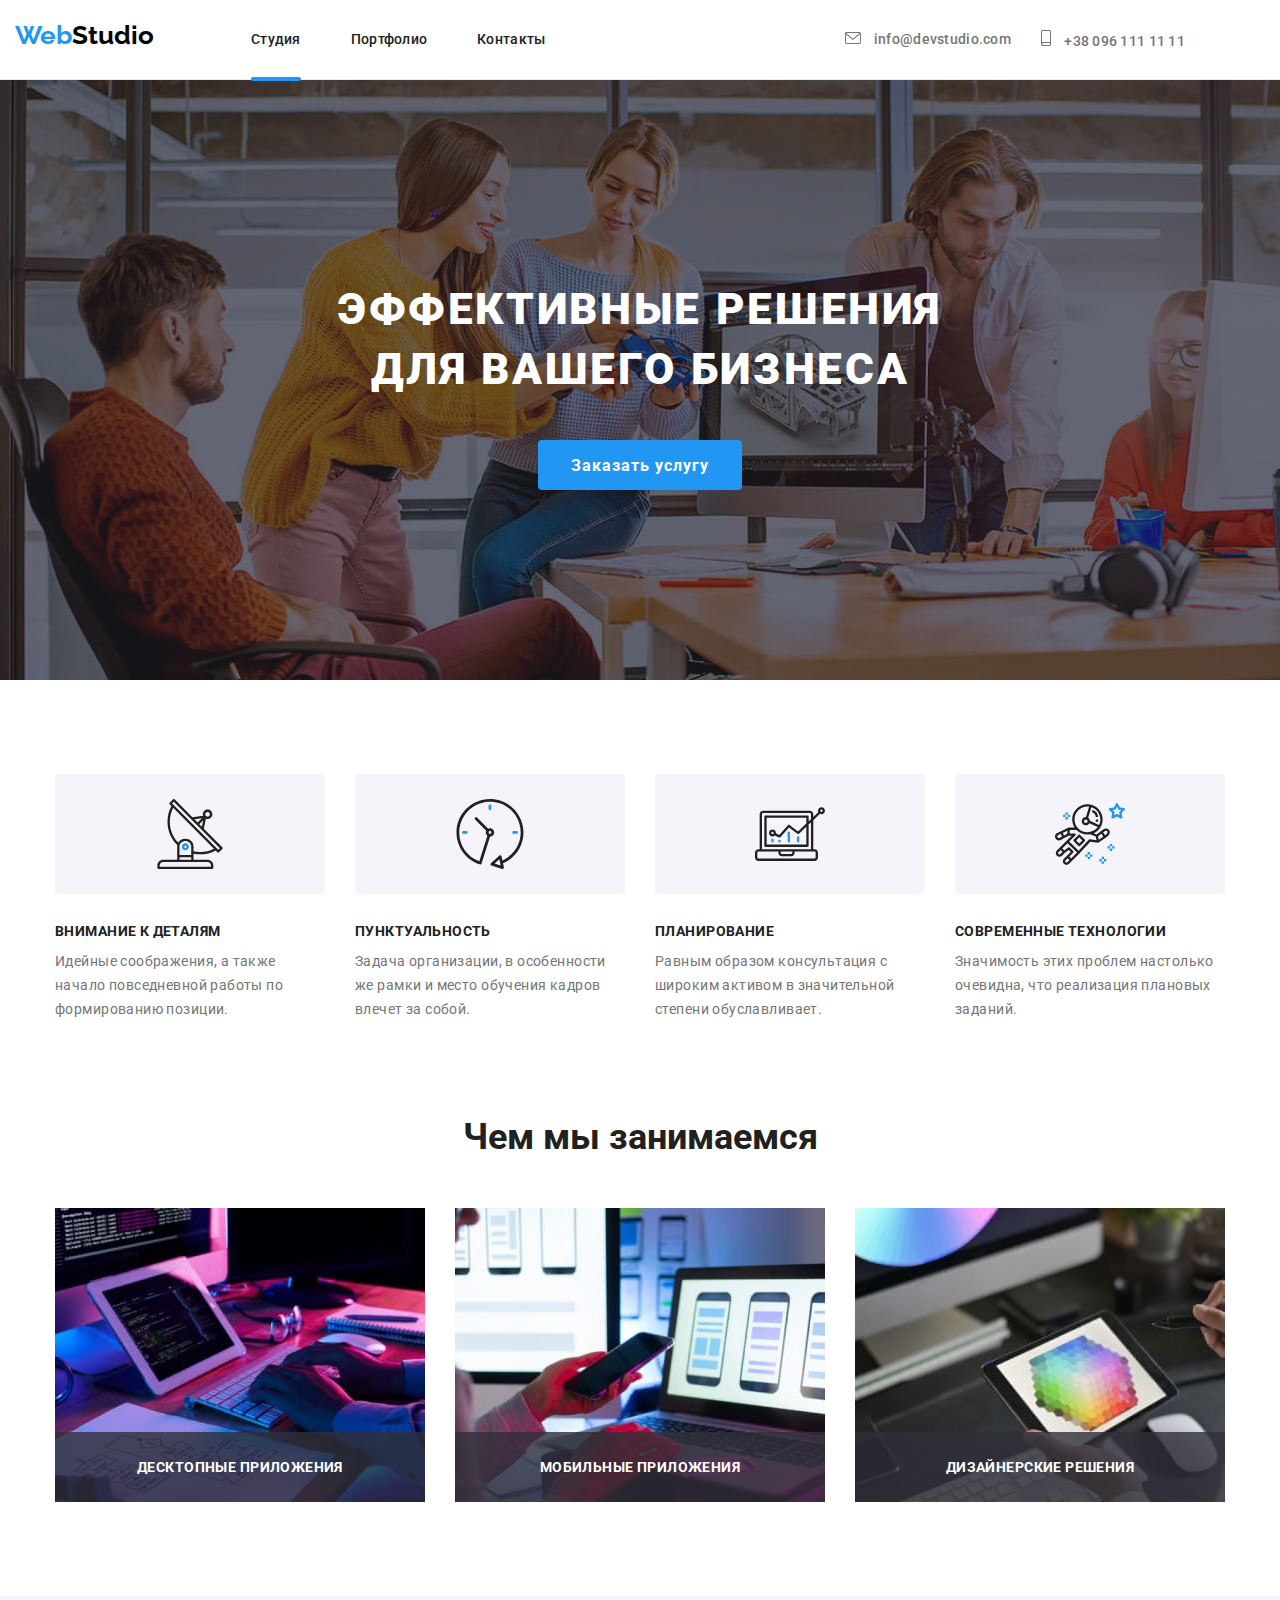
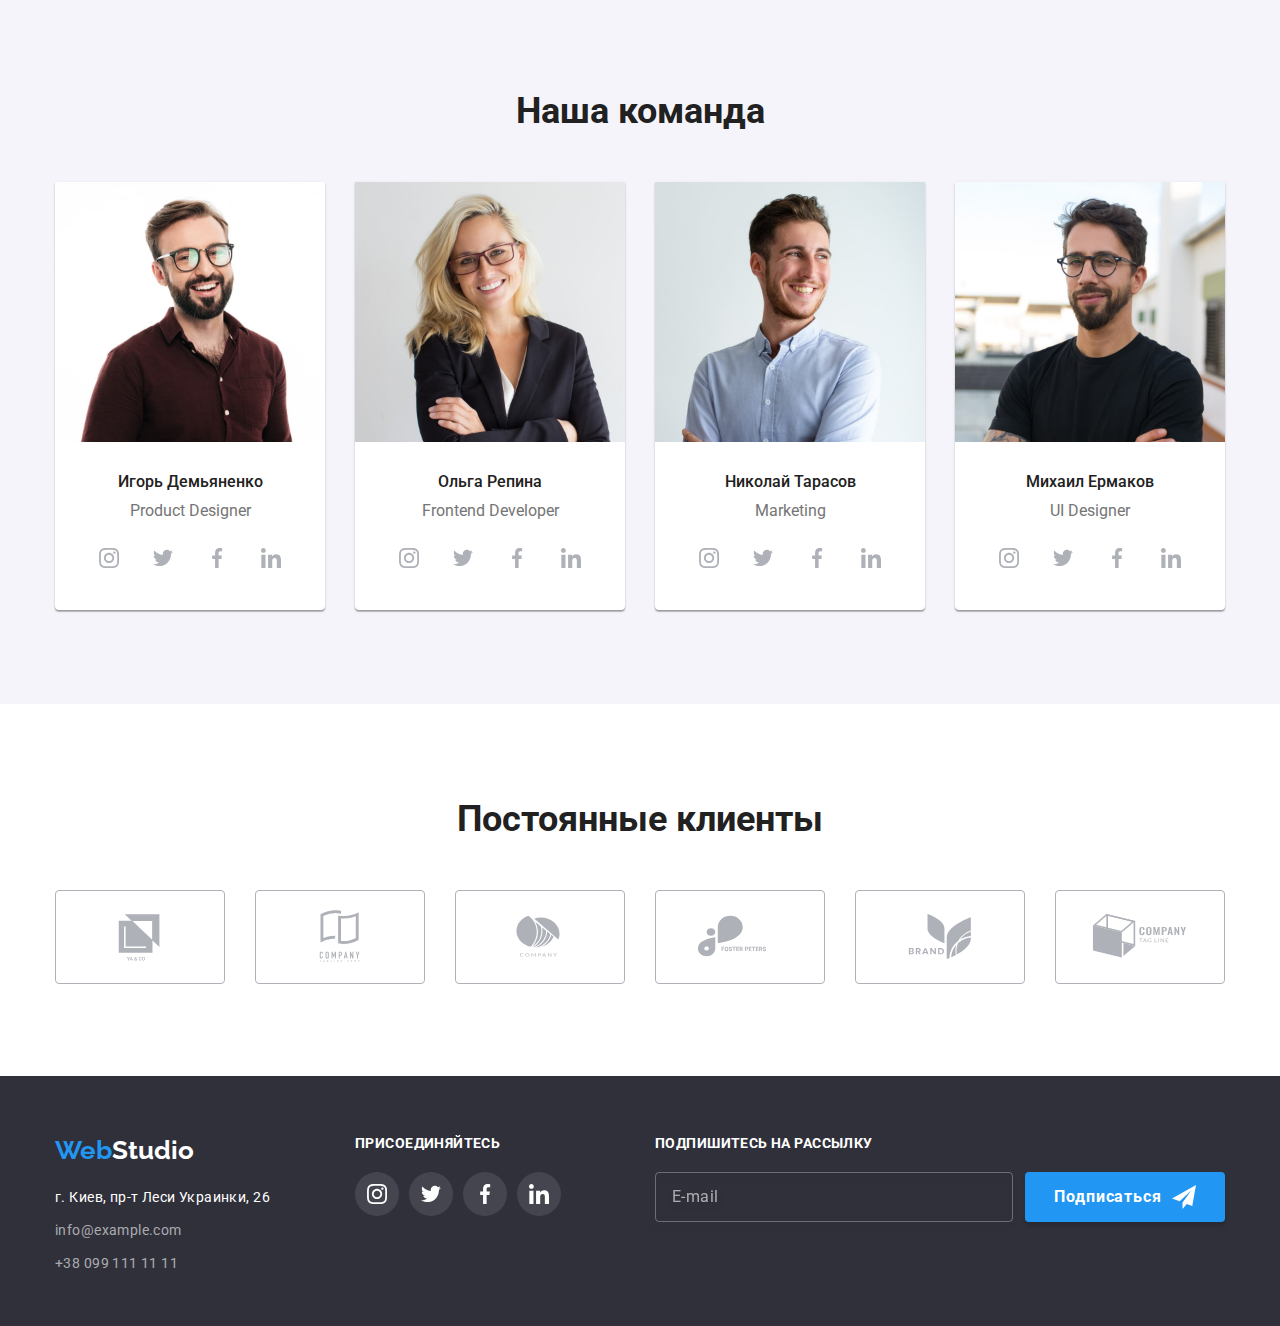
==== index.html @ 2d447eaa "Primary" ====
<!DOCTYPE html>
<html lang="ru">
  <head>
    <meta charset="UTF-8" />
    <meta http-equiv="X-UA-Compatible" content="IE=edge" />
    <meta name="viewport" content="width=device-width, initial-scale=1.0" />
    <title>WebStudio</title>
    <link rel="preconnect" href="https://fonts.gstatic.com" />
    <link
      href="https://fonts.googleapis.com/css2?family=Raleway:wght@700&family=Roboto:wght@400;500;700;900&display=swap"
      rel="stylesheet"
    />
    <link
      rel="stylesheet"
      href="https://cdnjs.cloudflare.com/ajax/libs/modern-normalize/0.2.0/modern-normalize.css"
    />
    <link rel="stylesheet" href="./css/styles.css" />
  </head>
  <body>
    <header class="header">
      <div class="container menu">
        <nav class="site-nav">
          <a href="./index.html" class="logo"
            ><span class="logo--part">Web</span>Studio</a
          >
          <ul class="menu list">
            <li class="menu-item">
              <a class="link link--current" href="./index.html">Студия</a>
            </li>
            <li class="menu-item">
              <a class="link" href="./portfolio.html">Портфолио</a>
            </li>
            <li class="menu-item">
              <a class="link" href="">Контакты</a>
            </li>
          </ul>
        </nav>
        <ul class="list">
          <li class="contact-item">
            <a class="link contact-item__link" href="mailto:info@devstudio.com">
              <svg class="contact-item__icon" width="16px" height="12px">
                <use href="./images/sprite.svg#icon-envelope"></use>
              </svg>
              info@devstudio.com</a
            >
          </li>
          <li class="contact-item">
            <a class="link contact-item__link" href="tel:+380961111111">
              <svg class="contact-item__icon" width="10px" height="16px">
                <use href="./images/sprite.svg#icon-smartphone"></use>
              </svg>
              +38 096 111 11 11</a
            >
          </li>
        </ul>
      </div>
    </header>
    <main>
      <!--Section Hero-->
      <section class="section-hero">
        <div class="container hero-flexbox">
          <h1 class="hero-title">Эффективные решения для вашего бизнеса</h1>
          <button class="hero-button" type="button" data-modal-open>Заказать услугу</button>
        </div>
      </section>
      <!--Section Our advantages-->
      <section class="section advantages">
        <div class="container">
          <h2 class="visually-hidden">Наши преимущества</h2>
          <ul class="list card-set flexbox">
            <li class="item advantages-item">
              <a class="icon-thumb">
                <svg class="advantages-icon" width="70px" height="70px">
                  <use href="./images/sprite.svg#icon-antenna"></use>
                </svg>
              </a>
              <h3 class="advant-title">Внимание к деталям</h3>
              <p class="advant-text">
                Идейные соображения, а также начало повседневной работы по
                формированию позиции.
              </p>
            </li>
            <li class="item advantages-item">
              <a class="icon-thumb">
                <svg class="advantages-icon" width="70px" height="70px">
                  <use href="./images/sprite.svg#icon-clock"></use>
                </svg>
              </a>
              <h3 class="advant-title">Пунктуальность</h3>
              <p class="advant-text">
                Задача организации, в особенности же рамки и место обучения
                кадров влечет за собой.
              </p>
            </li>
            <li class="item advantages-item">
              <a class="icon-thumb">
                <svg class="advantages-icon" width="70px" height="70px">
                  <use href="./images/sprite.svg#icon-diagram"></use>
                </svg>
              </a>
              <h3 class="advant-title">Планирование</h3>
              <p class="advant-text">
                Равным образом консультация с широким активом в значительной
                степени обуславливает.
              </p>
            </li>
            <li class="item advantages-item">
              <a class="icon-thumb">
                <svg class="advantages-icon" width="70px" height="70px">
                  <use href="./images/sprite.svg#icon-astronaut"></use>
                </svg>
              </a>
              <h3 class="advant-title">Современные технологии</h3>
              <p class="advant-text">
                Значимость этих проблем настолько очевидна, что реализация
                плановых заданий.
              </p>
            </li>
          </ul>
        </div>
      </section>
      <!--Section Services-->
      <section class="section services">
        <div class="container">
          <h2 class="services-title">Чем мы занимаемся</h2>
          <div class="flexbox">
            <ul class="list card-set">
              <li class="item services-item">
                <div class="service-thumb">
                  <img
                    class="img"
                    src="./images/typing_code.jpg"
                    alt="Лаптоп с кодом"
                    width="370"
                  />
                  <h3 class="service-text">Десктопные приложения</h3>
                </div>
              </li>
              <li class="item services-item">
                <div class="service-thumb">
                  <img
                    class="img"
                    src="./images/smartphone.jpg"
                    alt="Разработка приложения для смартфонов"
                    width="370"
                  />
                  <h3 class="service-text">Мобильные приложения</h3>
                </div>
              </li>
              <li class="item services-item">
                <div class="service-thumb">
                  <img
                    class="img"
                    src="./images/design.jpg"
                    alt="Лаптоп с цветовым кругом"
                    width="370"
                  />
                  <h3 class="service-text">Дизайнерские решения</h3>
                </div>
              </li>
            </ul>
          </div>
        </div>
      </section>
      <!--Section Our team-->
      <section class="section team">
        <div class="container">
          <h2 class="team-title">Наша команда</h2>
          <div class="flexbox">
            <ul class="list card-set team-list">
              <li class="item team-item">
                <div class="thumb">
                  <img
                    class="img"
                    src="./images/Ihor_Demjanenko.jpg"
                    alt="Ihor Demjanenko Product Designer"
                    width="270"
                  />
                </div>
                <div class="team-text">
                  <h3 class="team-names">Игорь Демьяненко</h3>
                  <p class="team-positions">Product Designer</p>
                  <ul class="list list--centrified">
                    <li class="item social-item">
                      <a
                        href=""
                        class="social-link"
                        target="_blank"
                        rel="noopener noreferrer"
                      >
                        <svg class="icon" width="20px" height="20px">
                          <use href="./images/sprite.svg#icon-instagram"></use>
                        </svg>
                      </a>
                    </li>
                    <li class="item social-item">
                      <a
                        href=""
                        class="social-link"
                        target="_blank"
                        rel="noopener noreferrer"
                      >
                        <svg class="icon" width="20px" height="20px">
                          <use href="./images/sprite.svg#icon-twitter"></use>
                        </svg>
                      </a>
                    </li>
                    <li class="item social-item">
                      <a
                        href=""
                        class="social-link"
                        target="_blank"
                        rel="noopener noreferrer"
                      >
                        <svg class="icon" width="20px" height="20px">
                          <use href="./images/sprite.svg#icon-facebook"></use>
                        </svg>
                      </a>
                    </li>
                    <li class="item social-item">
                      <a
                        href=""
                        class="social-link"
                        target="_blank"
                        rel="noopener noreferrer"
                      >
                        <svg class="icon" width="20px" height="20px">
                          <use href="./images/sprite.svg#icon-linkedin"></use>
                        </svg>
                      </a>
                    </li>
                  </ul>
                </div>
              </li>
              <li class="item team-item">
                <div class="thumb">
                  <img
                    class="img"
                    src="./images/Olga_Repina.jpg"
                    alt="Olga Repina Frontend Developer"
                    width="270"
                  />
                </div>
                <div class="team-text">
                  <h3 class="team-names">Ольга Репина</h3>
                  <p class="team-positions">Frontend Developer</p>
                  <ul class="list list--centrified">
                    <li class="item social-item">
                      <a
                        href=""
                        class="social-link"
                        target="_blank"
                        rel="noopener noreferrer"
                      >
                        <svg class="icon" width="20px" height="20px">
                          <use href="./images/sprite.svg#icon-instagram"></use>
                        </svg>
                      </a>
                    </li>
                    <li class="item social-item">
                      <a
                        href=""
                        class="social-link"
                        target="_blank"
                        rel="noopener noreferrer"
                      >
                        <svg class="icon" width="20px" height="20px">
                          <use href="./images/sprite.svg#icon-twitter"></use>
                        </svg>
                      </a>
                    </li>
                    <li class="item social-item">
                      <a
                        href=""
                        class="social-link"
                        target="_blank"
                        rel="noopener noreferrer"
                      >
                        <svg class="icon" width="20px" height="20px">
                          <use href="./images/sprite.svg#icon-facebook"></use>
                        </svg>
                      </a>
                    </li>
                    <li class="item social-item">
                      <a
                        href=""
                        class="social-link"
                        target="_blank"
                        rel="noopener noreferrer"
                      >
                        <svg class="icon" width="20px" height="20px">
                          <use href="./images/sprite.svg#icon-linkedin"></use>
                        </svg>
                      </a>
                    </li>
                  </ul>
                </div>
              </li>
              <li class="item team-item">
                <div class="thumb">
                  <img
                    class="img"
                    src="./images/Nikolaj_Tarasov.jpg"
                    alt="Nikolaj Tarasov Marketing"
                    width="270"
                  />
                </div>
                <div class="team-text">
                  <h3 class="team-names">Николай Тарасов</h3>
                  <p class="team-positions">Marketing</p>
                  <ul class="list list--centrified">
                    <li class="item social-item">
                      <a
                        href=""
                        class="social-link"
                        target="_blank"
                        rel="noopener noreferrer"
                      >
                        <svg class="icon" width="20px" height="20px">
                          <use href="./images/sprite.svg#icon-instagram"></use>
                        </svg>
                      </a>
                    </li>
                    <li class="item social-item">
                      <a
                        href=""
                        class="social-link"
                        target="_blank"
                        rel="noopener noreferrer"
                      >
                        <svg class="icon" width="20px" height="20px">
                          <use href="./images/sprite.svg#icon-twitter"></use>
                        </svg>
                      </a>
                    </li>
                    <li class="item social-item">
                      <a
                        href=""
                        class="social-link"
                        target="_blank"
                        rel="noopener noreferrer"
                      >
                        <svg class="icon" width="20px" height="20px">
                          <use href="./images/sprite.svg#icon-facebook"></use>
                        </svg>
                      </a>
                    </li>
                    <li class="item social-item">
                      <a
                        href=""
                        class="social-link"
                        target="_blank"
                        rel="noopener noreferrer"
                      >
                        <svg class="icon" width="20px" height="20px">
                          <use href="./images/sprite.svg#icon-linkedin"></use>
                        </svg>
                      </a>
                    </li>
                  </ul>
                </div>
              </li>
              <li class="item team-item">
                <div class="thumb">
                  <img
                    class="img"
                    src="./images/Mikhaik_Yermakov.jpg"
                    alt="Mikhail Yermakov UI Designer"
                    width="270"
                  />
                </div>
                <div class="team-text">
                  <h3 class="team-names">Михаил Ермаков</h3>
                  <p class="team-positions">UI Designer</p>
                  <ul class="list list--centrified">
                    <li class="item social-item">
                      <a
                        href=""
                        class="social-link"
                        target="_blank"
                        rel="noopener noreferrer"
                      >
                        <svg class="icon" width="20px" height="20px">
                          <use href="./images/sprite.svg#icon-instagram"></use>
                        </svg>
                      </a>
                    </li>
                    <li class="item social-item">
                      <a
                        href=""
                        class="social-link"
                        target="_blank"
                        rel="noopener noreferrer"
                      >
                        <svg class="icon" width="20px" height="20px">
                          <use href="./images/sprite.svg#icon-twitter"></use>
                        </svg>
                      </a>
                    </li>
                    <li class="item social-item">
                      <a
                        href=""
                        class="social-link"
                        target="_blank"
                        rel="noopener noreferrer"
                      >
                        <svg class="icon" width="20px" height="20px">
                          <use href="./images/sprite.svg#icon-facebook"></use>
                        </svg>
                      </a>
                    </li>
                    <li class="item social-item">
                      <a
                        href=""
                        class="social-link"
                        target="_blank"
                        rel="noopener noreferrer"
                      >
                        <svg class="icon" width="20px" height="20px">
                          <use href="./images/sprite.svg#icon-linkedin"></use>
                        </svg>
                      </a>
                    </li>
                  </ul>
                </div>
              </li>
            </ul>
          </div>
        </div>
      </section>
      <!--Section Clients-->
      <section class="section clients">
        <div class="container">
          <h2 class="services-title">Постоянные клиенты</h2>
          <ul class="list card-set clients-list">
            <li class="item client-item">
              <a
                href=""
                class="link client-link"
                target="_blank"
                rel="noopener noreferrer"
              >
                <svg class="client-icon" width="106px" height="60px">
                  <use href="./images/sprite.svg#icon-logo-1"></use>
                </svg>
              </a>
            </li>
            <li class="item client-item">
              <a
                href=""
                class="link client-link"
                target="_blank"
                rel="noopener noreferrer"
              >
                <svg class="client-icon" width="106px" height="60px">
                  <use href="./images/sprite.svg#icon-logo-2"></use>
                </svg>
              </a>
            </li>
            <li class="item client-item">
              <a
                href=""
                class="link client-link"
                target="_blank"
                rel="noopener noreferrer"
              >
                <svg class="client-icon" width="106px" height="60px">
                  <use href="./images/sprite.svg#icon-logo-3"></use>
                </svg>
              </a>
            </li>
            <li class="item client-item">
              <a
                href=""
                class="link client-link"
                target="_blank"
                rel="noopener noreferrer"
              >
                <svg class="client-icon" width="106px" height="60px">
                  <use href="./images/sprite.svg#icon-logo-4"></use>
                </svg>
              </a>
            </li>
            <li class="item client-item">
              <a
                href=""
                class="link client-link"
                target="_blank"
                rel="noopener noreferrer"
              >
                <svg class="client-icon" width="106px" height="60px">
                  <use href="./images/sprite.svg#icon-logo-5"></use>
                </svg>
              </a>
            </li>
            <li class="item client-item">
              <a
                href=""
                class="link client-link"
                target="_blank"
                rel="noopener noreferrer"
              >
                <svg class="client-icon" width="106px" height="60px">
                  <use href="./images/sprite.svg#icon-logo-6"></use>
                </svg>
              </a>
            </li>
          </ul>
        </div>
      </section>
    </main>
    <footer class="footer">
      <div class="container flexbox">
        <div class="content-box footer-flexbox">
          <a href="./index.html" class="logo"
            ><span class="logo--part">Web</span>Studio</a
          >
          <address class="contacts">
            <ul class="list footer-flexbox">
              <li class="contact">г. Киев, пр-т Леси Украинки, 26</li>
              <li class="contact">
                <a class="link" href="mailto:info@example.com"
                  >info@example.com</a
                >
              </li>
              <li class="contact">
                <a class="link" href="tel:+380991111111">+38 099 111 11 11</a>
              </li>
            </ul>
          </address>
        </div>
        <div class="content-box footer-flexbox">
          <h3 class="footer-social-title">Присоединяйтесь</h3>
          <ul class="list footer-social-list">
            <li class="footer-social-item">
              <a
                href=""
                class="link social-link footer--social-link"
                target="_blank"
                rel="noopener noreferrer"
              >
                <svg class="icon footer-icon" width="20px" height="20px">
                  <use href="./images/sprite.svg#icon-instagram"></use>
                </svg>
              </a>
            </li>
            <li class="footer-social-item">
              <a
                href=""
                class="link social-link footer--social-link"
                target="_blank"
                rel="noopener noreferrer"
              >
                <svg class="icon footer-icon" width="20px" height="20px">
                  <use href="./images/sprite.svg#icon-twitter"></use>
                </svg>
              </a>
            </li>
            <li class="footer-social-item">
              <a
                href=""
                class="link social-link footer--social-link"
                target="_blank"
                rel="noopener noreferrer"
              >
                <svg class="icon footer-icon" width="20px" height="20px">
                  <use href="./images/sprite.svg#icon-facebook"></use>
                </svg>
              </a>
            </li>
            <li class="footer-social-item">
              <a
                href=""
                class="link social-link footer--social-link"
                target="_blank"
                rel="noopener noreferrer"
              >
                <svg class="icon footer-icon" width="20px" height="20px">
                  <use href="./images/sprite.svg#icon-linkedin"></use>
                </svg>
              </a>
            </li>
          </ul>
        </div>
          <form class="footer-form">
            <p class="footer-social-title">Подпишитесь на рассылку</p>
            <div class="footer-flex">
              <input class="footer-input" id="footer-mail" type="email" name="email" placeholder="E-mail">
                <button class="footer-button" type="submit">
                  Подписаться
                  <svg class="icon footer-icon icon-send" width="24px" height="24px">
                    <use href="./images/sprite.svg#icon-send"></use>
                  </svg> 
                </button>
            </div>
          </form>
      </div>
    </footer>
    <div class="backdrop is-hidden" data-modal>
      <div class="modal">
        <button class="close-button" type="button" data-modal-close>
          <svg class="close-button-icon" width="18px" height="18px">
            <use href="./images/sprite.svg#icon-close"></use>
          </svg>
        </button>
        <form class="form">
          <p class="legend">Оставьте свои данные, мы вам перезвоним</p>
            <label class="form-field">
              <span class="form-label">Имя</span>
              <input class="form-input" type="text" name="username" autofocus/>
              <svg class="form-icon" width="18px" height="18px">
                <use href="./images/sprite.svg#icon-person"></use>
              </svg> 
            </label>            
            <label class="form-field" for="tel">
              <span class="form-label">Телефон</span>
              <input class="form-input" type="tel" name="tel" id="tel">
              <svg class="form-icon" width="18px" height="18px">
                <use href="./images/sprite.svg#icon-phone-tube"></use>
              </svg>
            </label>          
            <label  class="form-field">
              <span class="form-label">Почта</span>
              <input class="form-input" type="email" name="email" id="email" />
              <svg class="form-icon" width="18px" height="18px">
                <use href="./images/sprite.svg#icon-email"></use>
              </svg>
            </label>
            <label class="form-field">
              <span class="form-label">Комментарий</span>
              <textarea class="form-input comment-input" type="text" name="feedback" placeholder="Введите текст"></textarea>
            </label>
            <label class="checkbox-area">
              <input class="checkbox" type="checkbox" name="checkbox" value="agree">
              <!-- <svg class="checkbox-icon" width="16px" height="15px">
                <use href="./images/sprite.svg#icon-check"></use>
              </svg> -->
              <span class="checkbox-icon"></span>
              <span class="checkbox-text">Соглашаюсь с рассылкой и принимаю<a href="" class="link checkbox-link">Условия договора</a></span>
            </label>
          <div class="sub-button-cent">
            <button class="submit-button" type="submit">Отправить</button>
          </div>
        </form>
      </div>
    </div>
    <script src="./js/modal.js"></script>
  </body>
</html>
---- css/styles.css ----
:root {
  --main-font: "Roboto", sans-serif;
  --logo-font: "Raleway", sans-serif;
  --primary-text-color: #757575;
  --tittle-text-color: #212121;
  --footer-grey-text: rgba(255, 255, 255, 0.6);
  --accent-color: #2196f3;
  --bb-focus: #188CE8;
  --white-text-color: #ffffff;
  --logo-text-color: #000000;
  --primary-bg-color: #ffffff;
  --secondary-bg-color: #f5f4fa;
  --accent-bg-color: #2f303a;
  --border-color: #eeeeee;
  --icon-color: #afb1b8;
  --card-shadow: 0px 1px 3px rgba(0, 0, 0, 0.12),
    0px 1 px 1px rgba(0, 0, 0, 0.14), 0px 2px 1px rgba(0, 0, 0, 0.2);
  --project-card-shadow: 0px 1px 1px rgba(0, 0, 0, 0.12), 0px 4px 4px rgba(0, 0, 0, 0.06), 1px 4px 6px rgba(0, 0, 0, 0.16);
  --filter-btn-gap: 8px;
  --btn-radius: 4px;
  --transition-param: 250ms cubic-bezier(0.4, 0, 0.2, 1);
  --modal-tr-param: 250ms cubic-bezier(.17,.67,.96,.48);
}
html {
  box-sizing: border-box;
}
*,
*::before,
*::after {
  box-sizing: inherit;
}
body {
  background-color: var(--primary-bg-color);
  color: var(--primary-text-color);
  font-family: var(--main-font);
  font-style: normal;
}
h1,
h2,
h3,
h4,
h5,
h6,
p {
  margin: 0;
}
.container {
  width: 1200px;
  padding-left: 15px;
  padding-right: 15px;
  margin-left: auto;
  margin-right: auto;
}

.logo {
  margin-right: 93px;
  font-family: var(--logo-font);
  font-weight: 700;
  font-size: 26px;
  line-height: 1.15;
  color: var(--logo-text-color);
  text-decoration-line: none;
}
.logo--part {
  color: var(--accent-color);
}
footer .logo {
  color: var(--white-text-color);
}
.site-nav .link--current {
  position: relative;
  color: var(--accent-color);
}
.link--current::after {
  position: absolute;
  bottom: -1px;
  left: 0;
  content: "";
  display: block;
  width: 100%;
  background: var(--accent-color);
  height: 4px;
  border-radius: 2px;
}
.link {
  text-decoration: none;
  color: var(--accent-color);
}
.site-nav .link {
  display: block;
  padding-top: 32px;
  padding-bottom: 32px;
  font-weight: 500;
  font-size: 14px;
  line-height: 1.14;
  letter-spacing: 0.02em;
  color: var(--tittle-text-color);
  cursor: pointer;
  transition: color var(--transition-param);
}
.contact-item__link {
  font-weight: 500;
  font-size: 14px;
  line-height: 1.14;
  letter-spacing: 0.02em;
  color: var(--primary-text-color);
  transition: color var(--transition-param);
}
.link:hover,
.link:focus {
  color: var(--accent-color);
}
.visually-hidden {
  position: absolute !important;
  clip: rect(1px 1px 1px 1px);
  clip: rect(1px, 1px, 1px, 1px);
  padding: 0 !important;
  border: 0 !important;
  height: 1px !important;
  width: 1px !important;
  overflow: hidden;
}
.title {
  color: var(--tittle-text-color);
}
.list {
  display: flex;
  list-style: none;
  margin: 0px;
  padding-left: 0px;
}
.img {
  display: block;
  max-width: 100%;
  height: auto;
}
.icon {
  fill: var(--icon-color);
  transition: fill var(--transition-param);
}
.menu {
  display: inline-flex;
}
.menu-item:not(:last-child),
.conection:not(:last-child) {
  margin-right: 50px;
}
.header__list {
  display: flex;
  align-content: baseline;
}
.site-nav {
  margin-right: auto;
  align-items: center;
}
.contact-item {
  display: flex;
  align-items: center;
}
.contact-item:not(:last-child) {
  margin-right: 30px;
}
.contact-item__icon {
  margin-right: 10px;
  fill: currentColor;
}
.header {
  height: 80px;
  border-bottom: 1px solid #ececec;
}
.section-hero {
  background-color: var(--accent-bg-color);
  background-image: linear-gradient(
      to top,
      rgba(47, 48, 58, 0.4),
      rgba(47, 48, 58, 0.4)
    ),
    url("../images/background.jpg");
  height: 600px;
  max-width: 1600px;
  margin: 0 auto;
  padding-top: 200px;
  padding-bottom: 200px;
}
.hero-flexbox {
  display: flex;
  flex-direction: column;
  text-align: center;
}
.hero-title {
  max-width: 696px;
  margin: 0 auto 40px auto;
  font-weight: 900;
  font-size: 44px;
  line-height: 1.36;
  letter-spacing: 0.06em;
  color: var(--white-text-color);
  text-transform: uppercase;
}
.hero-button {
  display: inline-block;
  padding: 10px 32px;
  border: 1px solid transparent;
  border-radius: var(--btn-radius);
  margin-right: auto;
  margin-left: auto;
  min-height: 50px;
  min-width: 200px;
  max-height: 50px;
  font-weight: 700;
  font-size: 16px;
  line-height: 1.87;
  letter-spacing: 0.06em;
  color: var(--white-text-color);
  background-color: var(--accent-color);
  cursor: pointer;
  transition: var(--transition-param);
}
.hero-button:focus,
.hero-button:hover {
  background-color: var(--bb-focus);
}
.section {
  padding-top: 94px;
  padding-bottom: 94px;
}
.item {
  margin-top: 30px;
  margin-left: 30px;
}
.backdrop {
  position: fixed;
  top: 0;
  left: 0;
  width: 100%;
  height: 100%;
  transform: scale(1, 1);
  background-color: rgba(0, 0, 0, 0.2);
  transition: background-color var(--modal-tr-param), transform var(--modal-tr-param), 
  border-radius var(--modal-tr-param), visibility var(--modal-tr-param), opacity var(--modal-tr-param);
}
.backdrop.is-hidden {
  visibility: hidden;
  opacity: 0;
  transform: scale(0, 0);
  border-radius: 50%;
  pointer-events: none;
}
.modal {
  position: absolute;
  top: 50%;
  left: 50%;
  transform: translate(-50%, -50%);
  width: 100%;
  max-width: 530px;
  max-height: 100vh;
  overflow-y: auto;
  padding: 40px;
  background-color: var(--primary-bg-color);
  box-shadow: 0px 1px 3px rgba(0, 0, 0, 0.12), 0px 1px 1px rgba(0, 0, 0, 0.14), 0px 2px 1px rgba(0, 0, 0, 0.2);
  border-radius: 4px;
}
.section.advantages {
  padding-bottom: 0px;
}
.flexbox {
  display: flex;
  justify-content: space-between;
  flex-wrap: wrap;
}
.advantages-item {
  flex-basis: calc((100% - 4 * 30px) / 4);
}
.icon-thumb {
  display: flex;
  justify-content: center;
  align-items: center;
  padding: 25px 100px;
  margin-bottom: 30px;
  background: var(--secondary-bg-color);
  border-radius: 4px;
}
.advantages-icon {
  fill: var(--tittle-text-color);
}
.advant-title {
  margin-bottom: 10px;
  font-weight: 700;
  font-size: 14px;
  line-height: 1.14;
  letter-spacing: 0.03em;
  color: var(--tittle-text-color);
  text-transform: uppercase;
}
.advant-text {
  font-weight: 400;
  font-size: 14px;
  line-height: 1.71;
  letter-spacing: 0.03em;
}
.services-item {
  flex-basis: calc((100% - 3 * 30px) / 3);
}
.service-thumb {
  position: relative;
}
.service-text {
  position: absolute;
  display: flex;
  bottom: 0;
  left: 0;
  width: 100%;
  height: 70px;
  font-weight: 700;
  font-size: 14px;
  line-height: 16px;
  justify-content: center;
  align-items: center;
  letter-spacing: 0.03em;
  text-transform: uppercase;
  color: var(--white-text-color);
  background-color: rgba(47, 48, 58, 0.8);;
}
.team-item,
.content-box {
  flex-basis: calc((100% - 4 * 30px) / 4);
}
.team {
  background-color: var(--secondary-bg-color);
}
.team-item {
  background-color: var(--white-text-color);
  box-shadow: 0px 1px 3px rgba(0, 0, 0, 0.12), 0px 1px 1px rgba(0, 0, 0, 0.14),
    0px 2px 1px rgba(0, 0, 0, 0.2);
  border-radius: 0px 0px 4px 4px;
}
.team-text {
  padding-top: 30px;
  padding-bottom: 30px;
  text-align: center;
}
.services-title,
.team-title {
  margin-bottom: 50px;

  font-weight: 700;
  font-size: 36px;
  line-height: 1.17;
  text-align: center;
  color: var(--tittle-text-color);
}
.thumb {
  width: 270px;
  height: 260px;
}
.team-names {
  margin-bottom: 10px;
  font-weight: 500;
  font-size: 16px;
  line-height: 1.19;
  color: var(--tittle-text-color);
}
.team-positions {
  margin-bottom: 16px;
  font-weight: 400;
  font-size: 16px;
  line-height: 1.19;
}
.list--centrified {
  display: flex;
  justify-content: center;
}
.social-link {
  display: flex;
  width: 44px;
  height: 44px;
  padding: 12px;
  border-radius: 50%;
  transition: background-color var(--transition-param);
}
.social-link:hover,
.social-link:focus {
  background-color: var(--accent-color);
}
.social-link:hover .icon,
.social-link:focus .icon {
  fill: var(--white-text-color);
}
.client-link {
  border: 1px solid var(--icon-color);
  border-radius: 4px;
  transition: border var(--transition-param);
}
.client-icon {
  fill: var(--icon-color);
  transition: fill var(--transition-param);
}
.client-link:hover,
.client-link:focus {
  border: 1px solid var(--accent-color);
}
.client-link:hover .client-icon,
.client-link:focus .client-icon {
  fill: currentColor;
}
.social-item {
  margin-top: 0px;
  margin-left: 0px;
}
.social-item:not(:last-child) {
  margin-right: 10px;
}
.clients-list .link {
  display: inline-flex;
  padding: 16px 31px;
  max-width: 100%;
}
.client-item {
  flex-basis: calc((100% - 6 * 30px) / 6);
  width: 170px;
  height: 92px;
}
.footer .social-link:focus,
.footer .social-link:hover {
  background-color: var(--accent-color);
}
.filter-buttons {
  padding-bottom: 50px;
  justify-content: center;
}
.filter-buttons .button {
  display: inline-block;
  padding: 6px 22px;
  border: 1px solid transparent;
  border-radius: var(--btn-radius);
  min-height: 38px;
  min-width: 73px;
  text-align: center;
  font-weight: 500;
  font-size: 16px;
  line-height: 1.62;
  letter-spacing: 0.03em;
  color: var(--tittle-text-color);
  background-color: var(--secondary-bg-color);
  margin-right: 8px;
  transition: color var(--transition-param), background-color var(--transition-param), box-shadow var(--transition-param);
}
.button:hover,
.button:focus {
  background-color: var(--accent-color);
  color: var(--white-text-color);
  box-shadow: 0px 3px 1px rgba(0, 0, 0, 0.1), 0px 1px 2px rgba(0, 0, 0, 0.08),
    0px 2px 2px rgba(0, 0, 0, 0.12);
}
.card-set {
  display: flex;
  flex-wrap: wrap;
  margin-left: -30px;
  margin-top: -30px;
}
.card-text {
  padding: 20px 24px;
  border-right: 1px solid var(--border-color);
  border-bottom: 1px solid var(--border-color);
  border-left: 1px solid var(--border-color);
  flex-grow: 1;
}
.portfolio-item {
  flex-basis: calc((100% - 3 * 30px) / 3);
}
.portfolio-title {
  font-weight: 700;
  font-size: 18px;
  line-height: 2;
  letter-spacing: 0.06em;
  color: var(--tittle-text-color);
}
.portfolio-text {
  margin-top: 4px;
  font-weight: 400;
  font-size: 16px;
  line-height: 1.87;
  letter-spacing: 0.03em;
  display: flex;
  justify-content: start;
}
.project-thumb {
  position: relative;
  display: flex;
  overflow: hidden;
}
.project-thumb::before {
  display: inline-block;
  position: absolute;
  content: "";
  width: 100%;
  height: 100%;
  background-color: rgba(33, 150, 243, 0.9);
  transition: transform var(--transition-param);
  transform: translateY(100%);
}
.project-description {
  display: block;
  position: absolute;
  left: 24px;
  top: 63px;
  max-width: 325px;
  max-height: 100%;
  font-weight: 400;
  font-size: 18px;
  line-height: 1.56;
  letter-spacing: 0.03em;
  color: var(--white-text-color);
  transition: transform var(--transition-param);
  transform: translateY(300px);
}
.portfolio-link {
  display: block;
  transition: box-shadow var(--transition-param);
}
.portfolio-link:hover .project-description,
.portfolio-link:focus .project-description,
.portfolio-link:hover .project-thumb::before,
.portfolio-link:focus .project-thumb::before {
  transform: translateY(0px);
}
.portfolio-link:hover,
.portfolio-link:focus {
  box-shadow: var(--project-card-shadow);
}
.footer-flexbox {
  display: flex;
  flex-direction: column;
}
.footer {
  padding-top: 60px;
  padding-bottom: 60px;
  height: 250px;
  background-color: var(--accent-bg-color);
}
.footer .link {
  color: var(--footer-grey-text);
  transition: color var(--transition-param);
}
.footer .link:hover,
.footer .link:focus {
  color: var(--accent-color);
}
.footer .logo {
  margin-bottom: 20px;
}
.contact {
  margin-bottom: 9px;
  font-style: normal;
  font-weight: 400;
  font-size: 14px;
  line-height: 1.71;
  letter-spacing: 0.03em;
  color: var(--white-text-color);
  text-decoration-line: none;
}
.footer-social-title {
  font-weight: 700;
  font-size: 14px;
  line-height: 1.14;
  letter-spacing: 0.03em;
  text-transform: uppercase;
  color: var(--white-text-color);
  margin-bottom: 20px;
}
.footer-social-item:not(:last-child) {
  margin-right: 10px;
}
.footer--social-link {
  background-color: rgba(255, 255, 255, 0.1);
  transition: background-color var(--transition-param);
}
.footer-icon {
  fill: var(--white-text-color);
}
.footer-form {
  flex-basis: calc((100% - 2 * 30px) / 2);
}
.footer-button {
  background-color: var(--accent-color);
  font-weight: 700;
  font-size: 16px;
  line-height: 1.87;
  display: inline-flex;
  justify-content: center;
  align-items: center;
  border: none;
  border-radius: var(--btn-radius);
  min-height: 50px;
  min-width: 200px;
  max-height: 50px;
  letter-spacing: 0.06em;
  color: var(--white-text-color);
  background: var(--accent-color);
  box-shadow: 0px 4px 4px rgb(0 0 0 / 15%);
  cursor: pointer;
  transition: background-color var(--transition-param);
}
.icon-send {
  margin-left: 10px;
}
.footer-flex {
  display: flex;
  flex-direction: row;
}
.footer-input {
  background-color: transparent;
  border: 1px solid rgba(255, 255, 255, 0.3);
  box-sizing: border-box;
  filter: drop-shadow(0px 4px 4px rgba(0, 0, 0, 0.15));
  border-radius: var(--btn-radius);
  margin-right: 12px;
  min-width: 358px;
  padding: 15px 16px;
  font-weight: 400;
}
.footer-input::placeholder {
  font-weight: 400;
  font-size: 16px;
  line-height: 1.25;
  letter-spacing: 0.03em;
  color: var(--footer-grey-text);
}
.footer-input:focus,
.footer-input:hover {
  color: var(--footer-grey-text);
  background-color: transparent;
}
.footer-button:focus,
.footer-button:hover {
  background-color: var(--bb-focus);
}
.close-button {
  display: flex;
  position: absolute;
  top: 8px;
  right: 8px;
  width: 30px;
  height: 30px;
  justify-content: center;
  align-items: center;
  border: 1px solid rgba(0, 0, 0, 0.1);
  border-radius: 50%;
  background-color: var(--primary-bg-color);
  cursor: pointer;
}
.close-button-icon {
  fill: var(--logo-text-color);
  transform: rotate(360deg);
  transition: transform var(--transition-param), fill var(--transition-param);
}
.close-button:hover .close-button-icon,
.close-button:focus .close-button-icon {
  transform: rotate(0deg);
  fill: var(--accent-color);
}
.form-input {
  display: flex;
  min-width: 100%;
  min-height: 40px;
  padding: 8px 8px 8px 42px;
  margin-top: 4px;
  border: 1px solid rgba(33, 33, 33, 0.2);
  border-radius: var(--btn-radius);
  font-family: inherit;
  transition: border-color var(--transition-param), outline-color var(--transition-param);
}
.form-field {
  margin-bottom: 10px;
}
.form-input:focus,
.form-input:hover {
  border-color: var(--accent-color);
  outline-color: var(--accent-color);
}
.form-input:focus + .form-icon,
.form-input:hover + .form-icon {
  fill: var(--accent-color);
}
.submit-button {
  background-color: var(--accent-color);
  font-weight: 700;
  font-size: 16px;
  line-height: 1.87;
  display: inline-flex;
  justify-content:center;
  align-items:center;
  border: none;
  border-radius: var(--btn-radius);
  min-height: 50px;
  min-width: 200px;
  max-height: 50px;
  letter-spacing: 0.06em; 
  color: var(--white-text-color);
  background: var(--accent-color);
  box-shadow: 0px 4px 4px rgba(0, 0, 0, 0.15);
  cursor: pointer;
  transition: background-color var(--transition-param);
}
.submit-button:focus,
.submit-button:hover {
  background-color: var(--bb-focus);
}
.legend {
font-weight: 700;
font-size: 20px;
line-height: 1.15;
text-align: center;
margin-bottom: 12px;
letter-spacing: 0.03em;
color: var(--tittle-text-color);
}
.comment-input {
  min-height: 120px;
  padding: 12px 16px;
  resize: none;
}
.checkbox-area {
  position: relative;
  display: flex;
  flex-direction: row;
  align-items: center;
  padding-left: 42px;
  margin-top: 20px;
  margin-bottom: 30px;
}
.checkbox {
  /* appearance: none; */
  position: absolute;
  width: 1px;
  height: 1px;
  margin: -1px;
  border: 0;
  padding: 0;
  clip: rect(0 0 0 0);
  overflow: hidden;
}
.checkbox-icon {
  position: absolute;
  top: 50%;
  left: 13px;
  transform: translateY(-50%);
  display: inline-block;
  fill: transparent;
  width: 16px;
  height: 15px;
  border: 2px solid var(--tittle-text-color);
  border-radius: 2px;
  transition: fill var(--transition-param), background-color var(--transition-param), border-color var(--transition-param);
}
.checkbox:checked + .checkbox-icon {
  background-color: var(--accent-color);
  border: 2px solid var(--accent-color);
  background-image: url("../images/icon-check.svg");
  background-size: contain;
  background-origin: border-box;
  fill: var(--white-text-color);
}
.checkbox-text {
  font-size: 14px;
  line-height: 1.71;
  letter-spacing: 0.03em; 
  color: var(--primary-text-color);
}
.checkbox-link {
  margin-left: 6px;
  text-decoration: underline;
}
.sub-button-cent {
  display:flex;
  justify-content:center;
}
.form-label {
  font-size: 12px;
  line-height: 1.17;  
  letter-spacing: 0.01em;
  color: var(--primary-text-color);
}
.comment-input::placeholder {
  font-weight: 400;
  font-size: 12px;
  line-height: 14px;
  letter-spacing: 0.01em;
  color: rgba(117, 117, 117, 0.5);
}
.form-field {
  display: block;
  align-items: center;
  position: relative;
}
.form-icon {
  position: absolute;
  bottom: 11px;
  left: 11px;
  fill: var(--tittle-text-color);
  transition: fill var(--transition-param);
}
.form-input:focus-within {
  border-color: var(--accent-color);
}
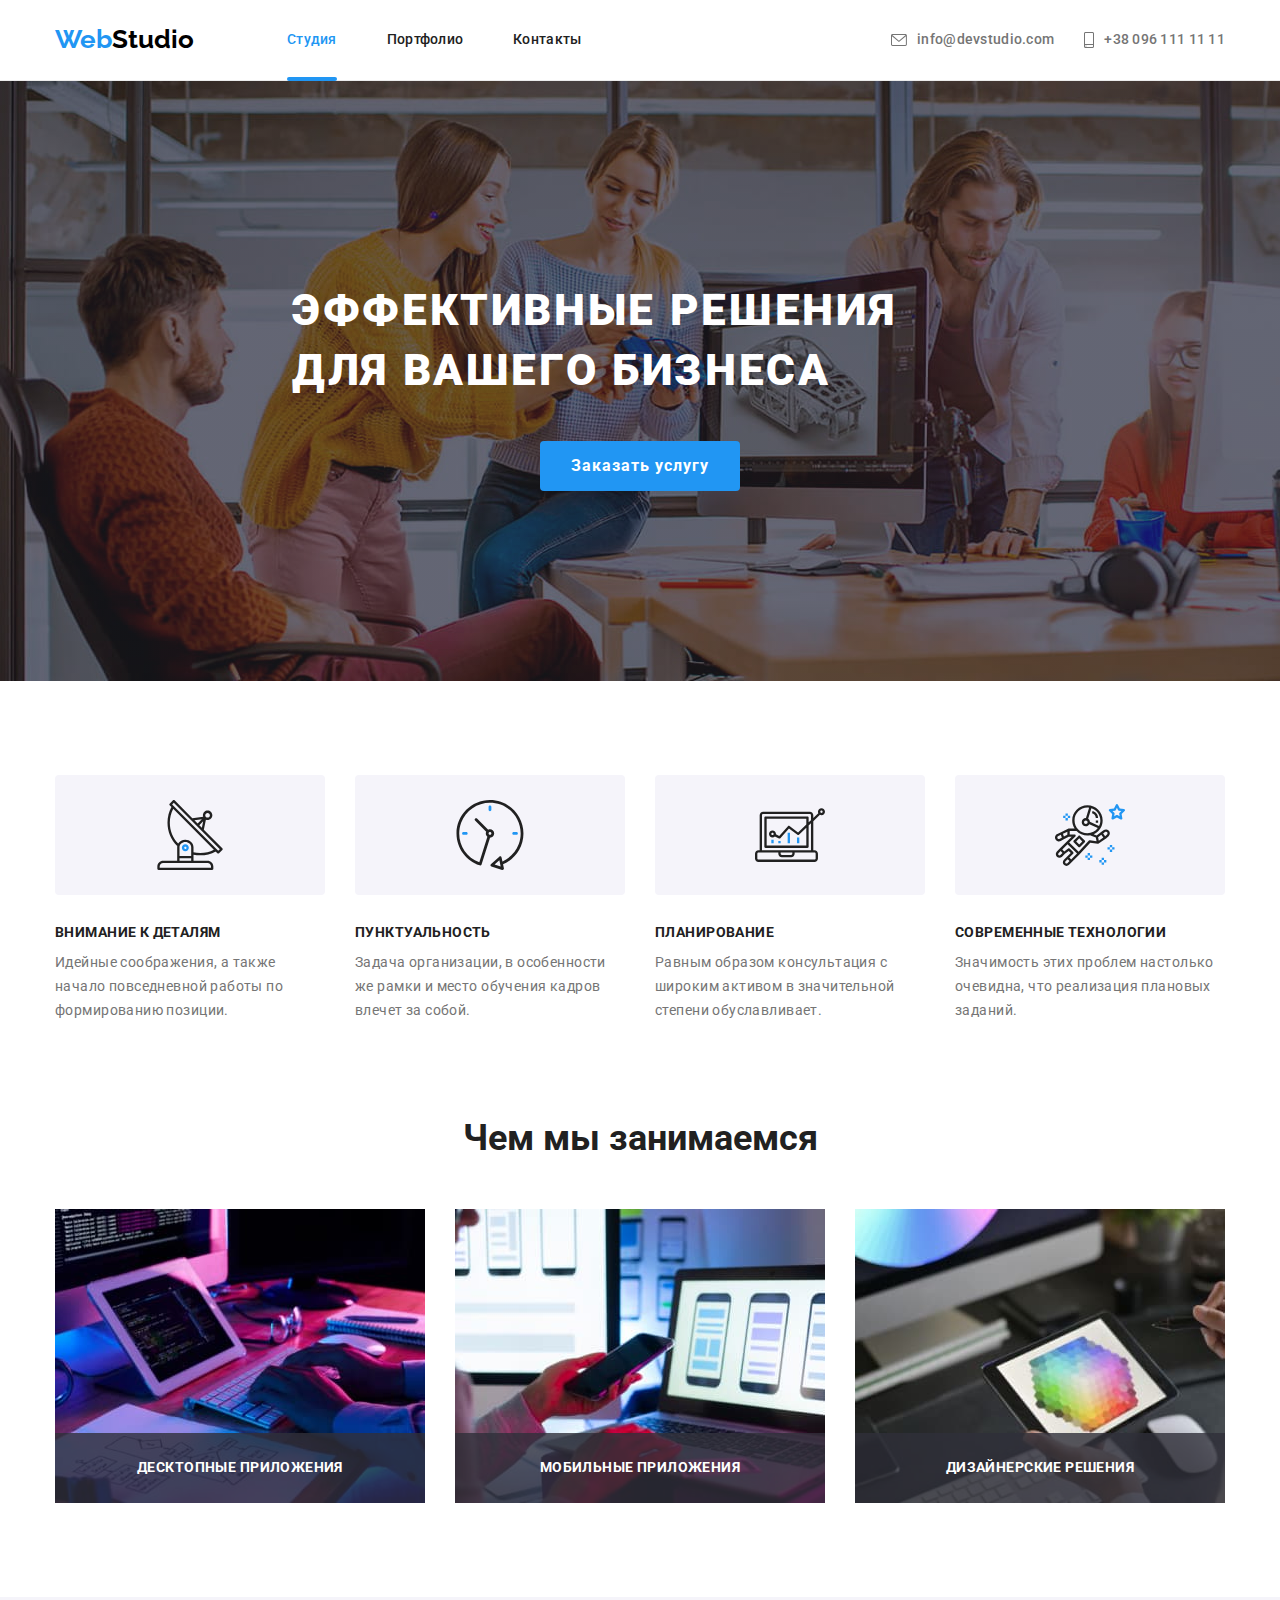
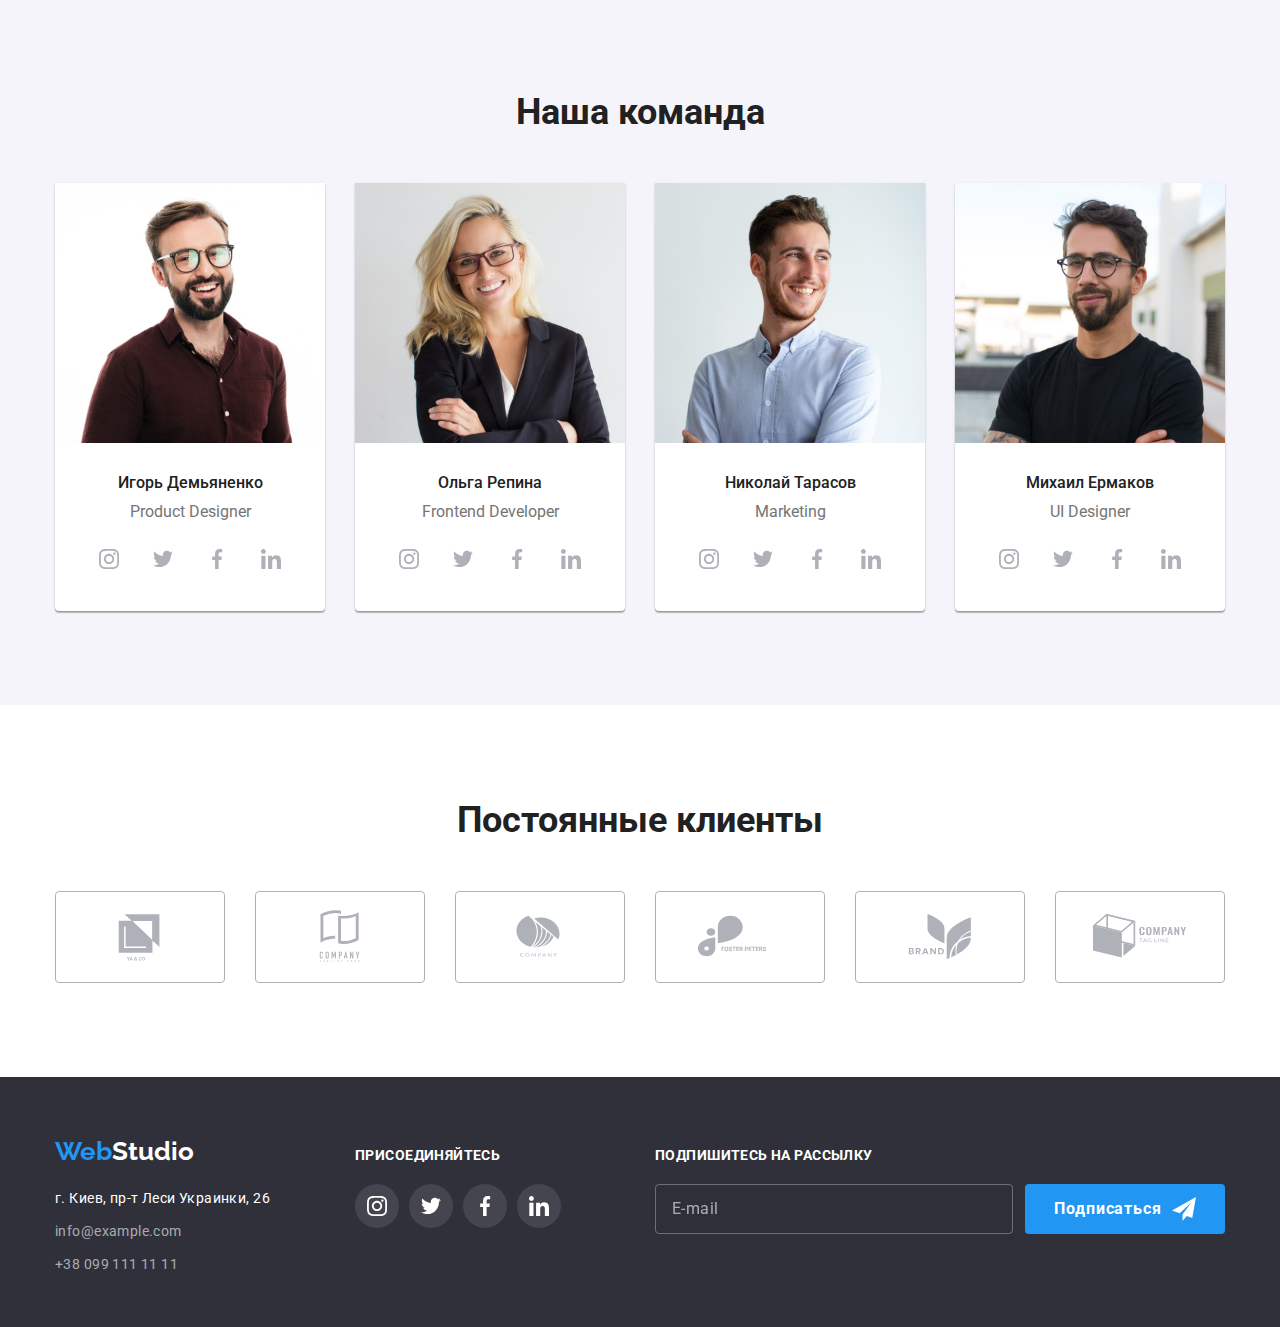
==== commit 58534087: "SCSS compilation" ====
--- a/index.html
+++ b/index.html
@@ -14,39 +14,44 @@
       rel="stylesheet"
       href="https://cdnjs.cloudflare.com/ajax/libs/modern-normalize/0.2.0/modern-normalize.css"
     />
-    <link rel="stylesheet" href="./css/styles.css" />
+    <link rel="stylesheet" href="./styles.css" />
+    <link rel="stylesheet" href="./css/main.css" />
   </head>
   <body>
     <header class="header">
-      <div class="container menu">
+      <div class="container header__container">
         <nav class="site-nav">
-          <a href="./index.html" class="logo"
-            ><span class="logo--part">Web</span>Studio</a
+          <a href="./index.html" class="logo header__logo">
+            Web<span class="header__logo--color">Studio</span></a
           >
-          <ul class="menu list">
-            <li class="menu-item">
-              <a class="link link--current" href="./index.html">Студия</a>
-            </li>
-            <li class="menu-item">
-              <a class="link" href="./portfolio.html">Портфолио</a>
-            </li>
-            <li class="menu-item">
-              <a class="link" href="">Контакты</a>
+          <ul class="site-nav__list">
+            <li class="site-nav__item">
+              <a
+                class="site-nav__link site-nav__link--current"
+                href="./index.html"
+                >Студия</a
+              >
+            </li>
+            <li class="site-nav__item">
+              <a class="site-nav__link" href="./portfolio.html">Портфолио</a>
+            </li>
+            <li class="site-nav__item">
+              <a class="site-nav__link" href="">Контакты</a>
             </li>
           </ul>
         </nav>
-        <ul class="list">
-          <li class="contact-item">
-            <a class="link contact-item__link" href="mailto:info@devstudio.com">
-              <svg class="contact-item__icon" width="16px" height="12px">
+        <ul class="header-contacts__list">
+          <li class="header-contacts__item">
+            <a class="header-contacts__link" href="mailto:info@devstudio.com">
+              <svg class="header-contacts__icon" width="16px" height="12px">
                 <use href="./images/sprite.svg#icon-envelope"></use>
               </svg>
               info@devstudio.com</a
             >
           </li>
-          <li class="contact-item">
-            <a class="link contact-item__link" href="tel:+380961111111">
-              <svg class="contact-item__icon" width="10px" height="16px">
+          <li class="header-contacts__item">
+            <a class="header-contacts__link" href="tel:+380961111111">
+              <svg class="header-contacts__icon" width="10px" height="16px">
                 <use href="./images/sprite.svg#icon-smartphone"></use>
               </svg>
               +38 096 111 11 11</a
@@ -57,61 +62,61 @@
     </header>
     <main>
       <!--Section Hero-->
-      <section class="section-hero">
-        <div class="container hero-flexbox">
-          <h1 class="hero-title">Эффективные решения для вашего бизнеса</h1>
-          <button class="hero-button" type="button" data-modal-open>Заказать услугу</button>
-        </div>
+      <section class="hero">
+        <h1 class="hero__title">Эффективные решения для вашего бизнеса</h1>
+        <button class="btn hero__btn" type="button" data-modal-open>
+          Заказать услугу
+        </button>
       </section>
       <!--Section Our advantages-->
-      <section class="section advantages">
+      <section class="advantages">
         <div class="container">
           <h2 class="visually-hidden">Наши преимущества</h2>
-          <ul class="list card-set flexbox">
-            <li class="item advantages-item">
-              <a class="icon-thumb">
-                <svg class="advantages-icon" width="70px" height="70px">
+          <ul class="advantages__list">
+            <li class="advantages__item">
+              <div class="advantages__thumb">
+                <svg width="70px" height="70px">
                   <use href="./images/sprite.svg#icon-antenna"></use>
                 </svg>
-              </a>
-              <h3 class="advant-title">Внимание к деталям</h3>
-              <p class="advant-text">
+              </div>
+              <h3 class="advantages__title">Внимание к деталям</h3>
+              <p class="advantages__text">
                 Идейные соображения, а также начало повседневной работы по
                 формированию позиции.
               </p>
             </li>
-            <li class="item advantages-item">
-              <a class="icon-thumb">
-                <svg class="advantages-icon" width="70px" height="70px">
+            <li class="advantages__item">
+              <div class="advantages__thumb">
+                <svg width="70px" height="70px">
                   <use href="./images/sprite.svg#icon-clock"></use>
                 </svg>
-              </a>
-              <h3 class="advant-title">Пунктуальность</h3>
-              <p class="advant-text">
+              </div>
+              <h3 class="advantages__title">Пунктуальность</h3>
+              <p class="advantages__text">
                 Задача организации, в особенности же рамки и место обучения
                 кадров влечет за собой.
               </p>
             </li>
-            <li class="item advantages-item">
-              <a class="icon-thumb">
-                <svg class="advantages-icon" width="70px" height="70px">
+            <li class="advantages__item">
+              <div class="advantages__thumb">
+                <svg width="70px" height="70px">
                   <use href="./images/sprite.svg#icon-diagram"></use>
                 </svg>
-              </a>
-              <h3 class="advant-title">Планирование</h3>
-              <p class="advant-text">
+              </div>
+              <h3 class="advantages__title">Планирование</h3>
+              <p class="advantages__text">
                 Равным образом консультация с широким активом в значительной
                 степени обуславливает.
               </p>
             </li>
-            <li class="item advantages-item">
-              <a class="icon-thumb">
-                <svg class="advantages-icon" width="70px" height="70px">
+            <li class="advantages__item">
+              <div class="advantages__thumb">
+                <svg width="70px" height="70px">
                   <use href="./images/sprite.svg#icon-astronaut"></use>
                 </svg>
-              </a>
-              <h3 class="advant-title">Современные технологии</h3>
-              <p class="advant-text">
+              </div>
+              <h3 class="advantages__title">Современные технологии</h3>
+              <p class="advantages__text">
                 Значимость этих проблем настолько очевидна, что реализация
                 плановых заданий.
               </p>
@@ -120,387 +125,387 @@
         </div>
       </section>
       <!--Section Services-->
-      <section class="section services">
+      <section class="services">
         <div class="container">
-          <h2 class="services-title">Чем мы занимаемся</h2>
-          <div class="flexbox">
-            <ul class="list card-set">
-              <li class="item services-item">
-                <div class="service-thumb">
-                  <img
-                    class="img"
-                    src="./images/typing_code.jpg"
-                    alt="Лаптоп с кодом"
-                    width="370"
-                  />
-                  <h3 class="service-text">Десктопные приложения</h3>
+          <h2 class="title">Чем мы занимаемся</h2>
+          <ul class="services__list">
+            <li class="services__item">
+              <div class="services__thumb">
+                <img
+                  src="./images/typing_code.jpg"
+                  alt="Лаптоп с кодом"
+                  width="370"
+                />
+
+                <div class="servises__overlay">
+                  <h3 class="servises__text">Десктопные приложения</h3>
                 </div>
-              </li>
-              <li class="item services-item">
-                <div class="service-thumb">
-                  <img
-                    class="img"
-                    src="./images/smartphone.jpg"
-                    alt="Разработка приложения для смартфонов"
-                    width="370"
-                  />
-                  <h3 class="service-text">Мобильные приложения</h3>
+              </div>
+            </li>
+            <li class="services__item">
+              <div class="services__thumb">
+                <img
+                  src="./images/smartphone.jpg"
+                  alt="Разработка приложения для смартфонов"
+                  width="370"
+                />
+                <div class="servises__overlay">
+                  <h3 class="servises__text">Мобильные приложения</h3>
                 </div>
-              </li>
-              <li class="item services-item">
-                <div class="service-thumb">
-                  <img
-                    class="img"
-                    src="./images/design.jpg"
-                    alt="Лаптоп с цветовым кругом"
-                    width="370"
-                  />
-                  <h3 class="service-text">Дизайнерские решения</h3>
+              </div>
+            </li>
+            <li class="services__item">
+              <div class="services__thumb">
+                <img
+                  src="./images/design.jpg"
+                  alt="Лаптоп с цветовым кругом"
+                  width="370"
+                />
+                <div class="servises__overlay">
+                  <h3 class="servises__text">Дизайнерские решения</h3>
                 </div>
-              </li>
-            </ul>
-          </div>
+              </div>
+            </li>
+          </ul>
         </div>
       </section>
       <!--Section Our team-->
-      <section class="section team">
+      <section class="team">
         <div class="container">
-          <h2 class="team-title">Наша команда</h2>
-          <div class="flexbox">
-            <ul class="list card-set team-list">
-              <li class="item team-item">
-                <div class="thumb">
-                  <img
-                    class="img"
-                    src="./images/Ihor_Demjanenko.jpg"
-                    alt="Ihor Demjanenko Product Designer"
-                    width="270"
-                  />
-                </div>
-                <div class="team-text">
-                  <h3 class="team-names">Игорь Демьяненко</h3>
-                  <p class="team-positions">Product Designer</p>
-                  <ul class="list list--centrified">
-                    <li class="item social-item">
-                      <a
-                        href=""
-                        class="social-link"
-                        target="_blank"
-                        rel="noopener noreferrer"
-                      >
-                        <svg class="icon" width="20px" height="20px">
-                          <use href="./images/sprite.svg#icon-instagram"></use>
-                        </svg>
-                      </a>
-                    </li>
-                    <li class="item social-item">
-                      <a
-                        href=""
-                        class="social-link"
-                        target="_blank"
-                        rel="noopener noreferrer"
-                      >
-                        <svg class="icon" width="20px" height="20px">
-                          <use href="./images/sprite.svg#icon-twitter"></use>
-                        </svg>
-                      </a>
-                    </li>
-                    <li class="item social-item">
-                      <a
-                        href=""
-                        class="social-link"
-                        target="_blank"
-                        rel="noopener noreferrer"
-                      >
-                        <svg class="icon" width="20px" height="20px">
-                          <use href="./images/sprite.svg#icon-facebook"></use>
-                        </svg>
-                      </a>
-                    </li>
-                    <li class="item social-item">
-                      <a
-                        href=""
-                        class="social-link"
-                        target="_blank"
-                        rel="noopener noreferrer"
-                      >
-                        <svg class="icon" width="20px" height="20px">
-                          <use href="./images/sprite.svg#icon-linkedin"></use>
-                        </svg>
-                      </a>
-                    </li>
-                  </ul>
-                </div>
-              </li>
-              <li class="item team-item">
-                <div class="thumb">
-                  <img
-                    class="img"
-                    src="./images/Olga_Repina.jpg"
-                    alt="Olga Repina Frontend Developer"
-                    width="270"
-                  />
-                </div>
-                <div class="team-text">
-                  <h3 class="team-names">Ольга Репина</h3>
-                  <p class="team-positions">Frontend Developer</p>
-                  <ul class="list list--centrified">
-                    <li class="item social-item">
-                      <a
-                        href=""
-                        class="social-link"
-                        target="_blank"
-                        rel="noopener noreferrer"
-                      >
-                        <svg class="icon" width="20px" height="20px">
-                          <use href="./images/sprite.svg#icon-instagram"></use>
-                        </svg>
-                      </a>
-                    </li>
-                    <li class="item social-item">
-                      <a
-                        href=""
-                        class="social-link"
-                        target="_blank"
-                        rel="noopener noreferrer"
-                      >
-                        <svg class="icon" width="20px" height="20px">
-                          <use href="./images/sprite.svg#icon-twitter"></use>
-                        </svg>
-                      </a>
-                    </li>
-                    <li class="item social-item">
-                      <a
-                        href=""
-                        class="social-link"
-                        target="_blank"
-                        rel="noopener noreferrer"
-                      >
-                        <svg class="icon" width="20px" height="20px">
-                          <use href="./images/sprite.svg#icon-facebook"></use>
-                        </svg>
-                      </a>
-                    </li>
-                    <li class="item social-item">
-                      <a
-                        href=""
-                        class="social-link"
-                        target="_blank"
-                        rel="noopener noreferrer"
-                      >
-                        <svg class="icon" width="20px" height="20px">
-                          <use href="./images/sprite.svg#icon-linkedin"></use>
-                        </svg>
-                      </a>
-                    </li>
-                  </ul>
-                </div>
-              </li>
-              <li class="item team-item">
-                <div class="thumb">
-                  <img
-                    class="img"
-                    src="./images/Nikolaj_Tarasov.jpg"
-                    alt="Nikolaj Tarasov Marketing"
-                    width="270"
-                  />
-                </div>
-                <div class="team-text">
-                  <h3 class="team-names">Николай Тарасов</h3>
-                  <p class="team-positions">Marketing</p>
-                  <ul class="list list--centrified">
-                    <li class="item social-item">
-                      <a
-                        href=""
-                        class="social-link"
-                        target="_blank"
-                        rel="noopener noreferrer"
-                      >
-                        <svg class="icon" width="20px" height="20px">
-                          <use href="./images/sprite.svg#icon-instagram"></use>
-                        </svg>
-                      </a>
-                    </li>
-                    <li class="item social-item">
-                      <a
-                        href=""
-                        class="social-link"
-                        target="_blank"
-                        rel="noopener noreferrer"
-                      >
-                        <svg class="icon" width="20px" height="20px">
-                          <use href="./images/sprite.svg#icon-twitter"></use>
-                        </svg>
-                      </a>
-                    </li>
-                    <li class="item social-item">
-                      <a
-                        href=""
-                        class="social-link"
-                        target="_blank"
-                        rel="noopener noreferrer"
-                      >
-                        <svg class="icon" width="20px" height="20px">
-                          <use href="./images/sprite.svg#icon-facebook"></use>
-                        </svg>
-                      </a>
-                    </li>
-                    <li class="item social-item">
-                      <a
-                        href=""
-                        class="social-link"
-                        target="_blank"
-                        rel="noopener noreferrer"
-                      >
-                        <svg class="icon" width="20px" height="20px">
-                          <use href="./images/sprite.svg#icon-linkedin"></use>
-                        </svg>
-                      </a>
-                    </li>
-                  </ul>
-                </div>
-              </li>
-              <li class="item team-item">
-                <div class="thumb">
-                  <img
-                    class="img"
-                    src="./images/Mikhaik_Yermakov.jpg"
-                    alt="Mikhail Yermakov UI Designer"
-                    width="270"
-                  />
-                </div>
-                <div class="team-text">
-                  <h3 class="team-names">Михаил Ермаков</h3>
-                  <p class="team-positions">UI Designer</p>
-                  <ul class="list list--centrified">
-                    <li class="item social-item">
-                      <a
-                        href=""
-                        class="social-link"
-                        target="_blank"
-                        rel="noopener noreferrer"
-                      >
-                        <svg class="icon" width="20px" height="20px">
-                          <use href="./images/sprite.svg#icon-instagram"></use>
-                        </svg>
-                      </a>
-                    </li>
-                    <li class="item social-item">
-                      <a
-                        href=""
-                        class="social-link"
-                        target="_blank"
-                        rel="noopener noreferrer"
-                      >
-                        <svg class="icon" width="20px" height="20px">
-                          <use href="./images/sprite.svg#icon-twitter"></use>
-                        </svg>
-                      </a>
-                    </li>
-                    <li class="item social-item">
-                      <a
-                        href=""
-                        class="social-link"
-                        target="_blank"
-                        rel="noopener noreferrer"
-                      >
-                        <svg class="icon" width="20px" height="20px">
-                          <use href="./images/sprite.svg#icon-facebook"></use>
-                        </svg>
-                      </a>
-                    </li>
-                    <li class="item social-item">
-                      <a
-                        href=""
-                        class="social-link"
-                        target="_blank"
-                        rel="noopener noreferrer"
-                      >
-                        <svg class="icon" width="20px" height="20px">
-                          <use href="./images/sprite.svg#icon-linkedin"></use>
-                        </svg>
-                      </a>
-                    </li>
-                  </ul>
-                </div>
-              </li>
-            </ul>
-          </div>
+          <h2 class="title">Наша команда</h2>
+          <ul class="team__list">
+            <li class="team__item">
+              <div class="team__thumb">
+                <img
+                  class="img"
+                  src="./images/Ihor_Demjanenko.jpg"
+                  alt="Ihor Demjanenko Product Designer"
+                  width="270"
+                />
+              </div>
+              <div class="team__box">
+                <h3 class="team__names">Игорь Демьяненко</h3>
+                <p class="team__positions">Product Designer</p>
+                <ul class="team-social__list">
+                  <li class="team-social__item">
+                    <a
+                      href=""
+                      class="team-social__link"
+                      target="_blank"
+                      rel="noopener noreferrer"
+                    >
+                      <svg class="team-social__icon" width="20px" height="20px">
+                        <use href="./images/sprite.svg#icon-instagram"></use>
+                      </svg>
+                    </a>
+                  </li>
+                  <li class="team-social__item">
+                    <a
+                      href=""
+                      class="team-social__link"
+                      target="_blank"
+                      rel="noopener noreferrer"
+                    >
+                      <svg class="team-social__icon" width="20px" height="20px">
+                        <use href="./images/sprite.svg#icon-twitter"></use>
+                      </svg>
+                    </a>
+                  </li>
+                  <li class="team-social__item">
+                    <a
+                      href=""
+                      class="team-social__link"
+                      target="_blank"
+                      rel="noopener noreferrer"
+                    >
+                      <svg class="team-social__icon" width="20px" height="20px">
+                        <use href="./images/sprite.svg#icon-facebook"></use>
+                      </svg>
+                    </a>
+                  </li>
+                  <li class="team-social__item">
+                    <a
+                      href=""
+                      class="team-social__link"
+                      target="_blank"
+                      rel="noopener noreferrer"
+                    >
+                      <svg class="team-social__icon" width="20px" height="20px">
+                        <use href="./images/sprite.svg#icon-linkedin"></use>
+                      </svg>
+                    </a>
+                  </li>
+                </ul>
+              </div>
+            </li>
+            <li class="team__item">
+              <div class="team__thumb">
+                <img
+                  class="img"
+                  src="./images/Olga_Repina.jpg"
+                  alt="Olga Repina Frontend Developer"
+                  width="270"
+                />
+              </div>
+              <div class="team__box">
+                <h3 class="team__names">Ольга Репина</h3>
+                <p class="team__positions">Frontend Developer</p>
+                <ul class="team-social__list">
+                  <li class="team-social__item">
+                    <a
+                      href=""
+                      class="team-social__link"
+                      target="_blank"
+                      rel="noopener noreferrer"
+                    >
+                      <svg class="team-social__icon" width="20px" height="20px">
+                        <use href="./images/sprite.svg#icon-instagram"></use>
+                      </svg>
+                    </a>
+                  </li>
+                  <li class="team-social__item">
+                    <a
+                      href=""
+                      class="team-social__link"
+                      target="_blank"
+                      rel="noopener noreferrer"
+                    >
+                      <svg class="team-social__icon" width="20px" height="20px">
+                        <use href="./images/sprite.svg#icon-twitter"></use>
+                      </svg>
+                    </a>
+                  </li>
+                  <li class="team-social__item">
+                    <a
+                      href=""
+                      class="team-social__link"
+                      target="_blank"
+                      rel="noopener noreferrer"
+                    >
+                      <svg class="team-social__icon" width="20px" height="20px">
+                        <use href="./images/sprite.svg#icon-facebook"></use>
+                      </svg>
+                    </a>
+                  </li>
+                  <li class="team-social__item">
+                    <a
+                      href=""
+                      class="team-social__link"
+                      target="_blank"
+                      rel="noopener noreferrer"
+                    >
+                      <svg class="team-social__icon" width="20px" height="20px">
+                        <use href="./images/sprite.svg#icon-linkedin"></use>
+                      </svg>
+                    </a>
+                  </li>
+                </ul>
+              </div>
+            </li>
+            <li class="team__item">
+              <div class="team__thumb">
+                <img
+                  class="img"
+                  src="./images/Nikolaj_Tarasov.jpg"
+                  alt="Nikolaj Tarasov Marketing"
+                  width="270"
+                />
+              </div>
+              <div class="team__box">
+                <h3 class="team__names">Николай Тарасов</h3>
+                <p class="team__positions">Marketing</p>
+                <ul class="team-social__list">
+                  <li class="team-social__item">
+                    <a
+                      href=""
+                      class="team-social__link"
+                      target="_blank"
+                      rel="noopener noreferrer"
+                    >
+                      <svg class="team-social__icon" width="20px" height="20px">
+                        <use href="./images/sprite.svg#icon-instagram"></use>
+                      </svg>
+                    </a>
+                  </li>
+                  <li class="team-social__item">
+                    <a
+                      href=""
+                      class="team-social__link"
+                      target="_blank"
+                      rel="noopener noreferrer"
+                    >
+                      <svg class="team-social__icon" width="20px" height="20px">
+                        <use href="./images/sprite.svg#icon-twitter"></use>
+                      </svg>
+                    </a>
+                  </li>
+                  <li class="team-social__item">
+                    <a
+                      href=""
+                      class="team-social__link"
+                      target="_blank"
+                      rel="noopener noreferrer"
+                    >
+                      <svg class="team-social__icon" width="20px" height="20px">
+                        <use href="./images/sprite.svg#icon-facebook"></use>
+                      </svg>
+                    </a>
+                  </li>
+                  <li class="team-social__item">
+                    <a
+                      href=""
+                      class="team-social__link"
+                      target="_blank"
+                      rel="noopener noreferrer"
+                    >
+                      <svg class="team-social__icon" width="20px" height="20px">
+                        <use href="./images/sprite.svg#icon-linkedin"></use>
+                      </svg>
+                    </a>
+                  </li>
+                </ul>
+              </div>
+            </li>
+            <li class="team__item">
+              <div class="team__thumb">
+                <img
+                  class="img"
+                  src="./images/Mikhaik_Yermakov.jpg"
+                  alt="Mikhail Yermakov UI Designer"
+                  width="270"
+                />
+              </div>
+              <div class="team__box">
+                <h3 class="team__names">Михаил Ермаков</h3>
+                <p class="team__positions">UI Designer</p>
+                <ul class="team-social__list">
+                  <li class="team-social__item">
+                    <a
+                      href=""
+                      class="team-social__link"
+                      target="_blank"
+                      rel="noopener noreferrer"
+                    >
+                      <svg class="team-social__icon" width="20px" height="20px">
+                        <use href="./images/sprite.svg#icon-instagram"></use>
+                      </svg>
+                    </a>
+                  </li>
+                  <li class="team-social__item">
+                    <a
+                      href=""
+                      class="team-social__link"
+                      target="_blank"
+                      rel="noopener noreferrer"
+                    >
+                      <svg class="team-social__icon" width="20px" height="20px">
+                        <use href="./images/sprite.svg#icon-twitter"></use>
+                      </svg>
+                    </a>
+                  </li>
+                  <li class="team-social__item">
+                    <a
+                      href=""
+                      class="team-social__link"
+                      target="_blank"
+                      rel="noopener noreferrer"
+                    >
+                      <svg class="team-social__icon" width="20px" height="20px">
+                        <use href="./images/sprite.svg#icon-facebook"></use>
+                      </svg>
+                    </a>
+                  </li>
+                  <li class="team-social__item">
+                    <a
+                      href=""
+                      class="team-social__link"
+                      target="_blank"
+                      rel="noopener noreferrer"
+                    >
+                      <svg class="team-social__icon" width="20px" height="20px">
+                        <use href="./images/sprite.svg#icon-linkedin"></use>
+                      </svg>
+                    </a>
+                  </li>
+                </ul>
+              </div>
+            </li>
+          </ul>
         </div>
       </section>
       <!--Section Clients-->
-      <section class="section clients">
+      <section class="clients">
         <div class="container">
-          <h2 class="services-title">Постоянные клиенты</h2>
-          <ul class="list card-set clients-list">
-            <li class="item client-item">
-              <a
-                href=""
-                class="link client-link"
-                target="_blank"
-                rel="noopener noreferrer"
-              >
-                <svg class="client-icon" width="106px" height="60px">
+          <h2 class="title">Постоянные клиенты</h2>
+          <ul class="clients__list">
+            <li class="clients__item">
+              <a
+                href=""
+                class="client__link"
+                target="_blank"
+                rel="noopener noreferrer"
+              >
+                <svg class="client__icon" width="106px" height="60px">
                   <use href="./images/sprite.svg#icon-logo-1"></use>
                 </svg>
               </a>
             </li>
-            <li class="item client-item">
-              <a
-                href=""
-                class="link client-link"
-                target="_blank"
-                rel="noopener noreferrer"
-              >
-                <svg class="client-icon" width="106px" height="60px">
+            <li class="clients__item">
+              <a
+                href=""
+                class="client__link"
+                target="_blank"
+                rel="noopener noreferrer"
+              >
+                <svg class="client__icon" width="106px" height="60px">
                   <use href="./images/sprite.svg#icon-logo-2"></use>
                 </svg>
               </a>
             </li>
-            <li class="item client-item">
-              <a
-                href=""
-                class="link client-link"
-                target="_blank"
-                rel="noopener noreferrer"
-              >
-                <svg class="client-icon" width="106px" height="60px">
+            <li class="clients__item">
+              <a
+                href=""
+                class="client__link"
+                target="_blank"
+                rel="noopener noreferrer"
+              >
+                <svg class="client__icon" width="106px" height="60px">
                   <use href="./images/sprite.svg#icon-logo-3"></use>
                 </svg>
               </a>
             </li>
-            <li class="item client-item">
-              <a
-                href=""
-                class="link client-link"
-                target="_blank"
-                rel="noopener noreferrer"
-              >
-                <svg class="client-icon" width="106px" height="60px">
+            <li class="clients__item">
+              <a
+                href=""
+                class="client__link"
+                target="_blank"
+                rel="noopener noreferrer"
+              >
+                <svg class="client__icon" width="106px" height="60px">
                   <use href="./images/sprite.svg#icon-logo-4"></use>
                 </svg>
               </a>
             </li>
-            <li class="item client-item">
-              <a
-                href=""
-                class="link client-link"
-                target="_blank"
-                rel="noopener noreferrer"
-              >
-                <svg class="client-icon" width="106px" height="60px">
+            <li class="clients__item">
+              <a
+                href=""
+                class="client__link"
+                target="_blank"
+                rel="noopener noreferrer"
+              >
+                <svg class="client__icon" width="106px" height="60px">
                   <use href="./images/sprite.svg#icon-logo-5"></use>
                 </svg>
               </a>
             </li>
-            <li class="item client-item">
-              <a
-                href=""
-                class="link client-link"
-                target="_blank"
-                rel="noopener noreferrer"
-              >
-                <svg class="client-icon" width="106px" height="60px">
+            <li class="clients__item">
+              <a
+                href=""
+                class="client__link"
+                target="_blank"
+                rel="noopener noreferrer"
+              >
+                <svg class="client__icon" width="106px" height="60px">
                   <use href="./images/sprite.svg#icon-logo-6"></use>
                 </svg>
               </a>
@@ -510,137 +515,150 @@
       </section>
     </main>
     <footer class="footer">
-      <div class="container flexbox">
-        <div class="content-box footer-flexbox">
-          <a href="./index.html" class="logo"
-            ><span class="logo--part">Web</span>Studio</a
+      <div class="container footer__div-location">
+        <div class="footer__content-box footer__flexbox">
+          <a href="./index.html" class="logo footer__logo"
+            >Web<span class="footer__logo--color">Studio</span></a
           >
           <address class="contacts">
-            <ul class="list footer-flexbox">
-              <li class="contact">г. Киев, пр-т Леси Украинки, 26</li>
-              <li class="contact">
-                <a class="link" href="mailto:info@example.com"
+            <ul class="list footer__flexbox">
+              <li class="footer-contacts__item">г. Киев, пр-т Леси Украинки, 26</li>
+              <li class="footer-contacts__item">
+                <a class="link footer-contacts__link" href="mailto:info@example.com"
                   >info@example.com</a
                 >
               </li>
-              <li class="contact">
-                <a class="link" href="tel:+380991111111">+38 099 111 11 11</a>
+              <li class="footer-contacts__item">
+                <a class="link footer-contacts__link" href="tel:+380991111111">+38 099 111 11 11</a>
               </li>
             </ul>
           </address>
         </div>
-        <div class="content-box footer-flexbox">
-          <h3 class="footer-social-title">Присоединяйтесь</h3>
-          <ul class="list footer-social-list">
-            <li class="footer-social-item">
-              <a
-                href=""
-                class="link social-link footer--social-link"
-                target="_blank"
-                rel="noopener noreferrer"
-              >
-                <svg class="icon footer-icon" width="20px" height="20px">
+        <div class="footer__content-box footer__flexbox">
+          <h3 class="footer__title">Присоединяйтесь</h3>
+          <ul class="list">
+            <li class="footer__social-item">
+              <a
+                href=""
+                class=" footer__social-link"
+                target="_blank"
+                rel="noopener noreferrer"
+              >
+                <svg class="footer__icon" width="20px" height="20px">
                   <use href="./images/sprite.svg#icon-instagram"></use>
                 </svg>
               </a>
             </li>
-            <li class="footer-social-item">
-              <a
-                href=""
-                class="link social-link footer--social-link"
-                target="_blank"
-                rel="noopener noreferrer"
-              >
-                <svg class="icon footer-icon" width="20px" height="20px">
+            <li class="footer__social-item">
+              <a
+                href=""
+                class=" footer__social-link"
+                target="_blank"
+                rel="noopener noreferrer"
+              >
+                <svg class="footer__icon" width="20px" height="20px">
                   <use href="./images/sprite.svg#icon-twitter"></use>
                 </svg>
               </a>
             </li>
-            <li class="footer-social-item">
-              <a
-                href=""
-                class="link social-link footer--social-link"
-                target="_blank"
-                rel="noopener noreferrer"
-              >
-                <svg class="icon footer-icon" width="20px" height="20px">
+            <li class="footer__social-item">
+              <a
+                href=""
+                class=" footer__social-link"
+                target="_blank"
+                rel="noopener noreferrer"
+              >
+                <svg class="footer__icon" width="20px" height="20px">
                   <use href="./images/sprite.svg#icon-facebook"></use>
                 </svg>
               </a>
             </li>
-            <li class="footer-social-item">
-              <a
-                href=""
-                class="link social-link footer--social-link"
-                target="_blank"
-                rel="noopener noreferrer"
-              >
-                <svg class="icon footer-icon" width="20px" height="20px">
+            <li class="footer__social-item">
+              <a
+                href=""
+                class=" footer__social-link"
+                target="_blank"
+                rel="noopener noreferrer"
+              >
+                <svg class="footer__icon" width="20px" height="20px">
                   <use href="./images/sprite.svg#icon-linkedin"></use>
                 </svg>
               </a>
             </li>
           </ul>
         </div>
-          <form class="footer-form">
-            <p class="footer-social-title">Подпишитесь на рассылку</p>
-            <div class="footer-flex">
-              <input class="footer-input" id="footer-mail" type="email" name="email" placeholder="E-mail">
-                <button class="footer-button" type="submit">
+          <form class="footer-form footer-form__item">
+            <p class="footer__title">Подпишитесь на рассылку</p>
+            <div class="footer-form__flexbox">
+              <input class="footer__input" id="footer-mail" type="email" name="email" placeholder="E-mail">
+                <button class="btn" type="submit">
                   Подписаться
-                  <svg class="icon footer-icon icon-send" width="24px" height="24px">
+                  <svg class="footer__icon btn__icon-send" width="24px" height="24px">
                     <use href="./images/sprite.svg#icon-send"></use>
                   </svg> 
                 </button>
             </div>
           </form>
-      </div>
     </footer>
     <div class="backdrop is-hidden" data-modal>
       <div class="modal">
         <button class="close-button" type="button" data-modal-close>
-          <svg class="close-button-icon" width="18px" height="18px">
+          <svg class="close-button__icon" width="18px" height="18px">
             <use href="./images/sprite.svg#icon-close"></use>
           </svg>
         </button>
         <form class="form">
           <p class="legend">Оставьте свои данные, мы вам перезвоним</p>
-            <label class="form-field">
-              <span class="form-label">Имя</span>
-              <input class="form-input" type="text" name="username" autofocus/>
-              <svg class="form-icon" width="18px" height="18px">
-                <use href="./images/sprite.svg#icon-person"></use>
-              </svg> 
-            </label>            
-            <label class="form-field" for="tel">
-              <span class="form-label">Телефон</span>
-              <input class="form-input" type="tel" name="tel" id="tel">
-              <svg class="form-icon" width="18px" height="18px">
-                <use href="./images/sprite.svg#icon-phone-tube"></use>
-              </svg>
-            </label>          
-            <label  class="form-field">
-              <span class="form-label">Почта</span>
-              <input class="form-input" type="email" name="email" id="email" />
-              <svg class="form-icon" width="18px" height="18px">
-                <use href="./images/sprite.svg#icon-email"></use>
-              </svg>
-            </label>
-            <label class="form-field">
-              <span class="form-label">Комментарий</span>
-              <textarea class="form-input comment-input" type="text" name="feedback" placeholder="Введите текст"></textarea>
-            </label>
-            <label class="checkbox-area">
-              <input class="checkbox" type="checkbox" name="checkbox" value="agree">
-              <!-- <svg class="checkbox-icon" width="16px" height="15px">
+          <label class="form__field">
+            <span class="form__label">Имя</span>
+            <input class="form__input" type="text" name="username" autofocus />
+            <svg class="form__icon" width="18px" height="18px">
+              <use href="./images/sprite.svg#icon-person"></use>
+            </svg>
+          </label>
+          <label class="form__field" for="tel">
+            <span class="form__label">Телефон</span>
+            <input class="form__input" type="tel" name="tel" id="tel" />
+            <svg class="form__icon" width="18px" height="18px">
+              <use href="./images/sprite.svg#icon-phone-tube"></use>
+            </svg>
+          </label>
+          <label class="form__field">
+            <span class="form__label">Почта</span>
+            <input class="form__input" type="email" name="email" id="email" />
+            <svg class="form__icon" width="18px" height="18px">
+              <use href="./images/sprite.svg#icon-email"></use>
+            </svg>
+          </label>
+          <label class="form__field">
+            <span class="form__label">Комментарий</span>
+            <textarea
+              class="form__input form__input--comment"
+              type="text"
+              name="feedback"
+              placeholder="Введите текст"
+            ></textarea>
+          </label>
+          <label class="checkbox-area">
+            <input
+              class="checkbox"
+              type="checkbox"
+              name="checkbox"
+              value="agree"
+            />
+            <!-- <svg class="checkbox-icon" width="16px" height="15px">
                 <use href="./images/sprite.svg#icon-check"></use>
               </svg> -->
-              <span class="checkbox-icon"></span>
-              <span class="checkbox-text">Соглашаюсь с рассылкой и принимаю<a href="" class="link checkbox-link">Условия договора</a></span>
-            </label>
-          <div class="sub-button-cent">
-            <button class="submit-button" type="submit">Отправить</button>
-          </div>
+            <span class="checkbox__icon"></span>
+            <span class="checkbox__text"
+              >Соглашаюсь с рассылкой и принимаю<a
+                href=""
+                class="link checkbox__link"
+                >Условия договора</a
+              ></span
+            >
+          </label>
+            <button class="btn" type="submit">Отправить</button>
         </form>
       </div>
     </div>
--- a/css/main.css
+++ b/css/main.css
@@ -0,0 +1,873 @@
+:root {
+  --main-font: "Roboto", sans-serif;
+  --logo-font: "Raleway", sans-serif;
+  --primary-text-color: #757575;
+  --tittle-text-color: #212121;
+  --footer-grey-text: rgba(255, 255, 255, 0.6);
+  --accent-color: #2196f3;
+  --bb-focus: #188ce8;
+  --white-text-color: #ffffff;
+  --logo-text-color: #000000;
+  --primary-bg-color: #ffffff;
+  --secondary-bg-color: #f5f4fa;
+  --accent-bg-color: #2f303a;
+  --border-color: #eeeeee;
+  --icon-color: #afb1b8;
+  --header-border-color: #ececec;
+  --card-shadow: 0px 1px 3px rgba(0, 0, 0, 0.12),
+    0px 1 px 1px rgba(0, 0, 0, 0.14), 0px 2px 1px rgba(0, 0, 0, 0.2);
+  --portfolio-card-shadow: 0px 1px 1px rgba(0, 0, 0, 0.12),
+    0px 4px 4px rgba(0, 0, 0, 0.06), 1px 4px 6px rgba(0, 0, 0, 0.16);
+  --filter-btn-gap: 8px;
+  --btn-radius: 4px;
+  --transition-param: 250ms cubic-bezier(0.4, 0, 0.2, 1);
+  --modal-tr-param: 250ms cubic-bezier(0.17, 0.67, 0.96, 0.48);
+}
+
+.advantages__list, .services__list, .team__list, .clients__list, .portfolio__list {
+  display: flex;
+  flex-wrap: wrap;
+  margin-left: -30px;
+  margin-top: -30px;
+}
+
+.advantages__item, .services__item, .team__item, .clients__item, .portfolio__item {
+  margin-top: 30px;
+  margin-left: 30px;
+}
+
+.team-social__link, .footer__social-link {
+  display: flex;
+  width: 44px;
+  height: 44px;
+  padding: 12px;
+  border-radius: 50%;
+  transition: background-color var(--transition-param);
+}
+
+.team-social__link:hover, .footer__social-link:hover, .team-social__link:focus, .footer__social-link:focus {
+  background-color: var(--accent-color);
+}
+
+.container {
+  width: 1200px;
+  padding-left: 15px;
+  padding-right: 15px;
+  margin-left: auto;
+  margin-right: auto;
+}
+
+html {
+  box-sizing: border-box;
+}
+
+*,
+*::before,
+*::after {
+  box-sizing: inherit;
+}
+
+body {
+  background-color: var(--primary-bg-color);
+  color: var(--primary-text-color);
+  font-family: var(--main-font);
+  font-style: normal;
+}
+
+h1,
+h2,
+h3,
+h4,
+h5,
+h6,
+p {
+  margin: 0;
+}
+
+a {
+  text-decoration: none;
+}
+
+ul {
+  list-style: none;
+  margin: 0px;
+  padding-left: 0px;
+}
+
+img {
+  display: block;
+  max-width: 100%;
+  height: auto;
+}
+
+.title {
+  margin-bottom: 50px;
+  font-weight: 700;
+  font-size: 36px;
+  line-height: 1.17;
+  text-align: center;
+  color: var(--tittle-text-color);
+}
+
+.visually-hidden {
+  position: absolute !important;
+  clip: rect(1px 1px 1px 1px);
+  padding: 0 !important;
+  border: 0 !important;
+  height: 1px !important;
+  width: 1px !important;
+  overflow: hidden;
+}
+
+.list {
+  display: flex;
+  list-style: none;
+  margin: 0px;
+  padding-left: 0px;
+}
+
+.title {
+  color: var(--tittle-text-color);
+}
+
+.logo {
+  font-family: var(--logo-font);
+  font-weight: 700;
+  font-size: 26px;
+  line-height: 1.15;
+  color: var(--accent-color);
+}
+
+.header__logo {
+  margin-right: 93px;
+}
+
+.header__logo--color {
+  color: var(--logo-text-color);
+}
+
+.footer__logo--color {
+  color: var(--white-text-color);
+}
+
+.btn {
+  display: flex;
+  justify-content: center;
+  align-items: center;
+  width: 200px;
+  min-height: 50px;
+  border: 1px solid transparent;
+  border-radius: var(--btn-radius);
+  margin-right: auto;
+  margin-left: auto;
+  font-weight: 700;
+  font-size: 16px;
+  line-height: 1.87;
+  letter-spacing: 0.06em;
+  color: var(--white-text-color);
+  background-color: var(--accent-color);
+  cursor: pointer;
+  transition: var(--transition-param);
+}
+
+.btn:hover {
+  background-color: var(--bb-focus);
+}
+
+.btn:focus {
+  background-color: var(--bb-focus);
+}
+
+.btn__icon-send {
+  margin-left: 10px;
+}
+
+.close-button {
+  display: flex;
+  position: absolute;
+  top: 8px;
+  right: 8px;
+  width: 30px;
+  height: 30px;
+  justify-content: center;
+  align-items: center;
+  border: 1px solid rgba(0, 0, 0, 0.1);
+  border-radius: 50%;
+  background-color: var(--primary-bg-color);
+  cursor: pointer;
+}
+
+.close-button__icon {
+  fill: var(--logo-text-color);
+  transform: rotate(360deg);
+  transition: transform var(--transition-param), fill var(--transition-param);
+}
+
+.close-button:hover .close-button__icon,
+.close-button:focus .close-button__icon {
+  transform: rotate(0deg);
+  fill: var(--accent-color);
+}
+
+.form__input {
+  display: flex;
+  min-width: 100%;
+  min-height: 40px;
+  padding: 8px 8px 8px 42px;
+  margin-top: 4px;
+  border: 1px solid rgba(33, 33, 33, 0.2);
+  border-radius: var(--btn-radius);
+  font-family: inherit;
+  transition: border-color var(--transition-param), outline-color var(--transition-param);
+}
+
+.form__field {
+  margin-bottom: 10px;
+}
+
+.form__input:focus,
+.form__input:hover {
+  border-color: var(--accent-color);
+  outline-color: var(--accent-color);
+}
+
+.form__input:focus + .form__icon,
+.form__input:hover + .form__icon {
+  fill: var(--accent-color);
+}
+
+.legend {
+  font-weight: 700;
+  font-size: 20px;
+  line-height: 1.15;
+  text-align: center;
+  margin-bottom: 12px;
+  letter-spacing: 0.03em;
+  color: var(--tittle-text-color);
+}
+
+.form__input--comment {
+  min-height: 120px;
+  padding: 12px 16px;
+  resize: none;
+}
+
+.checkbox-area {
+  position: relative;
+  display: flex;
+  flex-direction: row;
+  align-items: center;
+  padding-left: 42px;
+  margin-top: 20px;
+  margin-bottom: 30px;
+}
+
+.checkbox {
+  /* appearance: none; */
+  position: absolute;
+  width: 1px;
+  height: 1px;
+  margin: -1px;
+  border: 0;
+  padding: 0;
+  clip: rect(0 0 0 0);
+  overflow: hidden;
+}
+
+.checkbox__icon {
+  position: absolute;
+  top: 50%;
+  left: 13px;
+  transform: translateY(-50%);
+  display: inline-block;
+  fill: transparent;
+  width: 16px;
+  height: 15px;
+  border: 2px solid var(--tittle-text-color);
+  border-radius: 2px;
+  transition: fill var(--transition-param), background-color var(--transition-param), border-color var(--transition-param);
+}
+
+.checkbox:checked + .checkbox__icon {
+  background-color: var(--accent-color);
+  border: 2px solid var(--accent-color);
+  background-image: url("../images/icon-check.svg");
+  background-size: contain;
+  background-origin: border-box;
+  fill: var(--white-text-color);
+}
+
+.checkbox__text {
+  font-size: 14px;
+  line-height: 1.71;
+  letter-spacing: 0.03em;
+  color: var(--primary-text-color);
+}
+
+.checkbox__link {
+  margin-left: 6px;
+  text-decoration: underline;
+  color: var(--accent-color);
+}
+
+.form__label {
+  font-size: 12px;
+  line-height: 1.17;
+  letter-spacing: 0.01em;
+  color: var(--primary-text-color);
+}
+
+.form__input--comment::placeholder {
+  font-weight: 400;
+  font-size: 12px;
+  line-height: 14px;
+  letter-spacing: 0.01em;
+  color: rgba(117, 117, 117, 0.5);
+}
+
+.form__field {
+  display: block;
+  align-items: center;
+  position: relative;
+}
+
+.form__icon {
+  position: absolute;
+  bottom: 11px;
+  left: 11px;
+  fill: var(--tittle-text-color);
+  transition: fill var(--transition-param);
+}
+
+.form__input:focus-within {
+  border-color: var(--accent-color);
+}
+
+.backdrop {
+  position: fixed;
+  top: 0;
+  left: 0;
+  width: 100%;
+  height: 100%;
+  transform: scale(1, 1);
+  background-color: rgba(0, 0, 0, 0.2);
+  transition: background-color var(--modal-tr-param), transform var(--modal-tr-param), border-radius var(--modal-tr-param), visibility var(--modal-tr-param), opacity var(--modal-tr-param);
+}
+
+.backdrop.is-hidden {
+  visibility: hidden;
+  opacity: 0;
+  transform: scale(0, 0);
+  border-radius: 50%;
+  pointer-events: none;
+}
+
+.modal {
+  position: absolute;
+  top: 50%;
+  left: 50%;
+  transform: translate(-50%, -50%);
+  width: 100%;
+  max-width: 530px;
+  max-height: 100vh;
+  overflow-y: auto;
+  padding: 40px;
+  background-color: var(--primary-bg-color);
+  box-shadow: 0px 1px 3px rgba(0, 0, 0, 0.12), 0px 1px 1px rgba(0, 0, 0, 0.14), 0px 2px 1px rgba(0, 0, 0, 0.2);
+  border-radius: 4px;
+}
+
+.section {
+  padding-top: 94px;
+  padding-bottom: 94px;
+}
+
+.header {
+  border-bottom: 1px solid var(--header-border-color);
+}
+
+.header__container {
+  display: flex;
+}
+
+.site-nav {
+  display: flex;
+  align-items: center;
+}
+
+.site-nav__list {
+  display: flex;
+}
+
+.site-nav__item:not(:last-child) {
+  margin-right: 50px;
+}
+
+.site-nav__link {
+  display: block;
+  padding-top: 32px;
+  padding-bottom: 32px;
+  font-weight: 500;
+  font-size: 14px;
+  line-height: 1.14;
+  letter-spacing: 0.02em;
+  color: var(--tittle-text-color);
+  cursor: pointer;
+  transition: color var(--transition-param);
+}
+
+.site-nav__link:hover {
+  color: var(--accent-color);
+}
+
+.site-nav__link:focus {
+  color: var(--accent-color);
+}
+
+.site-nav__link--current {
+  position: relative;
+  color: var(--accent-color);
+}
+
+.site-nav__link--current::after {
+  position: absolute;
+  bottom: -1px;
+  left: 0;
+  content: "";
+  display: block;
+  width: 100%;
+  background: var(--accent-color);
+  height: 4px;
+  border-radius: 2px;
+}
+
+.header-contacts__list {
+  display: flex;
+  align-items: center;
+  margin-left: auto;
+}
+
+.header-contacts__item:not(:last-child) {
+  margin-right: 30px;
+}
+
+.header-contacts__link {
+  font-weight: 500;
+  font-size: 14px;
+  line-height: 1.14;
+  letter-spacing: 0.02em;
+  color: var(--primary-text-color);
+  transition: color var(--transition-param);
+  display: flex;
+  align-items: center;
+}
+
+.header-contacts__link:hover, .header-contacts__link:focus {
+  color: var(--accent-color);
+}
+
+.header-contacts__icon {
+  margin-right: 10px;
+  fill: currentColor;
+}
+
+.hero {
+  display: flex;
+  flex-direction: column;
+  justify-content: baseline;
+  background-color: var(--accent-bg-color);
+  background-image: linear-gradient(rgba(47, 48, 58, 0.4), rgba(47, 48, 58, 0.4)), url("../images/background.jpg");
+  height: 600px;
+  max-width: 1600px;
+  margin: 0 auto;
+  padding-top: 200px;
+  padding-bottom: 200px;
+}
+
+.hero__title {
+  max-width: 696px;
+  margin: 0 auto 40px auto;
+  font-weight: 900;
+  font-size: 44px;
+  line-height: 1.36;
+  letter-spacing: 0.06em;
+  color: var(--white-text-color);
+  text-transform: uppercase;
+}
+
+.hero__btn {
+  margin: 0 auto;
+}
+
+.advantages {
+  padding-top: 94px;
+}
+
+.advantages__item {
+  flex-basis: calc((100% - 4 * 30px) / 4);
+}
+
+.advantages__thumb {
+  display: flex;
+  justify-content: center;
+  align-items: center;
+  min-height: 120px;
+  margin-bottom: 30px;
+  background: var(--secondary-bg-color);
+  border-radius: 4px;
+}
+
+.advantages__title {
+  margin-bottom: 10px;
+  font-weight: 700;
+  font-size: 14px;
+  line-height: 1.14;
+  letter-spacing: 0.03em;
+  color: var(--tittle-text-color);
+  text-transform: uppercase;
+}
+
+.advantages__text {
+  font-weight: 400;
+  font-size: 14px;
+  line-height: 1.71;
+  letter-spacing: 0.03em;
+}
+
+.services {
+  padding-top: 94px;
+  padding-bottom: 94px;
+}
+
+.services__item {
+  flex-basis: calc((100% - 3 * 30px) / 3);
+}
+
+.services__thumb {
+  position: relative;
+}
+
+.servises__overlay {
+  position: absolute;
+  bottom: 0;
+  left: 0;
+  width: 100%;
+  height: 70px;
+  display: flex;
+  align-items: center;
+  justify-content: center;
+  background-color: rgba(47, 48, 58, 0.8);
+}
+
+.servises__text {
+  position: absolute;
+  font-weight: 700;
+  font-size: 14px;
+  line-height: 1.2;
+  letter-spacing: 0.03em;
+  text-transform: uppercase;
+  color: var(--white-text-color);
+}
+
+.team {
+  padding-top: 94px;
+  padding-bottom: 94px;
+  background-color: var(--secondary-bg-color);
+}
+
+.team__item {
+  flex-basis: calc((100% - 4 * 30px) / 4);
+  background-color: var(--white-text-color);
+  box-shadow: 0px 1px 3px rgba(0, 0, 0, 0.12), 0px 1px 1px rgba(0, 0, 0, 0.14), 0px 2px 1px rgba(0, 0, 0, 0.2);
+  border-radius: 0px 0px 4px 4px;
+}
+
+.team__box {
+  padding: 30px 32px;
+  text-align: center;
+}
+
+.team__names {
+  margin-bottom: 10px;
+  font-weight: 500;
+  font-size: 16px;
+  line-height: 1.19;
+  color: var(--tittle-text-color);
+}
+
+.team__positions {
+  margin-bottom: 16px;
+  font-weight: 400;
+  font-size: 16px;
+  line-height: 1.19;
+}
+
+.team-social__list {
+  display: flex;
+  justify-content: center;
+}
+
+.team-social__item:not(:last-child) {
+  margin-right: 10px;
+}
+
+.team-social__link:hover .team-social__icon,
+.team-social__link:focus .team-social__icon {
+  fill: var(--white-text-color);
+}
+
+.team-social__icon {
+  fill: var(--icon-color);
+}
+
+.clients {
+  padding-top: 94px;
+  padding-bottom: 94px;
+}
+
+.clients__item {
+  flex-basis: calc((100% - 6 * 30px) / 6);
+}
+
+.client__link {
+  width: 100%;
+  height: 92px;
+  display: flex;
+  align-items: center;
+  justify-content: center;
+  border: 1px solid var(--icon-color);
+  color: var(--icon-color);
+  border-radius: 4px;
+  transition: border-color var(--transition-param), color var(--transition-param);
+}
+
+.client__link:hover {
+  color: var(--accent-color);
+  border-color: var(--accent-color);
+}
+
+.client__link:focus {
+  color: var(--accent-color);
+  border-color: var(--accent-color);
+}
+
+.client__icon {
+  fill: currentColor;
+}
+
+.footer__div-location {
+  display: flex;
+  justify-content: space-between;
+  align-items: baseline;
+  flex-wrap: wrap;
+}
+
+.footer__flexbox {
+  display: flex;
+  flex-direction: column;
+}
+
+.footer__content-box {
+  flex-basis: calc((100% - 4 * 30px) / 4);
+}
+
+.footer {
+  padding-top: 60px;
+  padding-bottom: 60px;
+  height: 250px;
+  background-color: var(--accent-bg-color);
+}
+
+.footer-contacts__link {
+  color: var(--footer-grey-text);
+  transition: color var(--transition-param);
+}
+
+.footer-contacts__link:hover, .footer-contacts__link:focus {
+  color: var(--accent-color);
+}
+
+.footer__logo {
+  margin-bottom: 20px;
+}
+
+.footer-contacts__item {
+  margin-bottom: 9px;
+  font-style: normal;
+  font-weight: 400;
+  font-size: 14px;
+  line-height: 1.71;
+  letter-spacing: 0.03em;
+  color: var(--white-text-color);
+  text-decoration-line: none;
+}
+
+.footer__title {
+  font-weight: 700;
+  font-size: 14px;
+  line-height: 1.14;
+  letter-spacing: 0.03em;
+  text-transform: uppercase;
+  color: var(--white-text-color);
+  margin-bottom: 20px;
+}
+
+.footer__social-item:not(:last-child) {
+  margin-right: 10px;
+}
+
+.footer__social-link {
+  background-color: rgba(255, 255, 255, 0.1);
+  transition: background-color var(--transition-param);
+}
+
+.footer__social-link:hover, .footer__social-link:focus {
+  background-color: var(--accent-color);
+}
+
+.footer__icon {
+  fill: var(--white-text-color);
+}
+
+.footer-form__item {
+  flex-basis: calc((100% - 2 * 30px) / 2);
+}
+
+.footer-form__flexbox {
+  display: flex;
+  flex-direction: row;
+}
+
+.footer__input {
+  background-color: transparent;
+  border: 1px solid rgba(255, 255, 255, 0.3);
+  box-sizing: border-box;
+  filter: drop-shadow(0px 4px 4px rgba(0, 0, 0, 0.15));
+  border-radius: var(--btn-radius);
+  margin-right: 12px;
+  min-width: 358px;
+  padding: 15px 16px;
+  font-weight: 400;
+}
+
+.footer__input:focus, .footer__input:hover {
+  color: var(--footer-grey-text);
+  background-color: transparent;
+}
+
+.footer__input::placeholder {
+  font-weight: 400;
+  font-size: 16px;
+  line-height: 1.25;
+  letter-spacing: 0.03em;
+  color: var(--footer-grey-text);
+}
+
+.filters {
+  padding-bottom: 50px;
+  justify-content: center;
+}
+
+.filters__button {
+  display: inline-block;
+  padding: 6px 22px;
+  border: 1px solid transparent;
+  border-radius: var(--btn-radius);
+  min-height: 38px;
+  min-width: 73px;
+  text-align: center;
+  font-weight: 500;
+  font-size: 16px;
+  line-height: 1.62;
+  letter-spacing: 0.03em;
+  color: var(--tittle-text-color);
+  background-color: var(--secondary-bg-color);
+  margin-right: 8px;
+  transition: color var(--transition-param), background-color var(--transition-param), box-shadow var(--transition-param);
+}
+
+.filters__button:hover, .filters__button:focus {
+  background-color: var(--accent-color);
+  color: var(--white-text-color);
+  box-shadow: 0px 3px 1px rgba(0, 0, 0, 0.1), 0px 1px 2px rgba(0, 0, 0, 0.08), 0px 2px 2px rgba(0, 0, 0, 0.12);
+}
+
+.portfolio__card-text {
+  padding: 20px 24px;
+  border-right: 1px solid var(--border-color);
+  border-bottom: 1px solid var(--border-color);
+  border-left: 1px solid var(--border-color);
+  flex-grow: 1;
+}
+
+.portfolio__item {
+  flex-basis: calc((100% - 3 * 30px) / 3);
+}
+
+.portfolio__title {
+  font-weight: 700;
+  font-size: 18px;
+  line-height: 2;
+  letter-spacing: 0.06em;
+  color: var(--tittle-text-color);
+}
+
+.portfolio__text {
+  margin-top: 4px;
+  font-weight: 400;
+  font-size: 16px;
+  line-height: 1.87;
+  letter-spacing: 0.03em;
+  display: flex;
+  justify-content: start;
+}
+
+.portfolio__thumb {
+  position: relative;
+  display: flex;
+  overflow: hidden;
+}
+
+.portfolio__thumb::before {
+  display: inline-block;
+  position: absolute;
+  content: "";
+  width: 100%;
+  height: 100%;
+  background-color: rgba(33, 150, 243, 0.9);
+  transition: transform var(--transition-param);
+  transform: translateY(100%);
+}
+
+.portfolio__description {
+  display: block;
+  position: absolute;
+  left: 24px;
+  top: 63px;
+  max-width: 325px;
+  max-height: 100%;
+  font-weight: 400;
+  font-size: 18px;
+  line-height: 1.56;
+  letter-spacing: 0.03em;
+  color: var(--white-text-color);
+  transition: transform var(--transition-param);
+  transform: translateY(300px);
+}
+
+.portfolio__link {
+  display: block;
+  transition: box-shadow var(--transition-param);
+}
+
+.portfolio__link:hover, .portfolio__link:focus {
+  box-shadow: var(--portfolio-card-shadow);
+}
+
+.portfolio__link:hover .portfolio__description,
+.portfolio__link:focus .portfolio__description,
+.portfolio__link:hover .portfolio__thumb::before,
+.portfolio__link:focus .portfolio__thumb::before {
+  transform: translateY(0px);
+}
+/*# sourceMappingURL=main.css.map */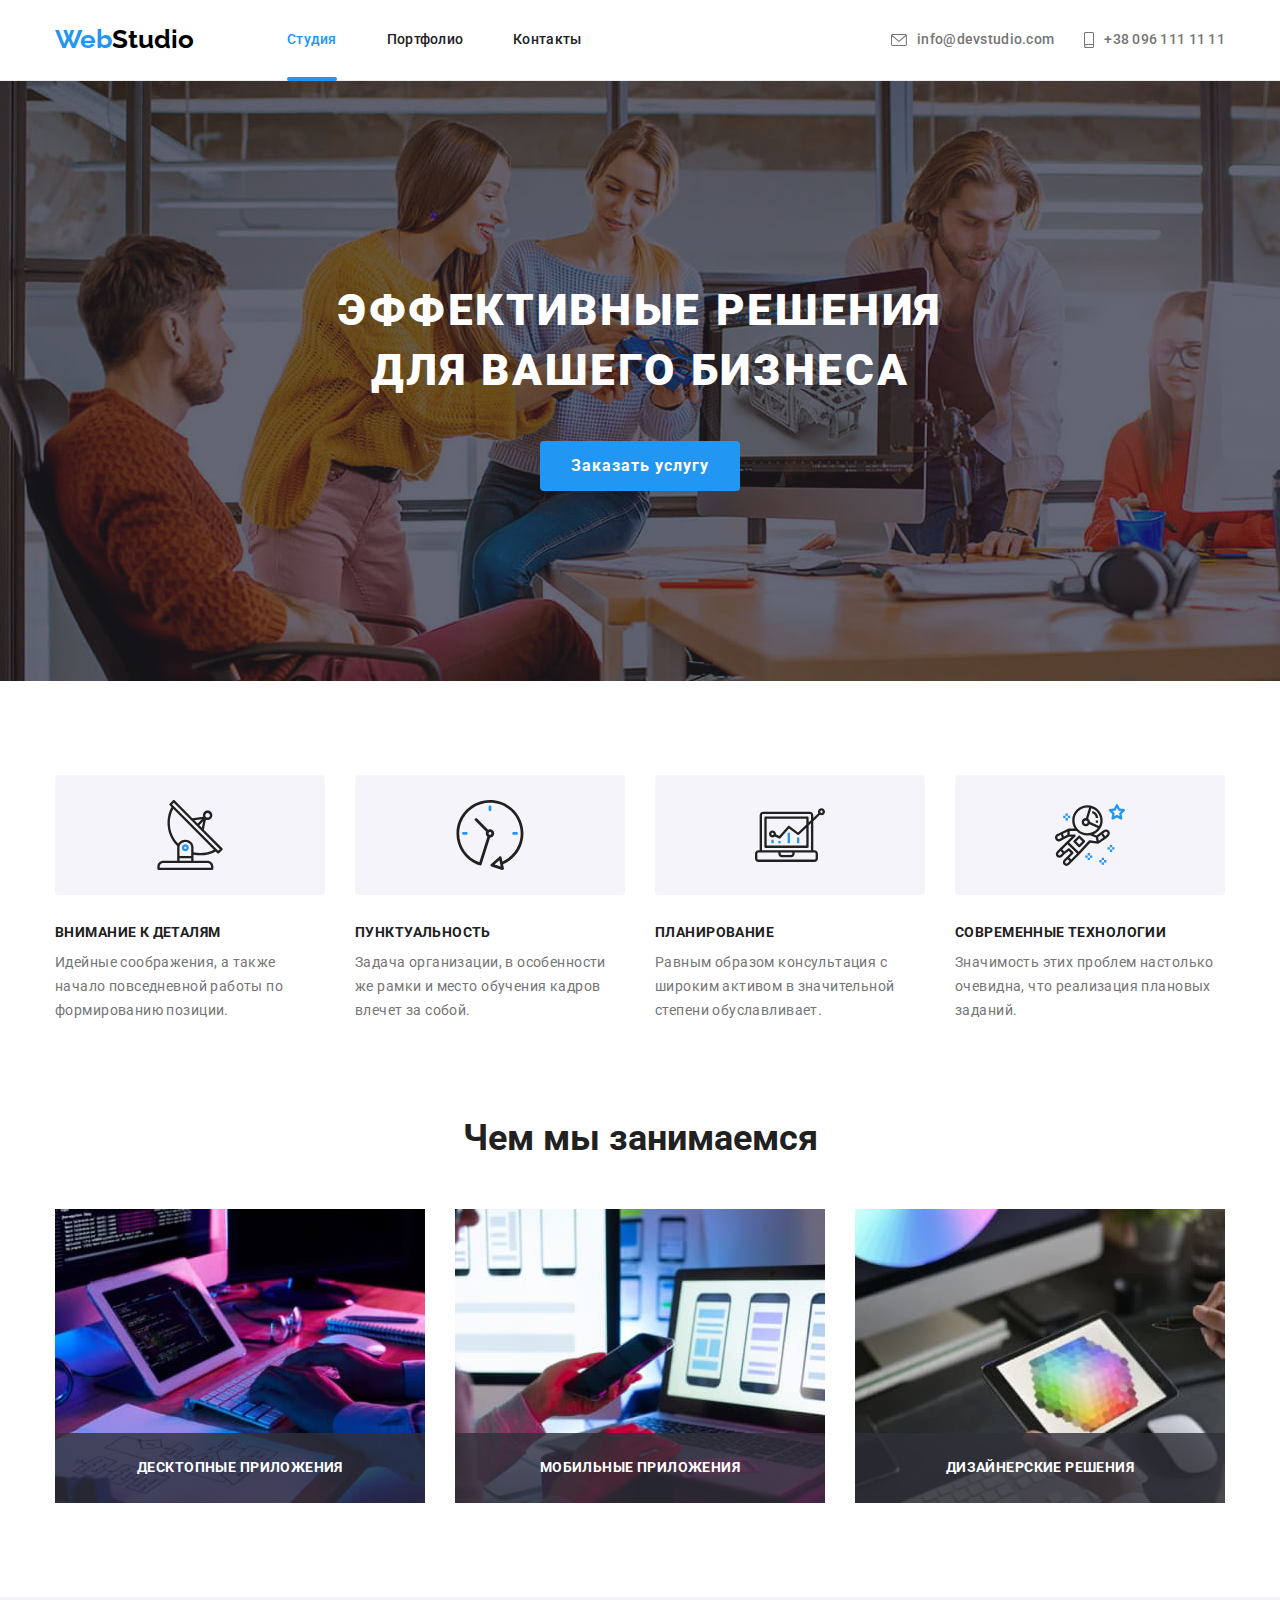
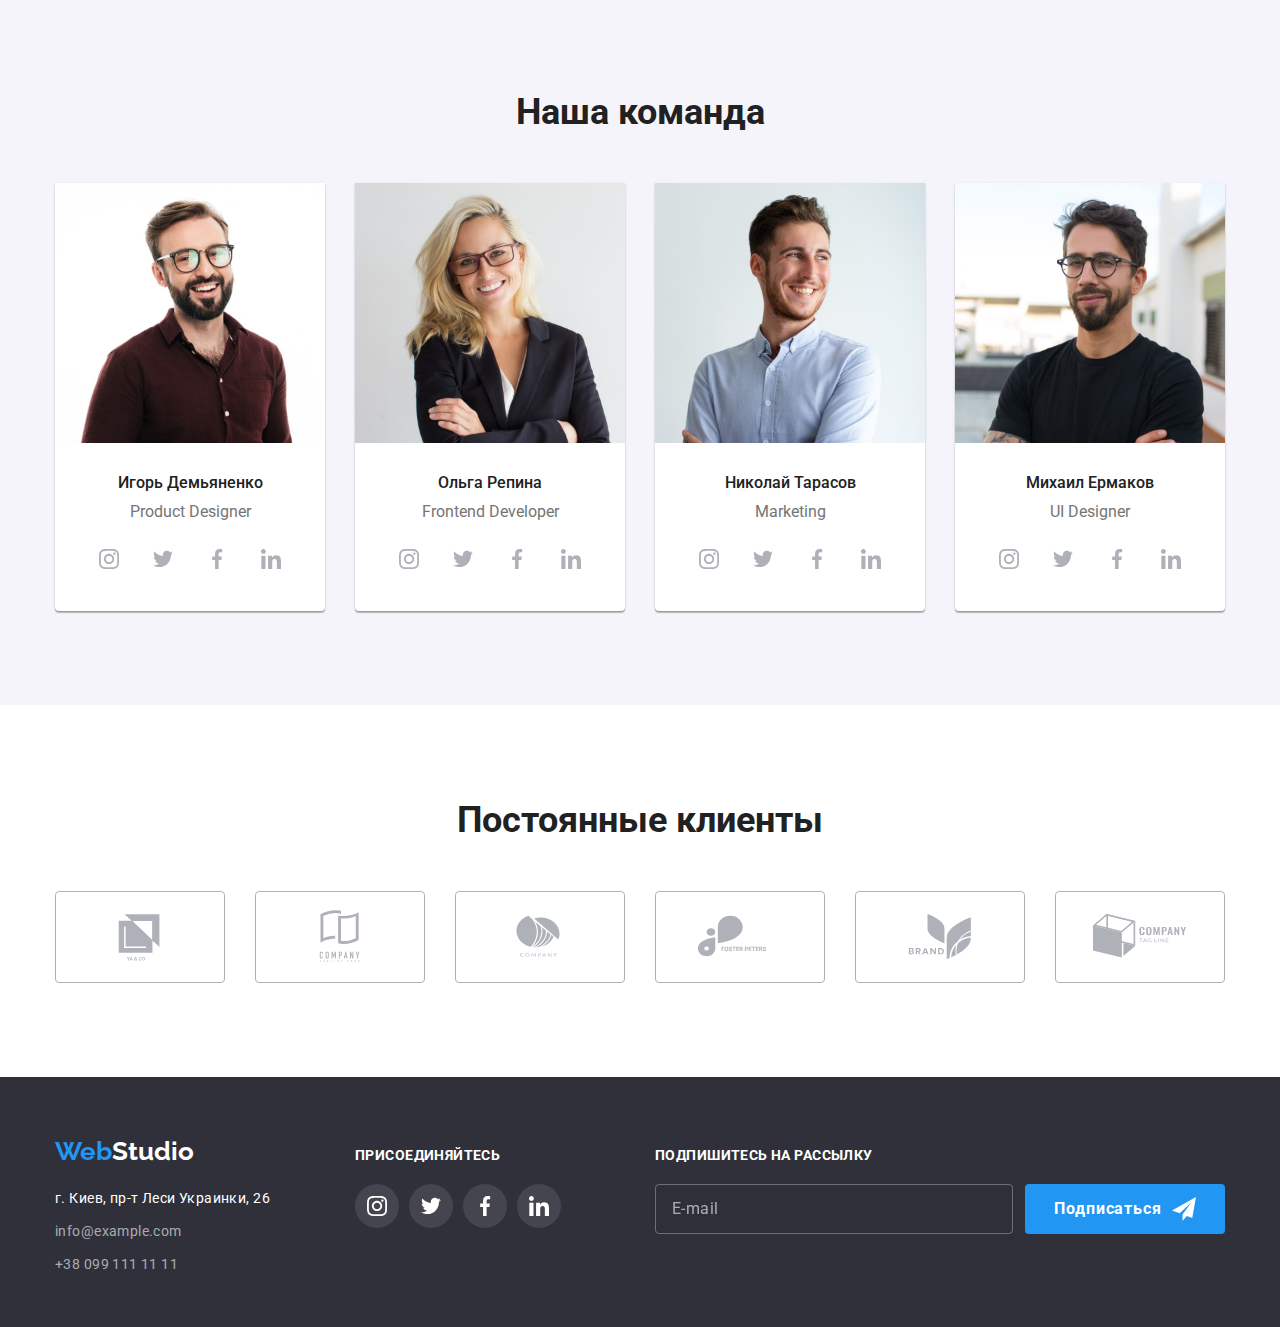
==== commit d191c3d2: "Correction" ====
--- a/index.html
+++ b/index.html
@@ -15,7 +15,7 @@
       href="https://cdnjs.cloudflare.com/ajax/libs/modern-normalize/0.2.0/modern-normalize.css"
     />
     <link rel="stylesheet" href="./styles.css" />
-    <link rel="stylesheet" href="./css/main.css" />
+    <link rel="stylesheet" href="./css/main.min.css" />
   </head>
   <body>
     <header class="header">
@@ -63,10 +63,12 @@
     <main>
       <!--Section Hero-->
       <section class="hero">
-        <h1 class="hero__title">Эффективные решения для вашего бизнеса</h1>
-        <button class="btn hero__btn" type="button" data-modal-open>
-          Заказать услугу
-        </button>
+        <div class="container  hero__container">
+          <h1 class="hero__title">Эффективные решения для вашего бизнеса</h1>
+          <button class="btn hero__btn" type="button" data-modal-open>
+            Заказать услугу
+          </button>  
+        </div>
       </section>
       <!--Section Our advantages-->
       <section class="advantages">
--- a/css/main.min.css
+++ b/css/main.min.css
@@ -0,0 +1,4 @@
+:root{--main-font: "Roboto", sans-serif;--logo-font: "Raleway", sans-serif;--primary-text-color: #757575;--tittle-text-color: #212121;--footer-grey-text: rgba(255, 255, 255, 0.6);--accent-color: #2196f3;--bb-focus: #188ce8;--white-text-color: #ffffff;--logo-text-color: #000000;--primary-bg-color: #ffffff;--secondary-bg-color: #f5f4fa;--accent-bg-color: #2f303a;--border-color: #eeeeee;--icon-color: #afb1b8;--header-border-color: #ececec;--card-shadow: 0px 1px 3px rgba(0, 0, 0, 0.12),
+    0px 1 px 1px rgba(0, 0, 0, 0.14), 0px 2px 1px rgba(0, 0, 0, 0.2);--portfolio-card-shadow: 0px 1px 1px rgba(0, 0, 0, 0.12),
+    0px 4px 4px rgba(0, 0, 0, 0.06), 1px 4px 6px rgba(0, 0, 0, 0.16);--filter-btn-gap: 8px;--btn-radius: 4px;--transition-param: 250ms cubic-bezier(0.4, 0, 0.2, 1);--modal-tr-param: 250ms cubic-bezier(0.17, 0.67, 0.96, 0.48)}.advantages__list,.services__list,.team__list,.clients__list,.portfolio__list{display:flex;flex-wrap:wrap;margin-left:-30px;margin-top:-30px}.advantages__item,.services__item,.team__item,.clients__item,.portfolio__item{margin-top:30px;margin-left:30px}.team-social__link,.footer__social-link{display:flex;width:44px;height:44px;padding:12px;border-radius:50%;transition:background-color var(--transition-param)}.team-social__link:hover,.footer__social-link:hover,.team-social__link:focus,.footer__social-link:focus{background-color:var(--accent-color)}.container{width:1200px;padding-left:15px;padding-right:15px;margin-left:auto;margin-right:auto}.hero__container{display:flex;flex-direction:column;text-align:center}html{box-sizing:border-box}*,*::before,*::after{box-sizing:inherit}body{background-color:var(--primary-bg-color);color:var(--primary-text-color);font-family:var(--main-font);font-style:normal}h1,h2,h3,h4,h5,h6,p{margin:0}a{text-decoration:none}ul{list-style:none;margin:0px;padding-left:0px}img{display:block;max-width:100%;height:auto}.title{margin-bottom:50px;font-weight:700;font-size:36px;line-height:1.17;text-align:center;color:var(--tittle-text-color)}.visually-hidden{position:absolute !important;clip:rect(1px 1px 1px 1px);padding:0 !important;border:0 !important;height:1px !important;width:1px !important;overflow:hidden}.list{display:flex;list-style:none;padding-left:0px}.title{color:var(--tittle-text-color)}.advantages__title{margin-bottom:10px;font-weight:700;font-size:14px;line-height:1.14;letter-spacing:0.03em;color:var(--tittle-text-color);text-transform:uppercase}.footer__title{font-weight:700;font-size:14px;line-height:1.14;letter-spacing:0.03em;text-transform:uppercase;color:var(--white-text-color);margin-bottom:20px}.portfolio__title{font-weight:700;font-size:18px;line-height:2;letter-spacing:0.06em;color:var(--tittle-text-color)}.logo{font-family:var(--logo-font);font-weight:700;font-size:26px;line-height:1.15;color:var(--accent-color)}.header__logo{margin-right:93px}.header__logo--color{color:var(--logo-text-color)}.footer__logo{margin-bottom:20px}.footer__logo--color{color:var(--white-text-color)}.btn{display:flex;justify-content:center;align-items:center;width:200px;min-height:50px;border:1px solid transparent;border-radius:var(--btn-radius);margin-right:auto;margin-left:auto;font-weight:700;font-size:16px;line-height:1.87;letter-spacing:0.06em;color:var(--white-text-color);background-color:var(--accent-color);cursor:pointer;transition:var(--transition-param)}.btn:hover{background-color:var(--bb-focus)}.btn:focus{background-color:var(--bb-focus)}.btn__icon-send{margin-left:10px}.close-button{display:flex;position:absolute;top:8px;right:8px;width:30px;height:30px;justify-content:center;align-items:center;border:1px solid rgba(0,0,0,0.1);border-radius:50%;background-color:var(--primary-bg-color);cursor:pointer}.close-button__icon{fill:var(--logo-text-color);transform:rotate(360deg);transition:transform var(--transition-param),fill var(--transition-param)}.close-button:hover .close-button__icon,.close-button:focus .close-button__icon{transform:rotate(0deg);fill:var(--accent-color)}.form__input{display:flex;min-width:100%;min-height:40px;padding:8px 8px 8px 42px;margin-top:4px;border:1px solid rgba(33,33,33,0.2);border-radius:var(--btn-radius);font-family:inherit;transition:border-color var(--transition-param),outline-color var(--transition-param)}.form__field{margin-bottom:10px}.form__input:focus,.form__input:hover{border-color:var(--accent-color);outline-color:var(--accent-color)}.form__input:focus+.form__icon,.form__input:hover+.form__icon{fill:var(--accent-color)}.legend{font-weight:700;font-size:20px;line-height:1.15;text-align:center;margin-bottom:12px;letter-spacing:0.03em;color:var(--tittle-text-color)}.form__input--comment{min-height:120px;padding:12px 16px;resize:none}.checkbox-area{position:relative;display:flex;flex-direction:row;align-items:center;padding-left:42px;margin-top:20px;margin-bottom:30px}.checkbox{position:absolute;width:1px;height:1px;margin:-1px;border:0;padding:0;clip:rect(0 0 0 0);overflow:hidden}.checkbox__icon{position:absolute;top:50%;left:13px;transform:translateY(-50%);display:inline-block;fill:transparent;width:16px;height:15px;border:2px solid var(--tittle-text-color);border-radius:2px;transition:fill var(--transition-param),background-color var(--transition-param),border-color var(--transition-param)}.checkbox:checked+.checkbox__icon{background-color:var(--accent-color);border:2px solid var(--accent-color);background-image:url("../images/icon-check.svg");background-size:contain;background-origin:border-box;fill:var(--white-text-color)}.checkbox__text{font-size:14px;line-height:1.71;letter-spacing:0.03em;color:var(--primary-text-color)}.checkbox__link{margin-left:6px;text-decoration:underline;color:var(--accent-color)}.form__label{font-size:12px;line-height:1.17;letter-spacing:0.01em;color:var(--primary-text-color)}.form__input--comment::placeholder{font-weight:400;font-size:12px;line-height:14px;letter-spacing:0.01em;color:rgba(117,117,117,0.5)}.form__field{display:block;align-items:center;position:relative}.form__icon{position:absolute;bottom:11px;left:11px;fill:var(--tittle-text-color);transition:fill var(--transition-param)}.form__input:focus-within{border-color:var(--accent-color)}.backdrop{position:fixed;top:0;left:0;width:100%;height:100%;transform:scale(1, 1);background-color:rgba(0,0,0,0.2);transition:background-color var(--modal-tr-param),transform var(--modal-tr-param),border-radius var(--modal-tr-param),visibility var(--modal-tr-param),opacity var(--modal-tr-param)}.backdrop.is-hidden{visibility:hidden;opacity:0;transform:scale(0, 0);border-radius:50%;pointer-events:none}.modal{position:absolute;top:50%;left:50%;transform:translate(-50%, -50%);width:100%;max-width:530px;max-height:100vh;overflow-y:auto;padding:40px;background-color:var(--primary-bg-color);box-shadow:0px 1px 3px rgba(0,0,0,0.12),0px 1px 1px rgba(0,0,0,0.14),0px 2px 1px rgba(0,0,0,0.2);border-radius:4px}.section{padding-top:94px;padding-bottom:94px}.header{border-bottom:1px solid var(--header-border-color)}.header__container{display:flex}.header-contacts__list{display:flex;align-items:center;margin-left:auto}.header-contacts__item:not(:last-child){margin-right:30px}.header-contacts__link{font-weight:500;font-size:14px;line-height:1.14;letter-spacing:0.02em;color:var(--primary-text-color);transition:color var(--transition-param);display:flex;align-items:center}.header-contacts__link:hover,.header-contacts__link:focus{color:var(--accent-color)}.header-contacts__icon{margin-right:10px;fill:currentColor}.site-nav{display:flex;align-items:center}.site-nav__list{display:flex}.site-nav__item:not(:last-child){margin-right:50px}.site-nav__link{display:block;padding-top:32px;padding-bottom:32px;font-weight:500;font-size:14px;line-height:1.14;letter-spacing:0.02em;color:var(--tittle-text-color);cursor:pointer;transition:color var(--transition-param)}.site-nav__link:hover{color:var(--accent-color)}.site-nav__link:focus{color:var(--accent-color)}.site-nav__link--current{position:relative;color:var(--accent-color)}.site-nav__link--current::after{position:absolute;bottom:-1px;left:0;content:"";display:block;width:100%;background:var(--accent-color);height:4px;border-radius:2px}.hero{background-color:var(--accent-bg-color);background-image:linear-gradient(rgba(47,48,58,0.4), rgba(47,48,58,0.4)),url("../images/background.jpg");height:600px;max-width:1600px;margin:0 auto;padding-top:200px;padding-bottom:200px}.hero__title{max-width:696px;margin:0 auto 40px auto;font-weight:900;font-size:44px;line-height:1.36;letter-spacing:0.06em;color:var(--white-text-color);text-transform:uppercase}.hero__btn{margin:0 auto}.advantages{padding-top:94px}.advantages__item{flex-basis:calc((100% - 4 * 30px) / 4)}.advantages__thumb{display:flex;justify-content:center;align-items:center;min-height:120px;margin-bottom:30px;background:var(--secondary-bg-color);border-radius:4px}.advantages__text{font-weight:400;font-size:14px;line-height:1.71;letter-spacing:0.03em}.services{padding-top:94px;padding-bottom:94px}.services__item{flex-basis:calc((100% - 3 * 30px) / 3)}.services__thumb{position:relative}.servises__overlay{position:absolute;bottom:0;left:0;width:100%;height:70px;display:flex;align-items:center;justify-content:center;background-color:rgba(47,48,58,0.8)}.servises__text{position:absolute;font-weight:700;font-size:14px;line-height:1.2;letter-spacing:0.03em;text-transform:uppercase;color:var(--white-text-color)}.team{padding-top:94px;padding-bottom:94px;background-color:var(--secondary-bg-color)}.team__item{flex-basis:calc((100% - 4 * 30px) / 4);background-color:var(--white-text-color);box-shadow:0px 1px 3px rgba(0,0,0,0.12),0px 1px 1px rgba(0,0,0,0.14),0px 2px 1px rgba(0,0,0,0.2);border-radius:0px 0px 4px 4px}.team__box{padding:30px 32px;text-align:center}.team__names{margin-bottom:10px;font-weight:500;font-size:16px;line-height:1.19;color:var(--tittle-text-color)}.team__positions{margin-bottom:16px;font-weight:400;font-size:16px;line-height:1.19}.team-social__list{display:flex;justify-content:center}.team-social__item:not(:last-child){margin-right:10px}.team-social__link:hover .team-social__icon,.team-social__link:focus .team-social__icon{fill:var(--white-text-color)}.team-social__icon{fill:var(--icon-color)}.clients{padding-top:94px;padding-bottom:94px}.clients__item{flex-basis:calc((100% - 6 * 30px) / 6)}.client__link{width:100%;height:92px;display:flex;align-items:center;justify-content:center;border:1px solid var(--icon-color);color:var(--icon-color);border-radius:4px;transition:border-color var(--transition-param),color var(--transition-param)}.client__link:hover{color:var(--accent-color);border-color:var(--accent-color)}.client__link:focus{color:var(--accent-color);border-color:var(--accent-color)}.client__icon{fill:currentColor}.footer__div-location{display:flex;justify-content:space-between;align-items:baseline;flex-wrap:wrap}.footer__flexbox{display:flex;flex-direction:column}.footer__content-box{flex-basis:calc((100% - 4 * 30px) / 4)}.footer{padding-top:60px;padding-bottom:60px;height:250px;background-color:var(--accent-bg-color)}.footer-contacts__link{color:var(--footer-grey-text);transition:color var(--transition-param)}.footer-contacts__link:hover,.footer-contacts__link:focus{color:var(--accent-color)}.footer-contacts__item{margin-bottom:9px;font-style:normal;font-weight:400;font-size:14px;line-height:1.71;letter-spacing:0.03em;color:var(--white-text-color);text-decoration-line:none}.footer__social-item:not(:last-child){margin-right:10px}.footer__social-link{background-color:rgba(255,255,255,0.1);transition:background-color var(--transition-param)}.footer__social-link:hover,.footer__social-link:focus{background-color:var(--accent-color)}.footer__icon{fill:var(--white-text-color)}.footer-form__item{flex-basis:calc((100% - 2 * 30px) / 2)}.footer-form__flexbox{display:flex;flex-direction:row}.footer__input{background-color:transparent;border:1px solid rgba(255,255,255,0.3);box-sizing:border-box;filter:drop-shadow(0px 4px 4px rgba(0,0,0,0.15));border-radius:var(--btn-radius);margin-right:12px;min-width:358px;padding:15px 16px;font-weight:400}.footer__input:focus,.footer__input:hover{color:var(--footer-grey-text);background-color:transparent}.footer__input::placeholder{font-weight:400;font-size:16px;line-height:1.25;letter-spacing:0.03em;color:var(--footer-grey-text)}.filters{padding-bottom:50px;justify-content:center}.filters__button{display:inline-block;padding:6px 22px;border:1px solid transparent;border-radius:var(--btn-radius);min-height:38px;min-width:73px;text-align:center;font-weight:500;font-size:16px;line-height:1.62;letter-spacing:0.03em;color:var(--tittle-text-color);background-color:var(--secondary-bg-color);margin-right:8px;transition:color var(--transition-param),background-color var(--transition-param),box-shadow var(--transition-param)}.filters__button:hover,.filters__button:focus{background-color:var(--accent-color);color:var(--white-text-color);box-shadow:0px 3px 1px rgba(0,0,0,0.1),0px 1px 2px rgba(0,0,0,0.08),0px 2px 2px rgba(0,0,0,0.12)}.portfolio__card-text{padding:20px 24px;border-right:1px solid var(--border-color);border-bottom:1px solid var(--border-color);border-left:1px solid var(--border-color);flex-grow:1}.portfolio__item{flex-basis:calc((100% - 3 * 30px) / 3)}.portfolio__text{margin-top:4px;font-weight:400;font-size:16px;line-height:1.87;letter-spacing:0.03em;display:flex;justify-content:start}.portfolio__thumb{position:relative;display:flex;overflow:hidden}.portfolio__thumb::before{display:inline-block;position:absolute;content:"";width:100%;height:100%;background-color:rgba(33,150,243,0.9);transition:transform var(--transition-param);transform:translateY(101%)}.portfolio__description{display:block;position:absolute;left:24px;top:63px;max-width:325px;max-height:100%;font-weight:400;font-size:18px;line-height:1.56;letter-spacing:0.03em;color:var(--white-text-color);transition:transform var(--transition-param);transform:translateY(300px)}.portfolio__link{display:block;transition:box-shadow var(--transition-param)}.portfolio__link:hover,.portfolio__link:focus{box-shadow:var(--portfolio-card-shadow)}.portfolio__link:hover .portfolio__description,.portfolio__link:focus .portfolio__description,.portfolio__link:hover .portfolio__thumb::before,.portfolio__link:focus .portfolio__thumb::before{transform:translateY(0px)}
+/*# sourceMappingURL=main.min.css.map */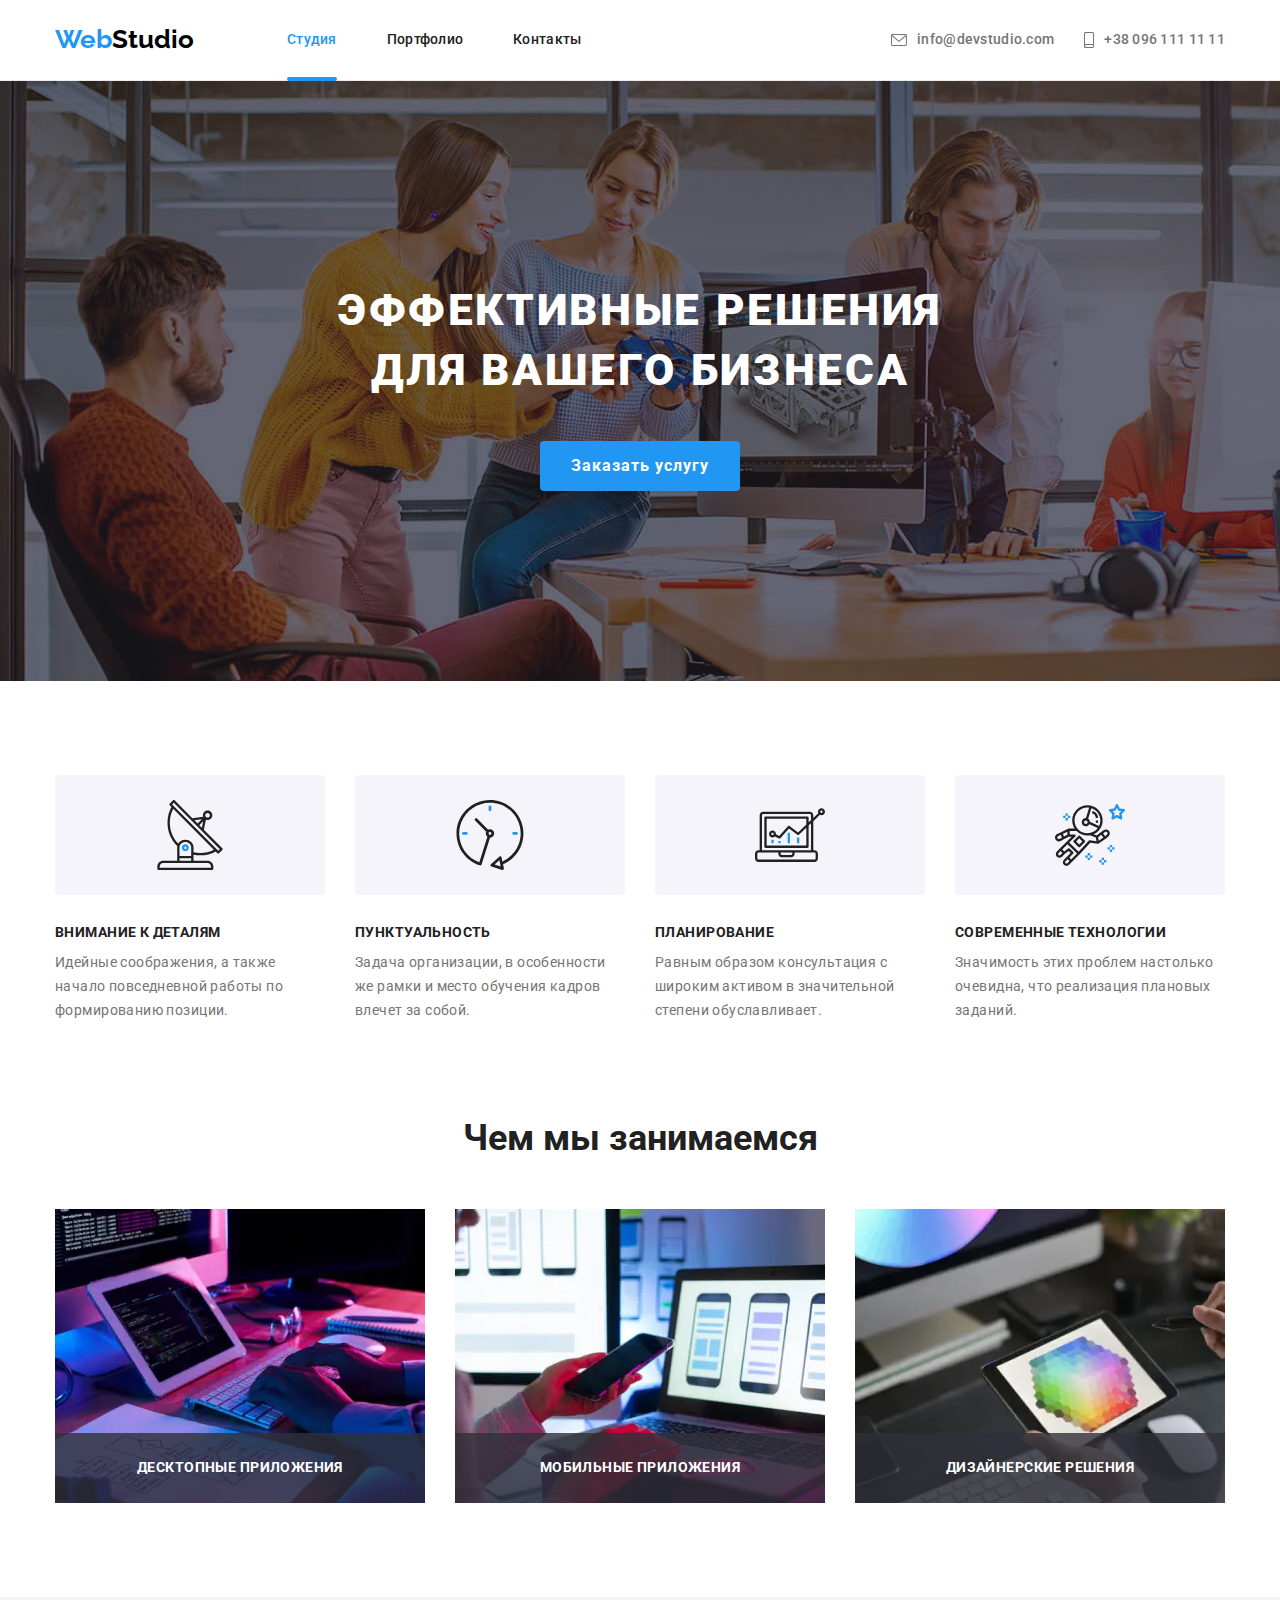
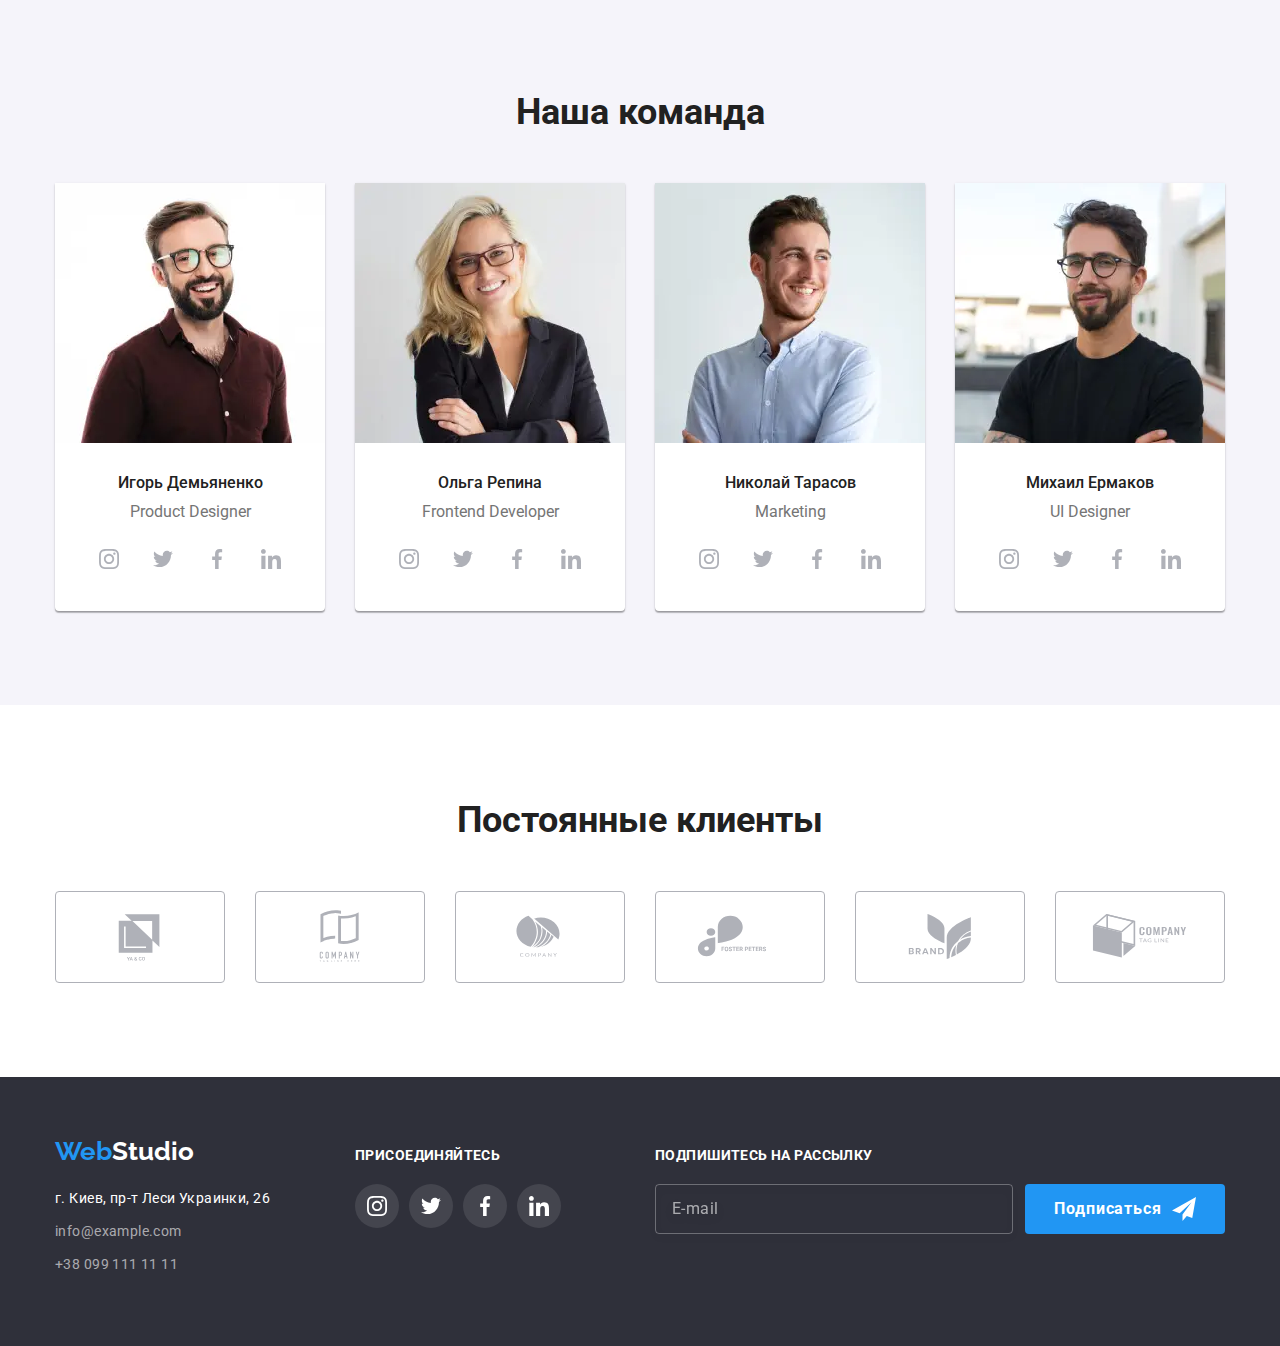
==== commit 5997da7c: "Adaptive design" ====
--- a/index.html
+++ b/index.html
@@ -58,8 +58,50 @@
             >
           </li>
         </ul>
+        <button class="mobile-menu__btn" data-menu-button>
+          <svg class="menu-btn__icon" width="40" height="40">
+            <use class="menu-btn__icon-open" href="./images/sprite.svg#icon-menu"></use>
+            <use class="menu-btn__icon-close" href="./images/sprite.svg#icon-close-menu"></use>
+          </svg>
+        </button>
       </div>
     </header>
+    <div class="mobile-menu" data-menu>
+      <ul class="mobile-menu__list">
+        <li class="mobile-menu__item">
+          <a
+            class="mobile-menu__link"
+            href="./index.html"
+            >Студия</a
+          >
+        </li>
+        <li class="mobile-menu__item">
+          <a class="mobile-menu__link" href="./portfolio.html">Портфолио</a>
+        </li>
+        <li class="mobile-menu__item">
+          <a class="mobile-menu__link" href="">Контакты</a>
+        </li>
+      </ul>
+      </nav>
+      <ul class="mobile-contacts">
+        <li class="mobile-contacts__item">
+          <a class="mobile-contacts__tel" href="tel:+380961111111">
+            +38 096 111 11 11</a
+          >
+        </li>
+        <li class="mobile-contacts__item">
+          <a class="mobile-contacts__mail" href="mailto:info@devstudio.com">
+            info@devstudio.com</a
+          >
+        </li>
+      </ul>
+      <ul class="mobile-menu__social-list">
+        <li class="mobile-menu__social-item"><a class="mobile-menu__social-link" href="">Instagram</a></li>
+        <li class="mobile-menu__social-item"><a class="mobile-menu__social-link" href="">Twitter</a></li>
+        <li class="mobile-menu__social-item"><a class="mobile-menu__social-link" href="">Facebook</a></li>
+        <li class="mobile-menu__social-item"><a class="mobile-menu__social-link" href="">Linkedin</a></li>
+      </ul>
+    </div>
     <main>
       <!--Section Hero-->
       <section class="hero">
@@ -133,12 +175,22 @@
           <ul class="services__list">
             <li class="services__item">
               <div class="services__thumb">
-                <img
-                  src="./images/typing_code.jpg"
+                <picture>
+                  <source srcset="./images/desktop/services/box-1.webp 1x, ./images/desktop/services/box-1@2x.webp 2x" 
+                  media="(min-width: 1200px)"
+                  type="image/webp" 
+                  />
+                  <source srcset="./images/desktop/services/box-1.jpg 1x, ./images/desktop/services/box-1@2x.jpg 2x" 
+                  media="(min-width: 1200px)" 
+                  type="image/jpeg" 
+                  />
+                  <img
+                  class="img"
+                  src="./images/desktop/services/box-1.jpg"
                   alt="Лаптоп с кодом"
-                  width="370"
+                  width="370" height="294"
                 />
-
+                </picture>
                 <div class="servises__overlay">
                   <h3 class="servises__text">Десктопные приложения</h3>
                 </div>
@@ -146,11 +198,22 @@
             </li>
             <li class="services__item">
               <div class="services__thumb">
-                <img
-                  src="./images/smartphone.jpg"
+                <picture>
+                  <source srcset="./images/desktop/services/box-2.webp 1x, ./images/desktop/services/box-2@2x.webp 2x" 
+                  media="(min-width: 1200px)"
+                  type="image/webp" 
+                  />
+                  <source srcset="./images/desktop/services/box-2.jpg 1x, ./images/desktop/services/box-2@2x.jpg 2x" 
+                  media="(min-width: 1200px)" 
+                  type="image/jpeg" 
+                  />
+                  <img
+                  class="img"
+                  src="./images/desktop/services/box-2.jpg"
                   alt="Разработка приложения для смартфонов"
-                  width="370"
+                  width="370" height="294"
                 />
+                </picture>
                 <div class="servises__overlay">
                   <h3 class="servises__text">Мобильные приложения</h3>
                 </div>
@@ -158,11 +221,22 @@
             </li>
             <li class="services__item">
               <div class="services__thumb">
-                <img
-                  src="./images/design.jpg"
+                <picture>
+                  <source srcset="./images/desktop/services/box-3.webp 1x, ./images/desktop/services/box-3@2x.webp 2x" 
+                  media="(min-width: 1200px)"
+                  type="image/webp" 
+                  />
+                  <source srcset="./images/desktop/services/box-3.jpg 1x, ./images/desktop/services/box-3@2x.jpg 2x" 
+                  media="(min-width: 1200px)" 
+                  type="image/jpeg" 
+                  />
+                  <img
+                  class="img"
+                  src="./images/desktop/services/box-3.jpg"
                   alt="Лаптоп с цветовым кругом"
-                  width="370"
+                  width="370" height="294"
                 />
+                </picture>
                 <div class="servises__overlay">
                   <h3 class="servises__text">Дизайнерские решения</h3>
                 </div>
@@ -178,12 +252,38 @@
           <ul class="team__list">
             <li class="team__item">
               <div class="team__thumb">
-                <img
-                  class="img"
-                  src="./images/Ihor_Demjanenko.jpg"
+                <picture>
+                  <source srcset="./images/desktop/team/ourteam-1.webp 1x, ./images/desktop/team/ourteam-1@2x.webp 2x" 
+                  media="(min-width: 1200px)"
+                  type="image/webp" 
+                  />
+                  <source srcset="./images/desktop/team/ourteam-1.jpg 1x, ./images/desktop/team/ourteam-1@2x.jpg 2x" 
+                  media="(min-width: 1200px)" 
+                  type="image/jpeg" 
+                  />
+                  <source srcset="./images/tablet/team/ourteam-1.webp 1x, ./images/tablet/team/ourteam-1@2x.webp 2x" 
+                  media="(min-width: 768px)"
+                  type="image/webp" 
+                  />
+                  <source srcset="./images/tablet/team/ourteam-1.jpg 1x, ./images/tablet/team/ourteam-1@2x.jpg 2x" 
+                  media="(min-width: 768px)" 
+                  type="image/jpeg" 
+                  />
+                  <source srcset="./images/mobile/team/ourteam-1.webp 1x, ./images/mobile/team/ourteam-1@2x.webp 2x" 
+                  media="(min-width: 767.98px)"
+                  type="image/webp" 
+                  />
+                  <source srcset="./images/mobile/team/ourteam-1.jpg 1x, ./images/mobile/team/ourteam-1@2x.jpg 2x" 
+                  media="(min-width: 767.98px)" 
+                  type="image/jpeg" 
+                  />
+                  <img
+                  class="img team__img"
+                  src="./images/mobile/team/ourteam-1.jpg"
                   alt="Ihor Demjanenko Product Designer"
-                  width="270"
+                  width="450" height="460"
                 />
+                </picture>
               </div>
               <div class="team__box">
                 <h3 class="team__names">Игорь Демьяненко</h3>
@@ -242,12 +342,38 @@
             </li>
             <li class="team__item">
               <div class="team__thumb">
-                <img
-                  class="img"
-                  src="./images/Olga_Repina.jpg"
+                <picture>
+                  <source srcset="./images/desktop/team/ourteam-2.webp 1x, ./images/desktop/team/ourteam-2@2x.webp 2x" 
+                  media="(min-width: 767.98px)"
+                  type="image/webp" 
+                  />
+                  <source srcset="./images/desktop/team/ourteam-2.jpg 1x, ./images/desktop/team/ourteam-2@2x.jpg 2x" 
+                  media="(min-width: 1200px)" 
+                  type="image/jpeg" 
+                  />
+                  <source srcset="./images/tablet/team/ourteam-2.webp 1x, ./images/tablet/team/ourteam-2@2x.webp 2x" 
+                  media="(min-width: 767.98px)"
+                  type="image/webp" 
+                  />
+                  <source srcset="./images/tablet/team/ourteam-2.jpg 1x, ./images/tablet/team/ourteam-2@2x.jpg 2x" 
+                  media="(min-width: 768px)" 
+                  type="image/jpeg" 
+                  />
+                  <source srcset="./images/mobile/team/ourteam-2.webp 1x, ./images/mobile/team/ourteam-2@2x.webp 2x" 
+                  media="(min-width: 767.98px)"
+                  type="image/webp" 
+                  />
+                  <source srcset="./images/mobile/team/ourteam-2.jpg 1x, ./images/mobile/team/ourteam-2@2x.jpg 2x" 
+                  media="(min-width: 767.98px)" 
+                  type="image/jpeg" 
+                  />
+                  <img
+                  class="img team__img"
+                  src="./images/mobile/team/ourteam-2.jpg"
                   alt="Olga Repina Frontend Developer"
-                  width="270"
+                  width="450" height="460"
                 />
+                </picture>
               </div>
               <div class="team__box">
                 <h3 class="team__names">Ольга Репина</h3>
@@ -306,12 +432,38 @@
             </li>
             <li class="team__item">
               <div class="team__thumb">
-                <img
-                  class="img"
-                  src="./images/Nikolaj_Tarasov.jpg"
+                <picture>
+                  <source srcset="./images/desktop/team/ourteam-3.webp 1x, ./images/desktop/team/ourteam-3@2x.webp 2x" 
+                  media="(min-width: 767.98px)"
+                  type="image/webp" 
+                  />
+                  <source srcset="./images/desktop/team/ourteam-3.jpg 1x, ./images/desktop/team/ourteam-3@2x.jpg 2x" 
+                  media="(min-width: 1200px)" 
+                  type="image/jpeg" 
+                  />
+                  <source srcset="./images/tablet/team/ourteam-3.webp 1x, ./images/tablet/team/ourteam-3@2x.webp 2x" 
+                  media="(min-width: 767.98px)"
+                  type="image/webp" 
+                  />
+                  <source srcset="./images/tablet/team/ourteam-3.jpg 1x, ./images/tablet/team/ourteam-3@2x.jpg 2x" 
+                  media="(min-width: 768px)" 
+                  type="image/jpeg" 
+                  />
+                  <source srcset="./images/mobile/team/ourteam-3.webp 1x, ./images/mobile/team/ourteam-3@2x.webp 2x" 
+                  media="(min-width: 767.98px)"
+                  type="image/webp" 
+                  />
+                  <source srcset="./images/mobile/team/ourteam-3.jpg 1x, ./images/mobile/team/ourteam-3@2x.jpg 2x" 
+                  media="(min-width: 767.98px)" 
+                  type="image/jpeg" 
+                  />
+                  <img
+                  class="img team__img"
+                  src="./images/mobile/team/ourteam-3.jpg"
                   alt="Nikolaj Tarasov Marketing"
-                  width="270"
+                  width="450" height="460"
                 />
+                </picture>
               </div>
               <div class="team__box">
                 <h3 class="team__names">Николай Тарасов</h3>
@@ -370,12 +522,38 @@
             </li>
             <li class="team__item">
               <div class="team__thumb">
-                <img
-                  class="img"
-                  src="./images/Mikhaik_Yermakov.jpg"
+                <picture>
+                  <source srcset="./images/desktop/team/ourteam-4.webp 1x, ./images/desktop/team/ourteam-4@2x.webp 2x" 
+                  media="(min-width: 767.98px)"
+                  type="image/webp" 
+                  />
+                  <source srcset="./images/desktop/team/ourteam-4.jpg 1x, ./images/desktop/team/ourteam-4@2x.jpg 2x" 
+                  media="(min-width: 1200px)" 
+                  type="image/jpeg" 
+                  />
+                  <source srcset="./images/tablet/team/ourteam-4.webp 1x, ./images/tablet/team/ourteam-4@2x.webp 2x" 
+                  media="(min-width: 767.98px)"
+                  type="image/webp" 
+                  />
+                  <source srcset="./images/tablet/team/ourteam-4.jpg 1x, ./images/tablet/team/ourteam-4@2x.jpg 2x" 
+                  media="(min-width: 768px)" 
+                  type="image/jpeg" 
+                  />
+                  <source srcset="./images/mobile/team/ourteam-4.webp 1x, ./images/mobile/team/ourteam-4@2x.webp 2x" 
+                  media="(min-width: 767.98px)"
+                  type="image/webp" 
+                  />
+                  <source srcset="./images/mobile/team/ourteam-4.jpg 1x, ./images/mobile/team/ourteam-4@2x.jpg 2x" 
+                  media="(min-width: 767.98px)" 
+                  type="image/jpeg" 
+                  />
+                  <img
+                  class="img team__img"
+                  src="./images/mobile/team/ourteam-4.jpg"
                   alt="Mikhail Yermakov UI Designer"
-                  width="270"
+                  width="450" height="460"
                 />
+                </picture>
               </div>
               <div class="team__box">
                 <h3 class="team__names">Михаил Ермаков</h3>
@@ -538,7 +716,7 @@
         </div>
         <div class="footer__content-box footer__flexbox">
           <h3 class="footer__title">Присоединяйтесь</h3>
-          <ul class="list">
+          <ul class="list footer__social-list">
             <li class="footer__social-item">
               <a
                 href=""
@@ -593,7 +771,7 @@
             <p class="footer__title">Подпишитесь на рассылку</p>
             <div class="footer-form__flexbox">
               <input class="footer__input" id="footer-mail" type="email" name="email" placeholder="E-mail">
-                <button class="btn" type="submit">
+                <button class="btn footer-form__btn" type="submit">
                   Подписаться
                   <svg class="footer__icon btn__icon-send" width="24px" height="24px">
                     <use href="./images/sprite.svg#icon-send"></use>
@@ -610,7 +788,7 @@
           </svg>
         </button>
         <form class="form">
-          <p class="legend">Оставьте свои данные, мы вам перезвоним</p>
+          <p class="form__legend">Оставьте свои данные, мы вам перезвоним</p>
           <label class="form__field">
             <span class="form__label">Имя</span>
             <input class="form__input" type="text" name="username" autofocus />
@@ -647,10 +825,7 @@
               type="checkbox"
               name="checkbox"
               value="agree"
-            />
-            <!-- <svg class="checkbox-icon" width="16px" height="15px">
-                <use href="./images/sprite.svg#icon-check"></use>
-              </svg> -->
+            /> 
             <span class="checkbox__icon"></span>
             <span class="checkbox__text"
               >Соглашаюсь с рассылкой и принимаю<a
@@ -664,6 +839,7 @@
         </form>
       </div>
     </div>
-    <script src="./js/modal.js"></script>
+    <script src="./js/modal.js"></script> 
+    <script src="./js/menu.js"></script>
   </body>
 </html>
--- a/css/main.min.css
+++ b/css/main.min.css
@@ -1,4 +1,4 @@
 :root{--main-font: "Roboto", sans-serif;--logo-font: "Raleway", sans-serif;--primary-text-color: #757575;--tittle-text-color: #212121;--footer-grey-text: rgba(255, 255, 255, 0.6);--accent-color: #2196f3;--bb-focus: #188ce8;--white-text-color: #ffffff;--logo-text-color: #000000;--primary-bg-color: #ffffff;--secondary-bg-color: #f5f4fa;--accent-bg-color: #2f303a;--border-color: #eeeeee;--icon-color: #afb1b8;--header-border-color: #ececec;--card-shadow: 0px 1px 3px rgba(0, 0, 0, 0.12),
     0px 1 px 1px rgba(0, 0, 0, 0.14), 0px 2px 1px rgba(0, 0, 0, 0.2);--portfolio-card-shadow: 0px 1px 1px rgba(0, 0, 0, 0.12),
-    0px 4px 4px rgba(0, 0, 0, 0.06), 1px 4px 6px rgba(0, 0, 0, 0.16);--filter-btn-gap: 8px;--btn-radius: 4px;--transition-param: 250ms cubic-bezier(0.4, 0, 0.2, 1);--modal-tr-param: 250ms cubic-bezier(0.17, 0.67, 0.96, 0.48)}.advantages__list,.services__list,.team__list,.clients__list,.portfolio__list{display:flex;flex-wrap:wrap;margin-left:-30px;margin-top:-30px}.advantages__item,.services__item,.team__item,.clients__item,.portfolio__item{margin-top:30px;margin-left:30px}.team-social__link,.footer__social-link{display:flex;width:44px;height:44px;padding:12px;border-radius:50%;transition:background-color var(--transition-param)}.team-social__link:hover,.footer__social-link:hover,.team-social__link:focus,.footer__social-link:focus{background-color:var(--accent-color)}.container{width:1200px;padding-left:15px;padding-right:15px;margin-left:auto;margin-right:auto}.hero__container{display:flex;flex-direction:column;text-align:center}html{box-sizing:border-box}*,*::before,*::after{box-sizing:inherit}body{background-color:var(--primary-bg-color);color:var(--primary-text-color);font-family:var(--main-font);font-style:normal}h1,h2,h3,h4,h5,h6,p{margin:0}a{text-decoration:none}ul{list-style:none;margin:0px;padding-left:0px}img{display:block;max-width:100%;height:auto}.title{margin-bottom:50px;font-weight:700;font-size:36px;line-height:1.17;text-align:center;color:var(--tittle-text-color)}.visually-hidden{position:absolute !important;clip:rect(1px 1px 1px 1px);padding:0 !important;border:0 !important;height:1px !important;width:1px !important;overflow:hidden}.list{display:flex;list-style:none;padding-left:0px}.title{color:var(--tittle-text-color)}.advantages__title{margin-bottom:10px;font-weight:700;font-size:14px;line-height:1.14;letter-spacing:0.03em;color:var(--tittle-text-color);text-transform:uppercase}.footer__title{font-weight:700;font-size:14px;line-height:1.14;letter-spacing:0.03em;text-transform:uppercase;color:var(--white-text-color);margin-bottom:20px}.portfolio__title{font-weight:700;font-size:18px;line-height:2;letter-spacing:0.06em;color:var(--tittle-text-color)}.logo{font-family:var(--logo-font);font-weight:700;font-size:26px;line-height:1.15;color:var(--accent-color)}.header__logo{margin-right:93px}.header__logo--color{color:var(--logo-text-color)}.footer__logo{margin-bottom:20px}.footer__logo--color{color:var(--white-text-color)}.btn{display:flex;justify-content:center;align-items:center;width:200px;min-height:50px;border:1px solid transparent;border-radius:var(--btn-radius);margin-right:auto;margin-left:auto;font-weight:700;font-size:16px;line-height:1.87;letter-spacing:0.06em;color:var(--white-text-color);background-color:var(--accent-color);cursor:pointer;transition:var(--transition-param)}.btn:hover{background-color:var(--bb-focus)}.btn:focus{background-color:var(--bb-focus)}.btn__icon-send{margin-left:10px}.close-button{display:flex;position:absolute;top:8px;right:8px;width:30px;height:30px;justify-content:center;align-items:center;border:1px solid rgba(0,0,0,0.1);border-radius:50%;background-color:var(--primary-bg-color);cursor:pointer}.close-button__icon{fill:var(--logo-text-color);transform:rotate(360deg);transition:transform var(--transition-param),fill var(--transition-param)}.close-button:hover .close-button__icon,.close-button:focus .close-button__icon{transform:rotate(0deg);fill:var(--accent-color)}.form__input{display:flex;min-width:100%;min-height:40px;padding:8px 8px 8px 42px;margin-top:4px;border:1px solid rgba(33,33,33,0.2);border-radius:var(--btn-radius);font-family:inherit;transition:border-color var(--transition-param),outline-color var(--transition-param)}.form__field{margin-bottom:10px}.form__input:focus,.form__input:hover{border-color:var(--accent-color);outline-color:var(--accent-color)}.form__input:focus+.form__icon,.form__input:hover+.form__icon{fill:var(--accent-color)}.legend{font-weight:700;font-size:20px;line-height:1.15;text-align:center;margin-bottom:12px;letter-spacing:0.03em;color:var(--tittle-text-color)}.form__input--comment{min-height:120px;padding:12px 16px;resize:none}.checkbox-area{position:relative;display:flex;flex-direction:row;align-items:center;padding-left:42px;margin-top:20px;margin-bottom:30px}.checkbox{position:absolute;width:1px;height:1px;margin:-1px;border:0;padding:0;clip:rect(0 0 0 0);overflow:hidden}.checkbox__icon{position:absolute;top:50%;left:13px;transform:translateY(-50%);display:inline-block;fill:transparent;width:16px;height:15px;border:2px solid var(--tittle-text-color);border-radius:2px;transition:fill var(--transition-param),background-color var(--transition-param),border-color var(--transition-param)}.checkbox:checked+.checkbox__icon{background-color:var(--accent-color);border:2px solid var(--accent-color);background-image:url("../images/icon-check.svg");background-size:contain;background-origin:border-box;fill:var(--white-text-color)}.checkbox__text{font-size:14px;line-height:1.71;letter-spacing:0.03em;color:var(--primary-text-color)}.checkbox__link{margin-left:6px;text-decoration:underline;color:var(--accent-color)}.form__label{font-size:12px;line-height:1.17;letter-spacing:0.01em;color:var(--primary-text-color)}.form__input--comment::placeholder{font-weight:400;font-size:12px;line-height:14px;letter-spacing:0.01em;color:rgba(117,117,117,0.5)}.form__field{display:block;align-items:center;position:relative}.form__icon{position:absolute;bottom:11px;left:11px;fill:var(--tittle-text-color);transition:fill var(--transition-param)}.form__input:focus-within{border-color:var(--accent-color)}.backdrop{position:fixed;top:0;left:0;width:100%;height:100%;transform:scale(1, 1);background-color:rgba(0,0,0,0.2);transition:background-color var(--modal-tr-param),transform var(--modal-tr-param),border-radius var(--modal-tr-param),visibility var(--modal-tr-param),opacity var(--modal-tr-param)}.backdrop.is-hidden{visibility:hidden;opacity:0;transform:scale(0, 0);border-radius:50%;pointer-events:none}.modal{position:absolute;top:50%;left:50%;transform:translate(-50%, -50%);width:100%;max-width:530px;max-height:100vh;overflow-y:auto;padding:40px;background-color:var(--primary-bg-color);box-shadow:0px 1px 3px rgba(0,0,0,0.12),0px 1px 1px rgba(0,0,0,0.14),0px 2px 1px rgba(0,0,0,0.2);border-radius:4px}.section{padding-top:94px;padding-bottom:94px}.header{border-bottom:1px solid var(--header-border-color)}.header__container{display:flex}.header-contacts__list{display:flex;align-items:center;margin-left:auto}.header-contacts__item:not(:last-child){margin-right:30px}.header-contacts__link{font-weight:500;font-size:14px;line-height:1.14;letter-spacing:0.02em;color:var(--primary-text-color);transition:color var(--transition-param);display:flex;align-items:center}.header-contacts__link:hover,.header-contacts__link:focus{color:var(--accent-color)}.header-contacts__icon{margin-right:10px;fill:currentColor}.site-nav{display:flex;align-items:center}.site-nav__list{display:flex}.site-nav__item:not(:last-child){margin-right:50px}.site-nav__link{display:block;padding-top:32px;padding-bottom:32px;font-weight:500;font-size:14px;line-height:1.14;letter-spacing:0.02em;color:var(--tittle-text-color);cursor:pointer;transition:color var(--transition-param)}.site-nav__link:hover{color:var(--accent-color)}.site-nav__link:focus{color:var(--accent-color)}.site-nav__link--current{position:relative;color:var(--accent-color)}.site-nav__link--current::after{position:absolute;bottom:-1px;left:0;content:"";display:block;width:100%;background:var(--accent-color);height:4px;border-radius:2px}.hero{background-color:var(--accent-bg-color);background-image:linear-gradient(rgba(47,48,58,0.4), rgba(47,48,58,0.4)),url("../images/background.jpg");height:600px;max-width:1600px;margin:0 auto;padding-top:200px;padding-bottom:200px}.hero__title{max-width:696px;margin:0 auto 40px auto;font-weight:900;font-size:44px;line-height:1.36;letter-spacing:0.06em;color:var(--white-text-color);text-transform:uppercase}.hero__btn{margin:0 auto}.advantages{padding-top:94px}.advantages__item{flex-basis:calc((100% - 4 * 30px) / 4)}.advantages__thumb{display:flex;justify-content:center;align-items:center;min-height:120px;margin-bottom:30px;background:var(--secondary-bg-color);border-radius:4px}.advantages__text{font-weight:400;font-size:14px;line-height:1.71;letter-spacing:0.03em}.services{padding-top:94px;padding-bottom:94px}.services__item{flex-basis:calc((100% - 3 * 30px) / 3)}.services__thumb{position:relative}.servises__overlay{position:absolute;bottom:0;left:0;width:100%;height:70px;display:flex;align-items:center;justify-content:center;background-color:rgba(47,48,58,0.8)}.servises__text{position:absolute;font-weight:700;font-size:14px;line-height:1.2;letter-spacing:0.03em;text-transform:uppercase;color:var(--white-text-color)}.team{padding-top:94px;padding-bottom:94px;background-color:var(--secondary-bg-color)}.team__item{flex-basis:calc((100% - 4 * 30px) / 4);background-color:var(--white-text-color);box-shadow:0px 1px 3px rgba(0,0,0,0.12),0px 1px 1px rgba(0,0,0,0.14),0px 2px 1px rgba(0,0,0,0.2);border-radius:0px 0px 4px 4px}.team__box{padding:30px 32px;text-align:center}.team__names{margin-bottom:10px;font-weight:500;font-size:16px;line-height:1.19;color:var(--tittle-text-color)}.team__positions{margin-bottom:16px;font-weight:400;font-size:16px;line-height:1.19}.team-social__list{display:flex;justify-content:center}.team-social__item:not(:last-child){margin-right:10px}.team-social__link:hover .team-social__icon,.team-social__link:focus .team-social__icon{fill:var(--white-text-color)}.team-social__icon{fill:var(--icon-color)}.clients{padding-top:94px;padding-bottom:94px}.clients__item{flex-basis:calc((100% - 6 * 30px) / 6)}.client__link{width:100%;height:92px;display:flex;align-items:center;justify-content:center;border:1px solid var(--icon-color);color:var(--icon-color);border-radius:4px;transition:border-color var(--transition-param),color var(--transition-param)}.client__link:hover{color:var(--accent-color);border-color:var(--accent-color)}.client__link:focus{color:var(--accent-color);border-color:var(--accent-color)}.client__icon{fill:currentColor}.footer__div-location{display:flex;justify-content:space-between;align-items:baseline;flex-wrap:wrap}.footer__flexbox{display:flex;flex-direction:column}.footer__content-box{flex-basis:calc((100% - 4 * 30px) / 4)}.footer{padding-top:60px;padding-bottom:60px;height:250px;background-color:var(--accent-bg-color)}.footer-contacts__link{color:var(--footer-grey-text);transition:color var(--transition-param)}.footer-contacts__link:hover,.footer-contacts__link:focus{color:var(--accent-color)}.footer-contacts__item{margin-bottom:9px;font-style:normal;font-weight:400;font-size:14px;line-height:1.71;letter-spacing:0.03em;color:var(--white-text-color);text-decoration-line:none}.footer__social-item:not(:last-child){margin-right:10px}.footer__social-link{background-color:rgba(255,255,255,0.1);transition:background-color var(--transition-param)}.footer__social-link:hover,.footer__social-link:focus{background-color:var(--accent-color)}.footer__icon{fill:var(--white-text-color)}.footer-form__item{flex-basis:calc((100% - 2 * 30px) / 2)}.footer-form__flexbox{display:flex;flex-direction:row}.footer__input{background-color:transparent;border:1px solid rgba(255,255,255,0.3);box-sizing:border-box;filter:drop-shadow(0px 4px 4px rgba(0,0,0,0.15));border-radius:var(--btn-radius);margin-right:12px;min-width:358px;padding:15px 16px;font-weight:400}.footer__input:focus,.footer__input:hover{color:var(--footer-grey-text);background-color:transparent}.footer__input::placeholder{font-weight:400;font-size:16px;line-height:1.25;letter-spacing:0.03em;color:var(--footer-grey-text)}.filters{padding-bottom:50px;justify-content:center}.filters__button{display:inline-block;padding:6px 22px;border:1px solid transparent;border-radius:var(--btn-radius);min-height:38px;min-width:73px;text-align:center;font-weight:500;font-size:16px;line-height:1.62;letter-spacing:0.03em;color:var(--tittle-text-color);background-color:var(--secondary-bg-color);margin-right:8px;transition:color var(--transition-param),background-color var(--transition-param),box-shadow var(--transition-param)}.filters__button:hover,.filters__button:focus{background-color:var(--accent-color);color:var(--white-text-color);box-shadow:0px 3px 1px rgba(0,0,0,0.1),0px 1px 2px rgba(0,0,0,0.08),0px 2px 2px rgba(0,0,0,0.12)}.portfolio__card-text{padding:20px 24px;border-right:1px solid var(--border-color);border-bottom:1px solid var(--border-color);border-left:1px solid var(--border-color);flex-grow:1}.portfolio__item{flex-basis:calc((100% - 3 * 30px) / 3)}.portfolio__text{margin-top:4px;font-weight:400;font-size:16px;line-height:1.87;letter-spacing:0.03em;display:flex;justify-content:start}.portfolio__thumb{position:relative;display:flex;overflow:hidden}.portfolio__thumb::before{display:inline-block;position:absolute;content:"";width:100%;height:100%;background-color:rgba(33,150,243,0.9);transition:transform var(--transition-param);transform:translateY(101%)}.portfolio__description{display:block;position:absolute;left:24px;top:63px;max-width:325px;max-height:100%;font-weight:400;font-size:18px;line-height:1.56;letter-spacing:0.03em;color:var(--white-text-color);transition:transform var(--transition-param);transform:translateY(300px)}.portfolio__link{display:block;transition:box-shadow var(--transition-param)}.portfolio__link:hover,.portfolio__link:focus{box-shadow:var(--portfolio-card-shadow)}.portfolio__link:hover .portfolio__description,.portfolio__link:focus .portfolio__description,.portfolio__link:hover .portfolio__thumb::before,.portfolio__link:focus .portfolio__thumb::before{transform:translateY(0px)}
+    0px 4px 4px rgba(0, 0, 0, 0.06), 1px 4px 6px rgba(0, 0, 0, 0.16);--filter-btn-gap: 8px;--btn-radius: 4px;--transition-param: 250ms cubic-bezier(0.4, 0, 0.2, 1);--modal-tr-param: 250ms cubic-bezier(0.17, 0.67, 0.96, 0.48)}.advantages__list,.services__list,.team__list,.clients__list,.portfolio__list{display:flex;flex-wrap:wrap;margin-left:-30px;margin-top:-30px}.advantages__item,.services__item,.team__item,.clients__item,.portfolio__item{margin-top:30px;margin-left:30px}.team-social__link,.footer__social-link{display:flex;width:44px;height:44px;padding:12px;border-radius:50%;transition:background-color var(--transition-param)}.team-social__link:hover,.footer__social-link:hover,.team-social__link:focus,.footer__social-link:focus{background-color:var(--accent-color)}.container{width:100%;padding-left:15px;padding-right:15px}@media screen and (min-width: 480px){.container{max-width:480px;margin-left:auto;margin-right:auto}}@media screen and (min-width: 768px){.container{max-width:768px}}@media screen and (min-width: 1200px){.container{max-width:1200px}}.hero__container{display:flex;flex-direction:column;text-align:center}.header__container{padding-top:15px;padding-bottom:15px}@media screen and (min-width: 768px){.header__container{padding-top:0px;padding-bottom:0px}}html{box-sizing:border-box}*,*::before,*::after{box-sizing:inherit}body{background-color:var(--primary-bg-color);color:var(--primary-text-color);font-family:var(--main-font);font-style:normal}h1,h2,h3,h4,h5,h6,p{margin:0}a{text-decoration:none}ul{list-style:none;margin:0px;padding-left:0px}.visually-hidden{position:absolute !important;clip:rect(1px 1px 1px 1px);padding:0 !important;border:0 !important;height:1px !important;width:1px !important;overflow:hidden}.list{display:flex;list-style:none;padding-left:0px}img{display:block;max-width:100%;height:auto}.title{margin-bottom:50px;font-weight:700;font-size:36px;line-height:1.17;text-align:center;color:var(--tittle-text-color)}@media screen and (max-width: 1199.98px){.title{font-size:28px;line-height:1.18;letter-spacing:0.03em}}.hero__title{max-width:696px;margin:0 auto 40px auto;font-weight:900;font-size:44px;line-height:1.36;letter-spacing:0.06em;color:var(--white-text-color);text-transform:uppercase}@media screen and (max-width: 1199.98px){.hero__title{font-size:26px;line-height:1.62;max-width:360px}}.advantages__title{margin-bottom:10px;font-weight:700;font-size:14px;line-height:1.14;letter-spacing:0.03em;color:var(--tittle-text-color);text-transform:uppercase}.footer__title{font-weight:700;font-size:14px;line-height:1.14;letter-spacing:0.03em;text-transform:uppercase;color:var(--white-text-color);margin-bottom:20px}@media screen and (max-width: 1199.98px){.footer__title{display:flex;justify-content:center}}.portfolio__title{font-weight:700;font-size:18px;line-height:2;letter-spacing:0.06em;color:var(--tittle-text-color)}.logo{font-family:var(--logo-font);font-weight:700;font-size:24px;line-height:1.17;color:var(--accent-color)}@media screen and (min-width: 1200px){.logo{font-size:26px;line-height:1.15}}.header__logo{margin-right:93px}.header__logo--color{color:var(--logo-text-color)}.footer__logo{margin-bottom:20px}@media screen and (max-width: 1199.98px){.footer__logo{margin-left:auto;margin-right:auto}}.footer__logo--color{color:var(--white-text-color)}.btn{display:flex;justify-content:center;align-items:center;width:200px;min-height:50px;border:1px solid transparent;border-radius:var(--btn-radius);margin-right:auto;margin-left:auto;font-weight:700;font-size:16px;line-height:1.87;letter-spacing:0.06em;color:var(--white-text-color);background-color:var(--accent-color);cursor:pointer;transition:var(--transition-param)}.btn:hover{background-color:var(--bb-focus)}.btn:focus{background-color:var(--bb-focus)}.btn__icon-send{margin-left:10px}.hero__btn{margin:0 auto}@media screen and (max-width: 1199.98px){.footer-form__btn{margin-top:20px}}.close-button{display:flex;position:absolute;top:8px;right:8px;width:30px;height:30px;justify-content:center;align-items:center;border:1px solid rgba(0,0,0,0.1);border-radius:50%;background-color:var(--primary-bg-color);cursor:pointer}.close-button__icon{fill:var(--logo-text-color);transform:rotate(360deg);transition:transform var(--transition-param),fill var(--transition-param)}.close-button:hover .close-button__icon,.close-button:focus .close-button__icon{transform:rotate(0deg);fill:var(--accent-color)}.form__input{display:flex;min-width:100%;min-height:40px;padding:8px 8px 8px 42px;margin-top:4px;border:1px solid rgba(33,33,33,0.2);border-radius:var(--btn-radius);font-family:inherit;transition:border-color var(--transition-param),outline-color var(--transition-param)}.form__field{margin-bottom:10px}.form__input:focus,.form__input:hover{border-color:var(--accent-color);outline-color:var(--accent-color)}.form__input:focus+.form__icon,.form__input:hover+.form__icon{fill:var(--accent-color)}.form__legend{font-weight:700;font-size:20px;line-height:1.5;text-align:center;margin-bottom:12px;letter-spacing:0.03em;color:var(--tittle-text-color)}@media screen and (min-width: 1200px){.form__legend{line-height:1.15}}.form__input--comment{min-height:120px;padding:12px 16px;resize:none}.checkbox-area{position:relative;display:flex;flex-direction:row;align-items:center;padding-left:20px;margin-top:20px;margin-bottom:30px}@media screen and (min-width: 1200px){.checkbox-area{padding-left:42px}}.checkbox{position:absolute;width:1px;height:1px;margin:-1px;border:0;padding:0;clip:rect(0 0 0 0);overflow:hidden}.checkbox__icon{position:absolute;top:50%;left:0px;transform:translateY(-50%);display:inline-block;fill:transparent;width:16px;height:15px;border:2px solid var(--tittle-text-color);border-radius:2px;transition:fill var(--transition-param),background-color var(--transition-param),border-color var(--transition-param)}@media screen and (min-width: 1200px){.checkbox__icon{left:13px}}.checkbox:checked+.checkbox__icon{background-color:var(--accent-color);border:2px solid var(--accent-color);background-image:url("../images/icon-check.svg");background-size:contain;background-origin:border-box;fill:var(--white-text-color)}.checkbox__text{font-size:12px;line-height:1.17;letter-spacing:0.03em;color:var(--primary-text-color)}@media screen and (min-width: 1200px){.checkbox__text{font-size:14px;line-height:1.71}}.checkbox__link{margin-left:6px;text-decoration:underline;color:var(--accent-color)}.form__label{font-size:12px;line-height:1.17;letter-spacing:0.01em;color:var(--primary-text-color)}.form__input--comment::placeholder{font-weight:400;font-size:12px;line-height:14px;letter-spacing:0.01em;color:rgba(117,117,117,0.5)}.form__field{display:block;align-items:center;position:relative}.form__icon{position:absolute;bottom:11px;left:11px;fill:var(--tittle-text-color);transition:fill var(--transition-param)}.form__input:focus-within{border-color:var(--accent-color)}.mobile-menu{position:fixed;top:0;left:100%;width:100%;height:100vh;background-color:var(--primary-bg-color);padding:48px 40px;z-index:99}.mobile-menu.is-open{left:0}@media screen and (min-width: 768px){.mobile-menu{display:none}}.mobile-menu__btn{margin-left:auto;width:40px;height:40px;background-color:transparent;border:none;cursor:pointer;z-index:100}@media screen and (min-width: 768px){.mobile-menu__btn{display:none}}.is-open .menu-btn__icon-open{display:none}.menu-btn__icon-close{display:none}.is-open .menu-btn__icon-close{display:block}.menu-btn__icon{fill:var(--tittle-text-color)}.menu-btn__icon:focus,.menu-btn__icon:hover{fill:var(--accent-color)}.mobile-menu__item:not(:last-child){margin-bottom:32px}.mobile-menu__link{font-weight:500;font-size:40px;line-height:1.17;letter-spacing:0.02em;color:var(--tittle-text-color);cursor:pointer}.mobile-menu__link:hover,.mobile-menu__link:focus{color:var(--accent-color)}.mobile-contacts{padding-top:302px;padding-bottom:64px}.mobile-contacts__item:last-child{margin-top:32px}.mobile-contacts__tel{font-weight:500;font-size:34px;line-height:1.18;letter-spacing:0.02em;color:var(--accent-color)}.mobile-contacts__mail{font-weight:500;font-size:24px;line-height:1.17;letter-spacing:0.02em;color:var(--primary-text-color);cursor:pointer}.mobile-contacts__mail:hover,.mobile-contacts__mail:focus{color:var(--accent-color)}.mobile-menu__social-list{display:flex;margin-top:auto}.mobile-menu__social-item{padding-right:10px}.mobile-menu__social-item:nth-child(n+2){padding-left:10px}.mobile-menu__social-item:not(:last-child){border-right:1px solid var(--icon-color)}.mobile-menu__social-link{font-weight:500;font-size:18px;line-height:1.22;letter-spacing:0.02em;color:var(--accent-color);cursor:pointer}.backdrop{position:fixed;top:0;left:0;width:100%;height:100%;transform:scale(1, 1);background-color:rgba(0,0,0,0.2);transition:background-color var(--modal-tr-param),transform var(--modal-tr-param),border-radius var(--modal-tr-param),visibility var(--modal-tr-param),opacity var(--modal-tr-param)}.backdrop.is-hidden{visibility:hidden;opacity:0;transform:scale(0, 0);border-radius:50%;pointer-events:none}.modal{position:absolute;top:50%;left:50%;transform:translate(-50%, -50%);width:100%;max-width:450px;max-height:100vh;overflow-y:auto;padding:40px;background-color:var(--primary-bg-color);box-shadow:0px 1px 3px rgba(0,0,0,0.12),0px 1px 1px rgba(0,0,0,0.14),0px 2px 1px rgba(0,0,0,0.2);border-radius:4px}@media screen and (min-width: 1200px){.modal{max-width:530px}}.section{padding-top:60px;padding-bottom:60px}@media screen and (min-width: 1200px){.section{padding-top:94px;padding-bottom:94px}}.header{border-bottom:1px solid var(--header-border-color)}.header__container{display:flex}.header-contacts__list{display:none}@media screen and (min-width: 768px){.header-contacts__list{display:flex;margin-left:auto;padding-top:20px;padding-bottom:20px;flex-direction:column;justify-content:space-between}}@media screen and (min-width: 1200px){.header-contacts__list{flex-direction:row;align-items:center}}@media screen and (min-width: 1200px){.header-contacts__item:not(:last-child){margin-right:30px}}.header-contacts__link{font-weight:500;font-size:14px;line-height:1.14;letter-spacing:0.02em;color:var(--primary-text-color);transition:color var(--transition-param);display:flex;align-items:center}.header-contacts__link:hover,.header-contacts__link:focus{color:var(--accent-color)}.header-contacts__icon{margin-right:10px;fill:currentColor}.site-nav{display:flex;align-items:center}.site-nav__list{display:none}@media screen and (min-width: 768px){.site-nav__list{display:flex}}.site-nav__item:not(:last-child){margin-right:50px}.site-nav__link{display:block;padding-top:32px;padding-bottom:32px;font-weight:500;font-size:14px;line-height:1.14;letter-spacing:0.02em;color:var(--tittle-text-color);cursor:pointer;transition:color var(--transition-param)}.site-nav__link:hover,.site-nav__link:focus{color:var(--accent-color)}.site-nav__link--current{position:relative;color:var(--accent-color)}.site-nav__link--current::after{position:absolute;bottom:-1px;left:0;content:"";display:block;width:100%;background:var(--accent-color);height:4px;border-radius:2px}.hero{background-color:var(--accent-bg-color);background-image:linear-gradient(rgba(47,48,58,0.4), rgba(47,48,58,0.4)),url("../images/background.jpg");height:600px;max-width:1600px;margin:0 auto;padding-top:200px;padding-bottom:200px}.advantages{padding-top:94px}.advantages__item{flex-basis:100%}@media screen and (min-width: 768px){.advantages__item{flex-basis:calc((100% - 2 * 30px) / 2)}}@media screen and (min-width: 1200px){.advantages__item{flex-basis:calc((100% - 4 * 30px) / 4)}}.advantages__thumb{display:flex;justify-content:center;align-items:center;min-height:120px;margin-bottom:30px;background:var(--secondary-bg-color);border-radius:4px}.advantages__text{font-weight:400;font-size:14px;line-height:1.71;letter-spacing:0.03em}.services{padding-top:94px;padding-bottom:94px}@media screen and (max-width: 1199.98px){.services{position:absolute !important;clip:rect(1px 1px 1px 1px);padding:0 !important;border:0 !important;height:1px !important;width:1px !important;overflow:hidden}}.services__item{flex-basis:calc((100% - 3 * 30px) / 3)}.services__thumb{position:relative}.servises__overlay{position:absolute;bottom:0;left:0;width:100%;height:70px;display:flex;align-items:center;justify-content:center;background-color:rgba(47,48,58,0.8)}.servises__text{position:absolute;font-weight:700;font-size:14px;line-height:1.2;letter-spacing:0.03em;text-transform:uppercase;color:var(--white-text-color)}.team{padding-top:94px;padding-bottom:94px;background-color:var(--secondary-bg-color)}.team__item{flex-basis:100%;background-color:var(--white-text-color);box-shadow:0px 1px 3px rgba(0,0,0,0.12),0px 1px 1px rgba(0,0,0,0.14),0px 2px 1px rgba(0,0,0,0.2);border-radius:0px 0px 4px 4px}@media screen and (min-width: 768px){.team__item{flex-basis:calc((100% - 2 * 30px) / 2)}}@media screen and (min-width: 1200px){.team__item{flex-basis:calc((100% - 4 * 30px) / 4)}}.team__box{padding:30px 32px;text-align:center}.team__names{margin-bottom:10px;font-weight:500;font-size:16px;line-height:1.19;color:var(--tittle-text-color)}.team__positions{margin-bottom:16px;font-weight:400;font-size:16px;line-height:1.19}.team-social__list{display:flex;justify-content:center}.team-social__item:not(:last-child){margin-right:10px}.team-social__link:hover .team-social__icon,.team-social__link:focus .team-social__icon{fill:var(--white-text-color)}.team-social__icon{fill:var(--icon-color)}.clients{padding-top:94px;padding-bottom:94px}.clients__item{display:flex;flex-basis:calc((100% - 2 * 30px) / 2)}@media screen and (min-width: 768px){.clients__item{flex-basis:calc((100% - 3 * 30px) / 3)}}@media screen and (min-width: 1200px){.clients__item{flex-basis:calc((100% - 6 * 30px) / 6)}}.client__link{width:100%;height:92px;display:flex;align-items:center;justify-content:center;border:1px solid var(--icon-color);color:var(--icon-color);border-radius:4px;transition:border-color var(--transition-param),color var(--transition-param)}.client__link:hover{color:var(--accent-color);border-color:var(--accent-color)}.client__link:focus{color:var(--accent-color);border-color:var(--accent-color)}.client__icon{fill:currentColor}.footer__div-location{display:flex;justify-content:space-between;align-items:baseline;flex-wrap:wrap}.footer__flexbox{display:flex;flex-direction:column}.footer__content-box{flex-basis:100%;margin-bottom:60px}@media screen and (min-width: 768px){.footer__content-box{flex-basis:calc((100% - 2 * 30px) / 2)}}@media screen and (min-width: 1200px){.footer__content-box{flex-basis:calc((100% - 4 * 30px) / 4);margin-bottom:0px}}.footer{padding-top:60px;padding-bottom:60px;background-color:var(--accent-bg-color)}.footer-contacts__link{color:var(--footer-grey-text);transition:color var(--transition-param)}.footer-contacts__link:hover,.footer-contacts__link:focus{color:var(--accent-color)}.footer-contacts__item{margin-bottom:9px;font-style:normal;font-weight:400;font-size:14px;line-height:1.71;letter-spacing:0.03em;color:var(--white-text-color);text-decoration-line:none}@media screen and (max-width: 1199.98px){.footer-contacts__item{display:flex;justify-content:center}}@media screen and (max-width: 1199.98px){.footer__social-list{display:flex;justify-content:center}}.footer__social-item:not(:last-child){margin-right:10px}.footer__social-link{background-color:rgba(255,255,255,0.1);transition:background-color var(--transition-param)}.footer__social-link:hover,.footer__social-link:focus{background-color:var(--accent-color)}.footer__icon{fill:var(--white-text-color)}.footer-form__item{flex-basis:100%}@media screen and (min-width: 1200px){.footer-form__item{justify-content:center;flex-basis:calc((100% - 2 * 30px) / 2)}}.footer-form__flexbox{display:flex}@media screen and (max-width: 1199.98px){.footer-form__flexbox{flex-direction:column;justify-content:center}}.footer__input{background-color:transparent;border:1px solid rgba(255,255,255,0.3);box-sizing:border-box;filter:drop-shadow(0px 4px 4px rgba(0,0,0,0.15));border-radius:var(--btn-radius);min-width:450px;margin-right:auto;margin-left:auto;padding:15px 16px;font-weight:400}@media screen and (min-width: 1200px){.footer__input{min-width:358px;margin-right:12px}}.footer__input:focus,.footer__input:hover{color:var(--footer-grey-text);background-color:transparent}.footer__input::placeholder{font-weight:400;font-size:16px;line-height:1.25;letter-spacing:0.03em;color:var(--footer-grey-text)}.filters{justify-content:start;flex-wrap:wrap;margin-top:-15px;margin-left:-8px;padding-bottom:40px}@media screen and (min-width: 768px){.filters{justify-content:center;padding-bottom:30px}}@media screen and (min-width: 1200px){.filters{justify-content:center;padding-bottom:50px}}.filters__button{margin-top:15px;margin-left:8px;display:inline-block;padding:6px 22px;border:1px solid transparent;border-radius:var(--btn-radius);min-height:38px;min-width:73px;text-align:center;font-weight:500;font-size:16px;line-height:1.62;letter-spacing:0.03em;color:var(--tittle-text-color);background-color:var(--secondary-bg-color);transition:color var(--transition-param),background-color var(--transition-param),box-shadow var(--transition-param)}.filters__button:hover,.filters__button:focus{background-color:var(--accent-color);color:var(--white-text-color);box-shadow:0px 3px 1px rgba(0,0,0,0.1),0px 1px 2px rgba(0,0,0,0.08),0px 2px 2px rgba(0,0,0,0.12)}.portfolio__card-text{padding:20px 24px;border-right:1px solid var(--border-color);border-bottom:1px solid var(--border-color);border-left:1px solid var(--border-color);flex-grow:1}.portfolio__item{flex-basis:100%}@media screen and (min-width: 768px){.portfolio__item{flex-basis:calc((100% - 2 * 30px) / 2)}}@media screen and (min-width: 1200px){.portfolio__item{flex-basis:calc((100% - 3 * 30px) / 3)}}.portfolio__text{margin-top:4px;font-weight:400;font-size:16px;line-height:1.87;letter-spacing:0.03em;display:flex;justify-content:start}.portfolio__thumb{position:relative;display:flex;overflow:hidden}.portfolio__thumb::before{display:inline-block;position:absolute;content:"";width:100%;height:100%;background-color:rgba(33,150,243,0.9);transition:transform var(--transition-param);transform:translateY(101%)}.portfolio__description{display:block;position:absolute;left:24px;top:63px;max-width:325px;max-height:100%;font-weight:400;font-size:18px;line-height:1.56;letter-spacing:0.03em;color:var(--white-text-color);transition:transform var(--transition-param);transform:translateY(300px)}.portfolio__link{display:block;transition:box-shadow var(--transition-param)}.portfolio__link:hover,.portfolio__link:focus{box-shadow:var(--portfolio-card-shadow)}.portfolio__link:hover .portfolio__description,.portfolio__link:focus .portfolio__description,.portfolio__link:hover .portfolio__thumb::before,.portfolio__link:focus .portfolio__thumb::before{transform:translateY(0px)}
 /*# sourceMappingURL=main.min.css.map */